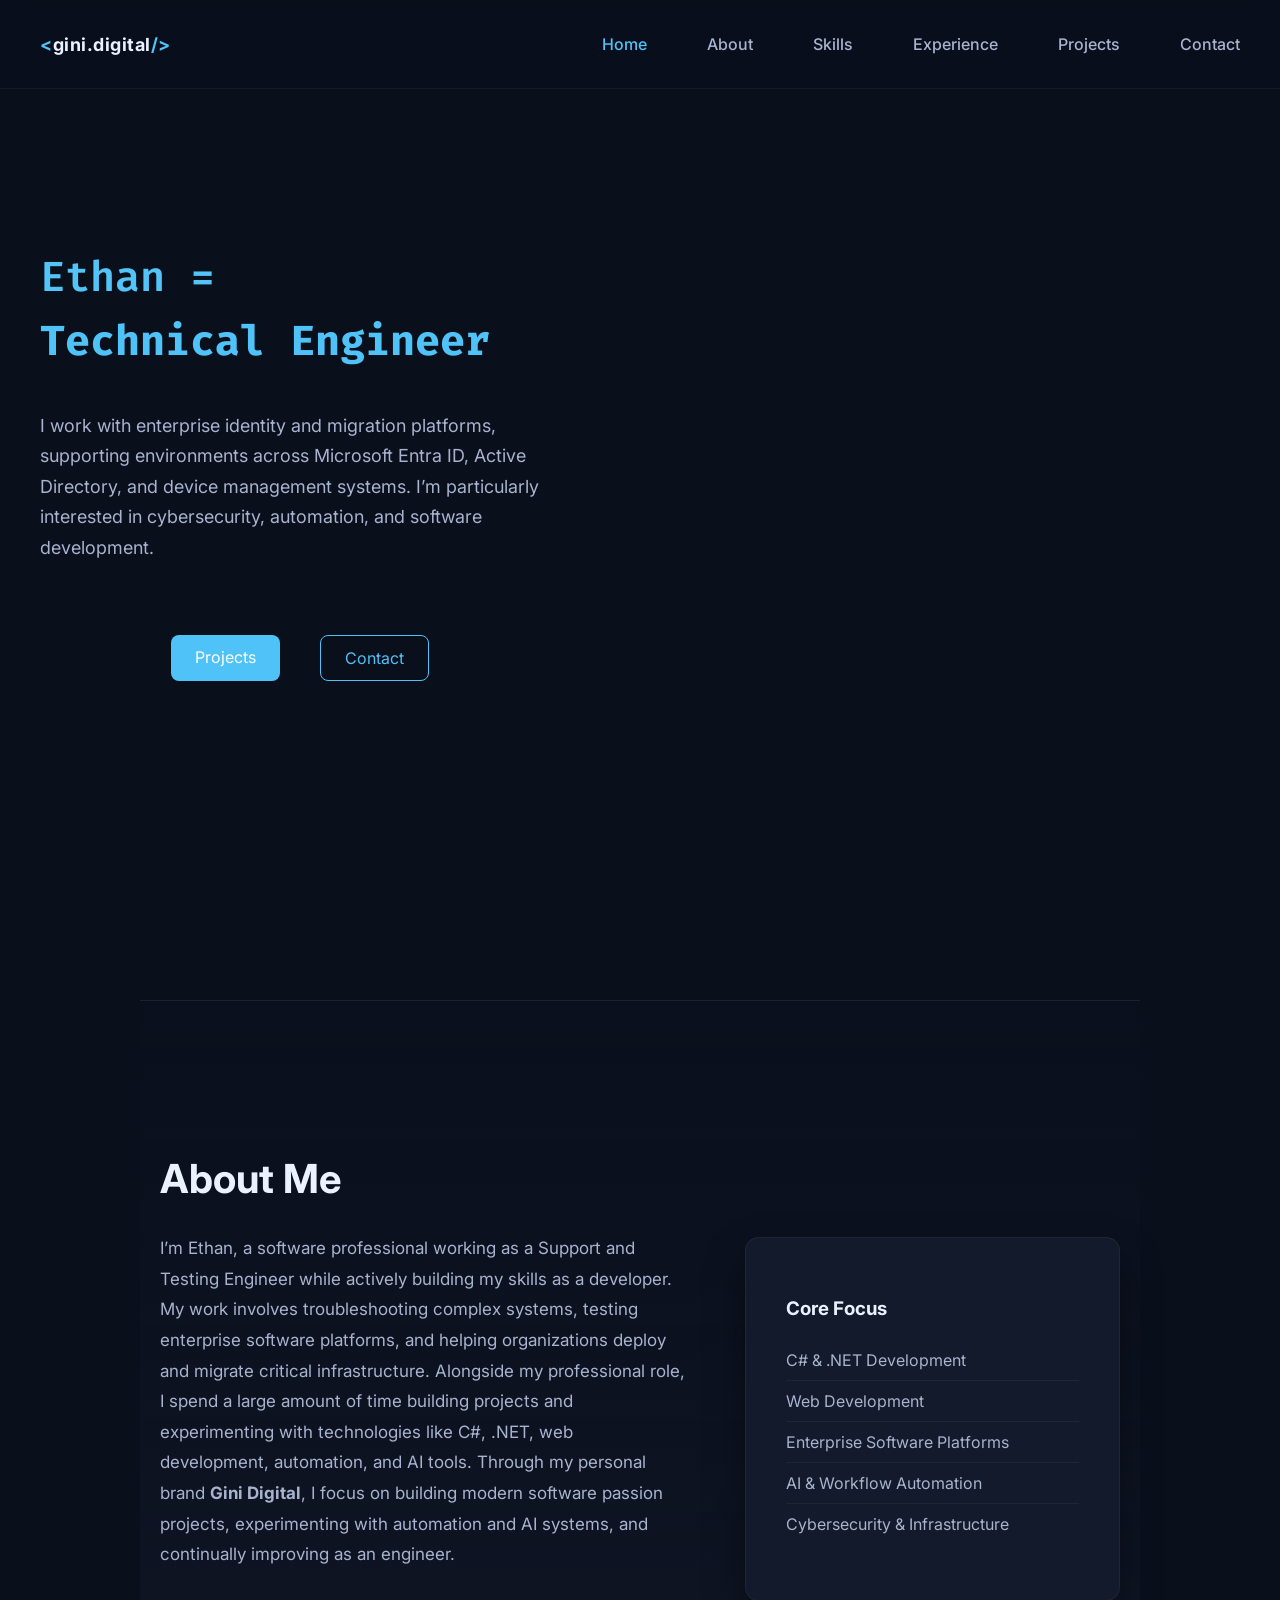
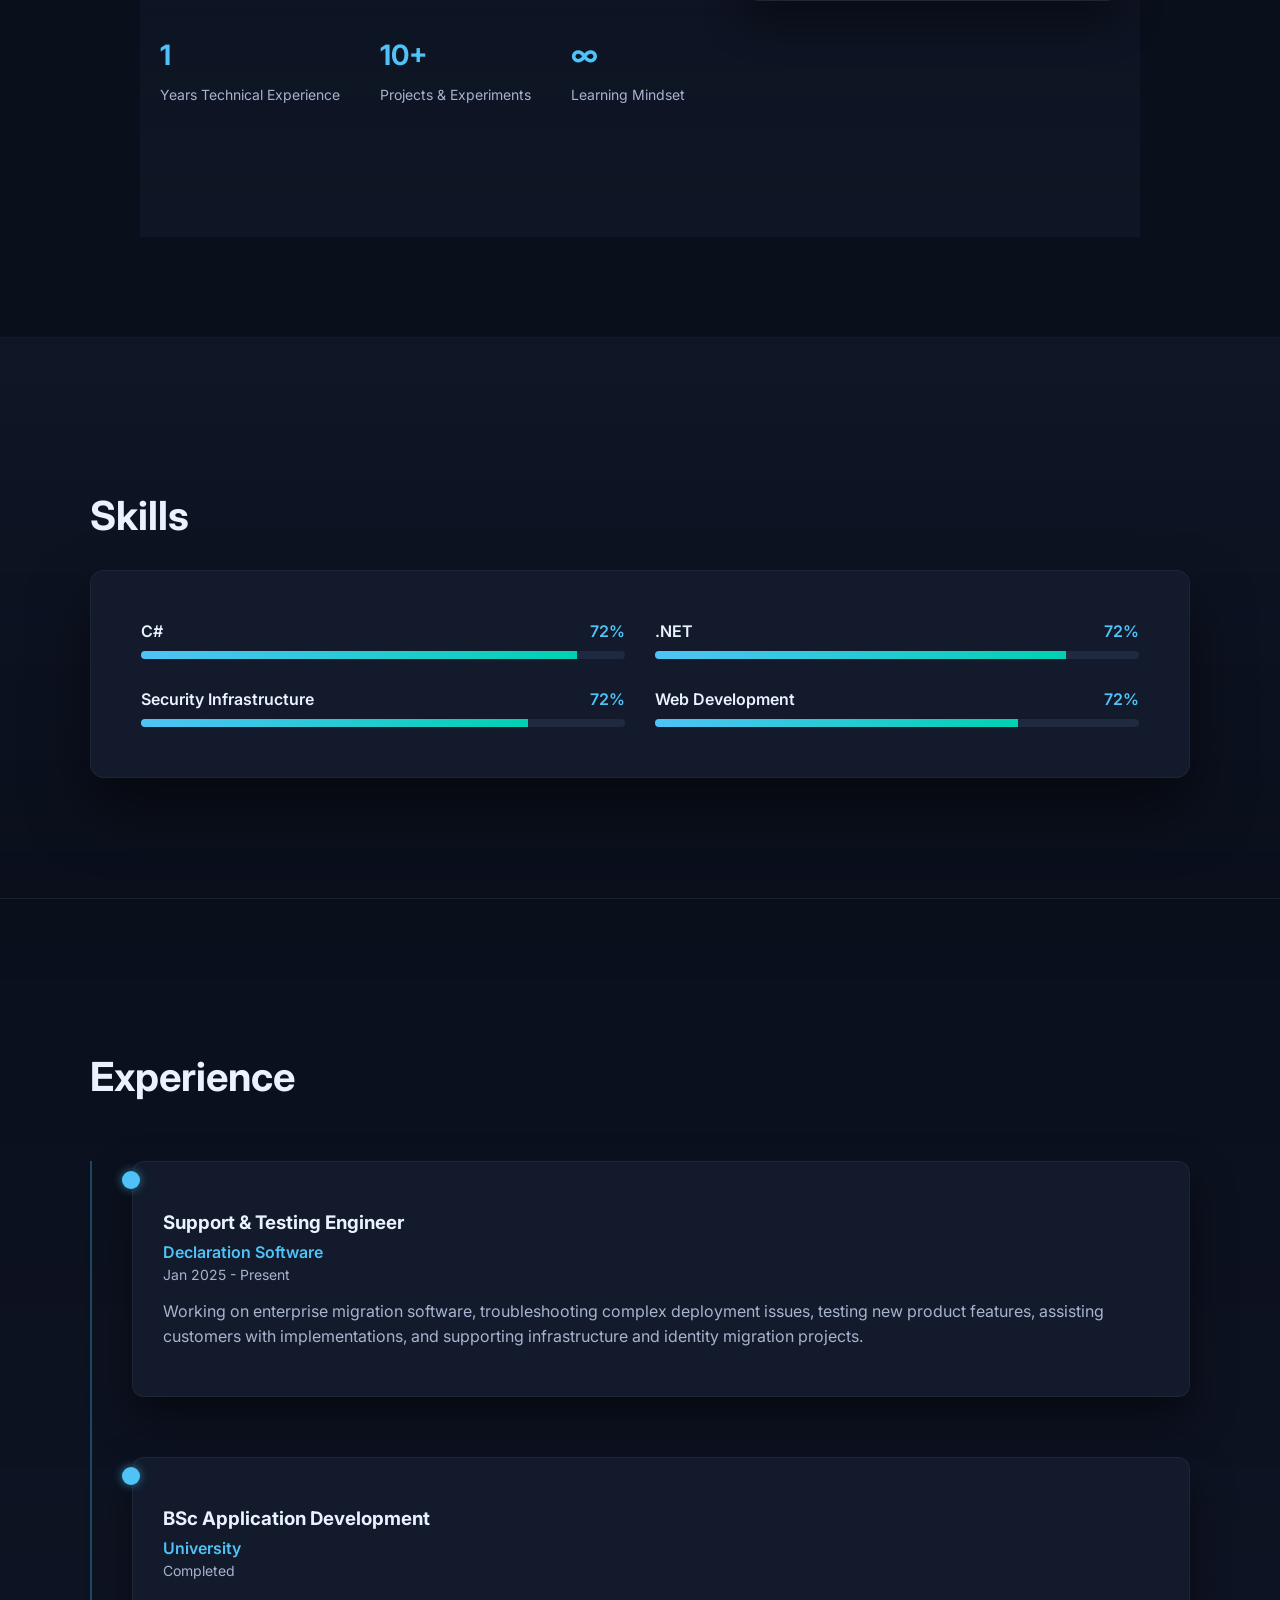
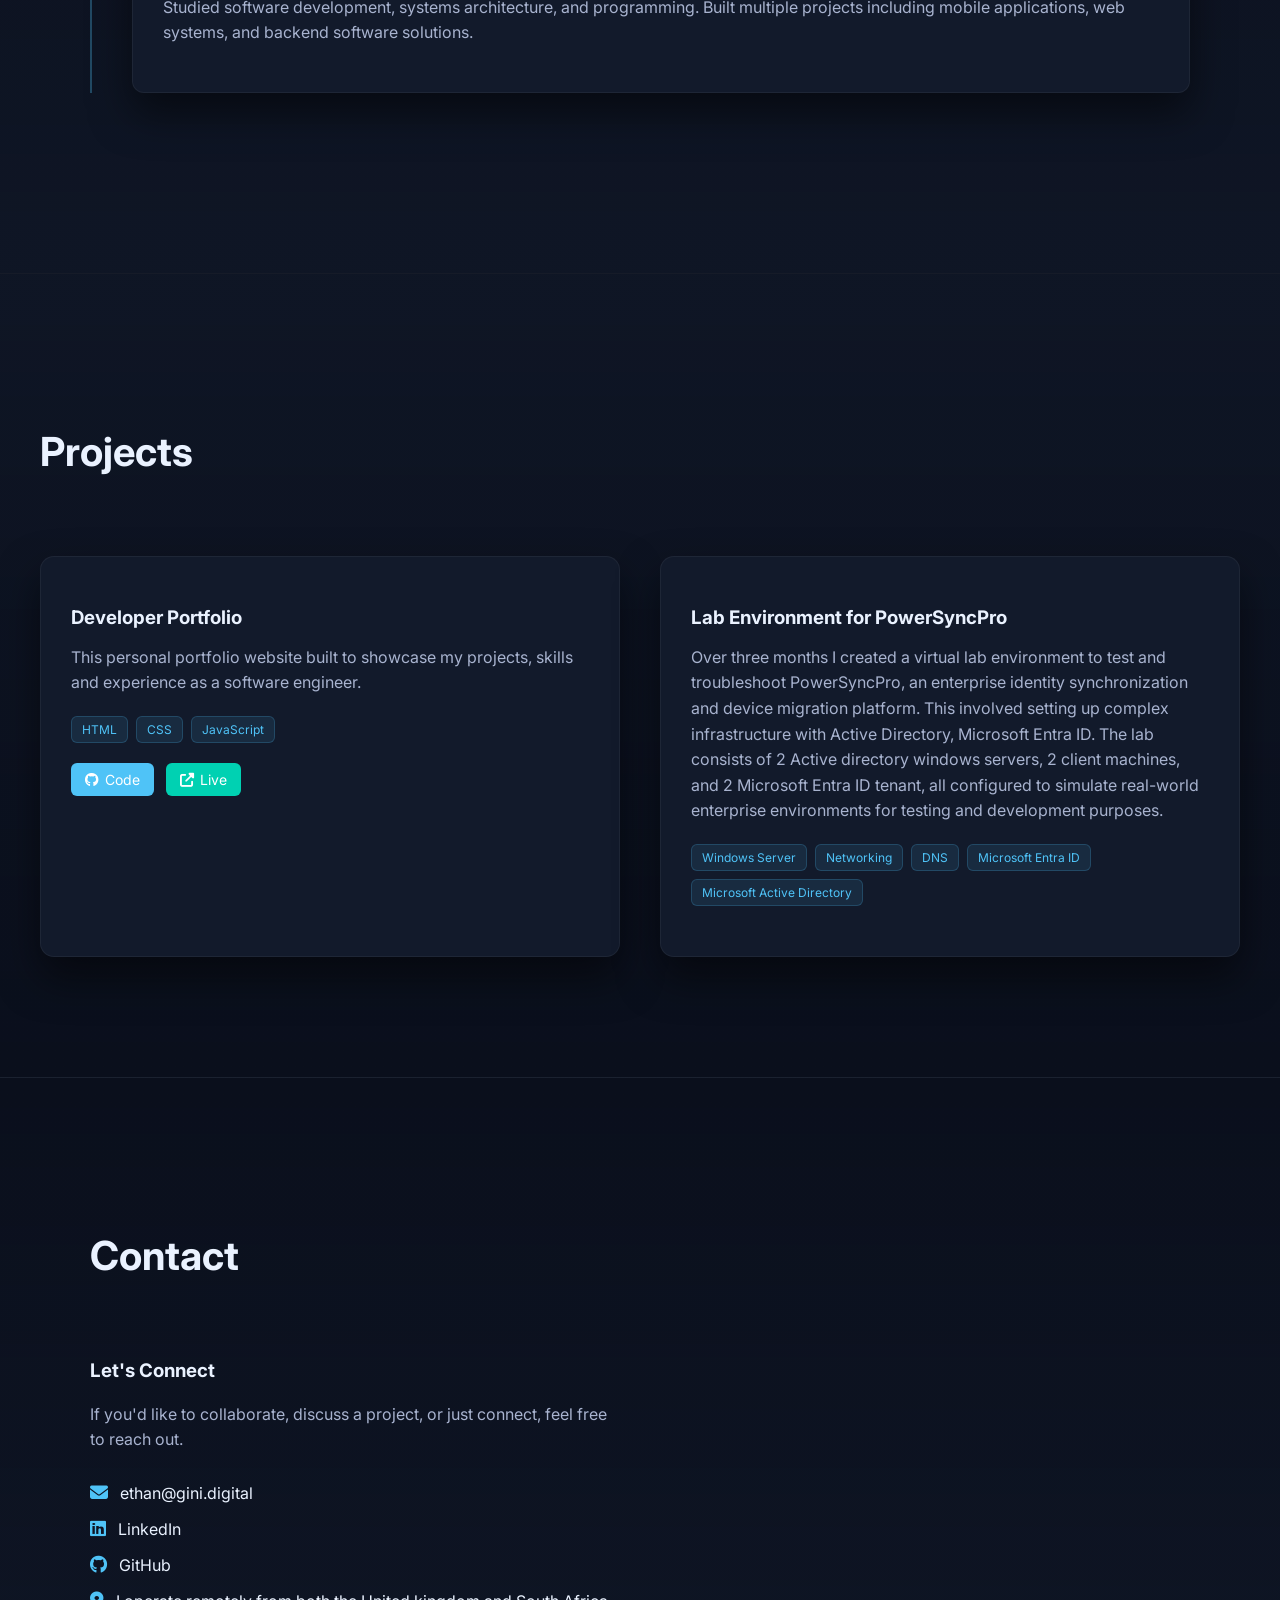
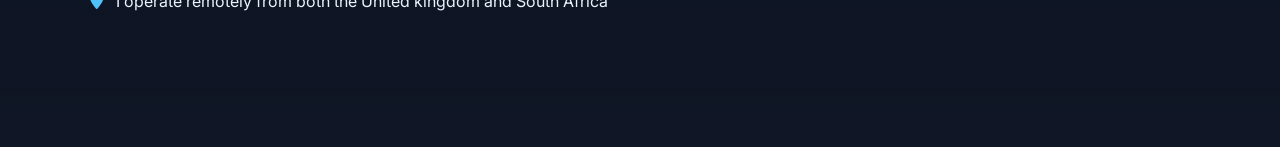
==== index.html @ 15efecde "Replace particles with hero background video, left-align hero text" ====
<!doctype html>

<html lang="en">
  <head>
    <meta charset="UTF-8" />
    <meta name="viewport" content="width=device-width, initial-scale=1.0" />
   <title>Ethan | Technical Engineer | Entra ID, Active Directory & Security</title>

<meta name="description" content="Technical Engineer specializing in Microsoft Entra ID, Active Directory, identity migrations, and device management. Focused on cybersecurity, AI, and modern web development." />

<meta name="author" content="Ethan" />

<meta name="robots" content="index, follow" />

<link rel="canonical" href="https://gini.digital/" />

<meta name="theme-color" content="#0A0F1C" />


<meta property="og:title" content="Ethan | Technical Engineer" />
<meta property="og:description" content="Working with identity systems, Entra ID, Active Directory, and enterprise migrations. Interested in cybersecurity and development." />
<meta property="og:image" content="https://gini.digital/images/preview.png" />
<meta property="og:url" content="https://gini.digital" />
<meta property="og:type" content="website" />

<link rel="icon" type="image/png" href="/images/favicon.png" />
<link rel="icon" type="image/png" sizes="32x32" href="/images/favicon.png">
<link rel="icon" type="image/png" sizes="16x16" href="/images/favicon.png">
<link rel="apple-touch-icon" href="/images/favicon.png">

    <link rel="stylesheet" href="CSS/style.css" />

    <link rel="preconnect" href="https://fonts.googleapis.com" />
    <link
      href="https://fonts.googleapis.com/css2?family=Fira+Code:wght@400;600&family=Inter:wght@400;600;700&display=swap"
      rel="stylesheet"
    />

    <link
      rel="stylesheet"
      href="https://cdnjs.cloudflare.com/ajax/libs/font-awesome/6.4.0/css/all.min.css"
    />
  </head>

  <body>
    <div class="loader-screen" id="loader">
      <div class="loader-content">
        <div class="loader-spinner"></div>
        <div id="loaderPercent">0%</div>
      </div>
    </div>

    <header class="main-header">
      <nav class="nav-container">
        <div class="logo">
          <span class="logo-code">&lt;</span>gini.digital<span class="logo-code"
            >/&gt;</span
          >
        </div>

        <ul class="nav-menu">
          <li><a href="#home" class="nav-link active">Home</a></li>
          <li><a href="#about" class="nav-link">About</a></li>
          <li><a href="#skills" class="nav-link">Skills</a></li>
          <li><a href="#experience" class="nav-link">Experience</a></li>
          <li><a href="#projects" class="nav-link">Projects</a></li>
          <li><a href="#contact" class="nav-link">Contact</a></li>
        </ul>

           <div class="menu-toggle" id="menuToggle">
<span></span>
<span></span>
<span></span>
</div>
      </nav>

  

</div>
    </header>

    <section id="home" class="hero-section">
      <video autoplay loop muted playsinline class="hero-video">
        <source src="images/hero-video.mp4" type="video/mp4" />
      </video>
      <div class="hero-overlay"></div>

      <div class="hero-container">
        <div class="hero-text-col">
          <h1 class="hero-name">
            <span class="name-value">Ethan = </span>
            <span class="hero-title">Technical Engineer</span>
          </h1>

          <p class="hero-description">
            I work with enterprise identity and migration platforms, supporting
            environments across Microsoft Entra ID, Active Directory, and device
            management systems. I’m particularly interested in cybersecurity,
            automation, and software development.
          </p>

          <div class="hero-buttons">
            <a href="#projects" class="btn-primary">Projects</a>
            <a href="#contact" class="btn-secondary">Contact</a>
          </div>
        </div>
      </div>
    </section>

    <section id="about" class="section">
      <section id="about" class="about-section">
        <div class="about-container">
          <div class="about-text">
            <h2 class="section-title">About Me</h2>

            <p class="about-description">
              I’m Ethan, a software professional working as a Support and
              Testing Engineer while actively building my skills as a developer.
              My work involves troubleshooting complex systems, testing
              enterprise software platforms, and helping organizations deploy
              and migrate critical infrastructure. Alongside my professional
              role, I spend a large amount of time building projects and
              experimenting with technologies like C#, .NET, web development,
              automation, and AI tools. Through my personal brand
              <strong>Gini Digital</strong>, I focus on building modern software
              passion projects, experimenting with automation and AI systems,
              and continually improving as an engineer.
            </p>

            <div class="about-stats">
              <div class="stat">
                <h3>1</h3>
                <p>Years Technical Experience</p>
              </div>

              <div class="stat">
                <h3>10+</h3>
                <p>Projects & Experiments</p>
              </div>

              <div class="stat">
                <h3>∞</h3>
                <p>Learning Mindset</p>
              </div>
            </div>
          </div>

          <div class="about-card">
            <div class="about-card-content">
              <h3>Core Focus</h3>

              <ul>
                <li>C# & .NET Development</li>
                <li>Web Development</li>
                <li>Enterprise Software Platforms</li>
                <li>AI & Workflow Automation</li>
                <li>Cybersecurity & Infrastructure</li>
              </ul>
            </div>
          </div>
        </div>
      </section>
    </section>

    <section id="skills" class="skills-section">
      <div class="skills-container">
        <h2 class="section-title">Skills</h2>

        <div class="skills-card">
          <div class="skills-grid">
            <div class="skill-item fade-in" data-percent="90">
              <div class="skill-header">
                <span>C#</span>
                <span class="skill-percent">0%</span>
              </div>
              <div class="skill-bar">
                <div class="skill-progress"></div>
              </div>
            </div>

            <div class="skill-item fade-in" data-percent="85">
              <div class="skill-header">
                <span>.NET</span>
                <span class="skill-percent">0%</span>
              </div>
              <div class="skill-bar">
                <div class="skill-progress"></div>
              </div>
            </div>

            <div class="skill-item fade-in" data-percent="80">
              <div class="skill-header">
                <span>Security Infrastructure</span>
                <span class="skill-percent">0%</span>
              </div>
              <div class="skill-bar">
                <div class="skill-progress"></div>
              </div>
            </div>

            <div class="skill-item fade-in" data-percent="75">
              <div class="skill-header">
                <span>Web Development</span>
                <span class="skill-percent">0%</span>
              </div>
              <div class="skill-bar">
                <div class="skill-progress"></div>
              </div>
            </div>
          </div>
        </div>
      </div>
    </section>

    <section id="experience" class="experience-section">
      <div class="experience-container">
        <h2 class="section-title">Experience</h2>

        <div class="timeline">
          <div class="timeline-item fade-in">
            <div class="timeline-dot"></div>

            <div class="timeline-card">
              <h3>Support & Testing Engineer</h3>

              <span class="timeline-company">Declaration Software</span>

              <span class="timeline-date">Jan 2025 - Present</span>

              <p>
                Working on enterprise migration software, troubleshooting
                complex deployment issues, testing new product features,
                assisting customers with implementations, and supporting
                infrastructure and identity migration projects.
              </p>
            </div>
          </div>

          <div class="timeline-item fade-in">
            <div class="timeline-dot"></div>

            <div class="timeline-card">
              <h3>BSc Application Development</h3>

              <span class="timeline-company">University</span>

              <span class="timeline-date">Completed</span>

              <p>
                Studied software development, systems architecture, and
                programming. Built multiple projects including mobile
                applications, web systems, and backend software solutions.
              </p>
            </div>
          </div>
        </div>
      </div>
    </section>

    <section id="projects" class="projects-section">
      <div class="projects-container">
        <h2 class="section-title">Projects</h2>

        <div class="projects-grid">
          <div class="project-card fade-in">
            <div class="project-content">
              <h3>Developer Portfolio</h3>

              <p>
                This personal portfolio website built to showcase my projects, skills
                and experience as a software engineer.
              </p>

              <div class="project-tech">
                <span>HTML</span> <span>CSS</span> <span>JavaScript</span>
              </div>

              <div class="project-links">
                <a href="#" class="project-btn">
                  <i class="fab fa-github"></i> Code
                </a>

                <a href="#" class="project-btn live">
                  <i class="fas fa-external-link-alt"></i> Live
                </a>
              </div>
            </div>
          </div>

          <div class="project-card fade-in">
            <div class="project-content">
              <h3>Lab Environment for PowerSyncPro</h3>

              <p>
                Over three months I created a virtual lab environment to test and troubleshoot PowerSyncPro, an enterprise identity synchronization and device migration platform. This involved setting up complex infrastructure with Active Directory, Microsoft Entra ID. The lab consists of 2 Active directory windows servers, 2 client machines, and 2 Microsoft Entra ID tenant, all configured to simulate real-world enterprise environments for testing and development purposes.
              </p>

              <div class="project-tech">
                <span>Windows Server</span> <span>Networking</span> <span>DNS</span> <span>Microsoft Entra ID</span> <span>Microsoft Active Directory</span>
              </div>

              
            </div>
          </div>

          

          
          </div>
        </div>
      </div>
    </section>

    <section id="contact" class="contact-section">
      <div class="contact-container">
        <h2 class="section-title">Contact</h2>

        <div class="contact-grid">
          <div class="contact-info fade-in">
            <h3>Let's Connect</h3>

            <p>
              If you'd like to collaborate, discuss a project, or just connect,
              feel free to reach out.
            </p>

            <div class="contact-item">
              <i class="fas fa-envelope"></i>

              <a href="mailto:ethan@gini.digital"> ethan@gini.digital </a>
            </div>

            <div class="contact-item">
              <i class="fab fa-linkedin"></i>

              <a href="https://www.linkedin.com/in/ethan-robinson-934154223/" target="_blank"> LinkedIn </a>
            </div>

            <div class="contact-item">
              <i class="fab fa-github"></i>

              <a href="https://github.com/Gini-Build" target="_blank"> GitHub </a>
            </div>

            <div class="contact-item">
              <i class="fas fa-location-dot"></i>

              <span>I operate remotely from both the United kingdom and South Africa</span>
            </div>
          </div>

         
        </div>
      </div>
    </section>

    <script src="JS/main.js"></script>
  </body>
</html>
---- CSS/style.css ----
:root {
  --primary: #4fc3f7;
  --secondary: #00d1b2;

  --bg: #0a0f1c;
  --card: #121a2b;

  --text: #eaf2ff;
  --muted: #a8b3cf;

  font-family: Inter, sans-serif;
}

body {
  background: var(--bg);
  color: var(--text);
  margin: 0;
}

.main-header {
  position: fixed;
  top: 0;
  width: 100%;
  z-index: 1000;

  background: rgba(10, 15, 28, 0.75);

  backdrop-filter: blur(12px);

  border-bottom: 1px solid rgba(255, 255, 255, 0.05);

  transition: all 0.3s ease;
}

.main-header.scrolled {
  background: rgba(10, 15, 28, 0.95);

  box-shadow: 0 5px 30px rgba(0, 0, 0, 0.3);
}

.nav-container {
  max-width: 1200px;
  margin: auto;

  display: flex;
  align-items: center;
  justify-content: space-between;

  padding: 18px 20px;
}

.logo {
  font-weight: 700;
  font-size: 18px;

  letter-spacing: 0.5px;
}

.logo-code {
  color: var(--primary);
}

.nav-menu {
  display: flex;
  gap: 40px;

  list-style: none;
}

.nav-link {
  position: relative;

  text-decoration: none;

  color: var(--muted);

  font-weight: 500;

  transition: all 0.25s ease;
}

.nav-link:hover {
  color: var(--text);
}

.nav-link::after {
  content: "";

  position: absolute;

  left: 0;
  bottom: -6px;

  width: 0%;
  height: 2px;

  background: var(--primary);

  transition: width 0.3s ease;
}

.nav-link:hover::after {
  width: 100%;
}

.nav-link.active {
  color: var(--primary);
}

.nav-button {
  padding: 10px 20px;

  border-radius: 8px;

  background: var(--primary);

  color: white;

  text-decoration: none;

  font-weight: 600;

  transition: all 0.3s ease;
}

.nav-button:hover {
  transform: translateY(-2px);

  box-shadow: 0 10px 20px rgba(79, 195, 247, 0.35);
}

.nav-container {
  display: flex;
  justify-content: space-between;
  max-width: 1200px;
  margin: auto;
}

.nav-link {
  margin-left: 20px;
  color: var(--muted);
  text-decoration: none;
}

.hero-section {
  min-height: 100vh;

  display: flex;
  align-items: center;

  position: relative;

  overflow: hidden;
}

.hero-video {
  position: absolute;
  top: 0;
  left: 0;
  width: 100%;
  height: 100%;
  object-fit: cover;
  z-index: 0;
}

.hero-overlay {
  position: absolute;
  top: 0;
  left: 0;
  width: 100%;
  height: 100%;
  background: linear-gradient(
    to right,
    rgba(10, 15, 28, 0.92) 0%,
    rgba(10, 15, 28, 0.75) 45%,
    rgba(10, 15, 28, 0.2) 100%
  );
  z-index: 1;
}

.hero-container {
  position: relative;
  z-index: 2;

  max-width: 1200px;
  width: 100%;
  margin: auto;
  padding: 140px 40px 100px;

  display: flex;
  justify-content: flex-start;
}

.hero-text-col {
  max-width: 520px;
  display: flex;
  flex-direction: column;
  gap: 24px;
}

.hero-name {
  display: flex;
  flex-wrap: wrap;
  align-items: center;
  gap: 8px;
  font-family: "Fira Code", monospace;
  font-size: 42px;
  margin: 0;
}

.name-value {
  color: #53c4f7;
  font-weight: 600;
}

.hero-title {
  color: var(--primary);
}

.hero-description {
  max-width: 650px;

  color: var(--muted);

  font-size: 18px;

  line-height: 1.7;
}

.hero-buttons {
  display: flex;

  gap: 20px;

  margin-top: 20px;

  flex-wrap: wrap;

  justify-content: center;
}

.btn-primary {
  background: var(--primary);
  padding: 12px 24px;
  color: white;
  text-decoration: none;
  margin: 10px;
  border-radius: 8px;
}

.btn-secondary {
  border: 1px solid var(--primary);
  padding: 12px 24px;
  color: var(--primary);
  text-decoration: none;
  margin: 10px;
  border-radius: 8px;
}

.section {
  padding: 100px 20px;
  max-width: 1000px;
  margin: auto;
}

.skills {
  display: grid;
  gap: 20px;
}

.skill-bar {
  background: #1e293b;
  height: 8px;
  border-radius: 5px;
}

.skill-progress {
  background: var(--primary);
  height: 100%;
  width: 0%;
}

.project-card {
  background: var(--card);
  padding: 20px;
  border-radius: 10px;
  margin-top: 20px;
}

.loader-screen {
  position: fixed;
  width: 100%;
  height: 100%;
  background: #020617;
  display: flex;
  align-items: center;
  justify-content: center;
}

.loader-spinner {
  width: 50px;
  height: 50px;
  border: 3px solid #333;
  border-top: 3px solid var(--primary);
  border-radius: 50%;
  animation: spin 1s linear infinite;
}

@keyframes spin {
  to {
    transform: rotate(360deg);
  }
}
.about-section {
  padding: 120px 20px;

  background: linear-gradient(
    180deg,
    rgba(10, 15, 28, 0) 0%,
    rgba(18, 26, 43, 0.6) 100%
  );

  border-top: 1px solid rgba(255, 255, 255, 0.05);
}

.about-container {
  max-width: 1200px;

  margin: auto;

  display: grid;

  grid-template-columns: 1.4fr 1fr;

  gap: 60px;

  align-items: center;
}

.section-title {
  font-size: 40px;

  margin-bottom: 30px;
}

.about-description {
  color: var(--muted);

  line-height: 1.8;

  font-size: 17px;
}

.about-stats {
  display: flex;

  gap: 40px;

  margin-top: 40px;
}

.stat h3 {
  font-size: 28px;

  color: var(--primary);

  margin-bottom: 5px;
}

.stat p {
  font-size: 14px;

  color: var(--muted);
}

.about-card {
  background: var(--card);

  padding: 40px;

  border-radius: 14px;

  border: 1px solid rgba(255, 255, 255, 0.05);

  box-shadow: 0 20px 40px rgba(0, 0, 0, 0.4);
}

.about-card h3 {
  margin-bottom: 20px;
}

.about-card ul {
  list-style: none;

  padding: 0;
}

.about-card li {
  padding: 10px 0;

  border-bottom: 1px solid rgba(255, 255, 255, 0.05);

  color: var(--muted);
}

.about-card li:last-child {
  border-bottom: none;
}

@media (max-width: 900px) {
  .about-container {
    grid-template-columns: 1fr;
  }

  .about-stats {
    justify-content: space-between;
  }
}

.skills-section {
  padding: 120px 20px;

  border-top: 1px solid rgba(255, 255, 255, 0.05);

  background: linear-gradient(
    180deg,
    rgba(18, 26, 43, 0.6) 0%,
    rgba(10, 15, 28, 1) 100%
  );
}

.skills-container {
  max-width: 1100px;

  margin: auto;
}

.skills-card {
  background: var(--card);

  padding: 50px;

  border-radius: 14px;

  border: 1px solid rgba(255, 255, 255, 0.05);

  box-shadow: 0 30px 60px rgba(0, 0, 0, 0.5);
}

.skills-grid {
  display: grid;

  grid-template-columns: 1fr 1fr;

  gap: 30px;
}

.skill-item {
  transition: all 0.3s ease;
}

.skill-item:hover {
  transform: translateY(-3px);
}

.skill-header {
  display: flex;

  justify-content: space-between;

  margin-bottom: 10px;

  font-weight: 600;
}

.skill-percent {
  color: var(--primary);
}

.skill-bar {
  height: 8px;

  background: #1f2a40;

  border-radius: 6px;

  overflow: hidden;
}

.skill-progress {
  height: 100%;

  width: 0%;

  background: linear-gradient(90deg, var(--primary), var(--secondary));

  transition: width 1.5s ease;
}

@media (max-width: 900px) {
  .skills-grid {
    grid-template-columns: 1fr;
  }
}

.experience-section {
  padding: 120px 20px;

  background: linear-gradient(
    180deg,
    rgba(10, 15, 28, 1) 0%,
    rgba(18, 26, 43, 0.6) 100%
  );

  border-top: 1px solid rgba(255, 255, 255, 0.05);
}

.experience-container {
  max-width: 1100px;

  margin: auto;
}

.timeline {
  position: relative;

  margin-top: 60px;

  padding-left: 40px;

  border-left: 2px solid rgba(79, 195, 247, 0.3);
}

.timeline-item {
  position: relative;

  margin-bottom: 60px;

  opacity: 0;

  transform: translateY(40px);

  transition: all 0.6s ease;
}

.timeline-item.visible {
  opacity: 1;

  transform: translateY(0);
}

.timeline-dot {
  position: absolute;

  left: -10px;

  top: 10px;

  width: 18px;

  height: 18px;

  background: var(--primary);

  border-radius: 50%;

  box-shadow: 0 0 10px rgba(79, 195, 247, 0.6);
}

.timeline-card {
  background: var(--card);

  padding: 30px;

  border-radius: 12px;

  border: 1px solid rgba(255, 255, 255, 0.05);

  box-shadow: 0 20px 40px rgba(0, 0, 0, 0.5);
}

.timeline-card h3 {
  margin-bottom: 8px;
}

.timeline-company {
  display: block;

  color: var(--primary);

  font-weight: 600;

  margin-bottom: 4px;
}

.timeline-date {
  font-size: 14px;

  color: var(--muted);

  margin-bottom: 12px;

  display: block;
}

.timeline-card p {
  color: var(--muted);

  line-height: 1.6;
}

.projects-section {
  padding: 120px 20px;

  border-top: 1px solid rgba(255, 255, 255, 0.05);

  background: linear-gradient(
    180deg,
    rgba(18, 26, 43, 0.6) 0%,
    rgba(10, 15, 28, 1) 100%
  );
}

.projects-container {
  max-width: 1200px;

  margin: auto;
}

.projects-grid {
  display: grid;

  grid-template-columns: repeat(auto-fit, minmax(280px, 1fr));

  gap: 40px;

  margin-top: 60px;
}

.project-card {
  background: var(--card);

  padding: 30px;

  border-radius: 14px;

  border: 1px solid rgba(255, 255, 255, 0.05);

  box-shadow: 0 20px 40px rgba(0, 0, 0, 0.5);

  transition: all 0.35s ease;

  position: relative;

  overflow: hidden;
}

.project-card:hover {
  transform: translateY(-6px);

  box-shadow: 0 30px 60px rgba(0, 0, 0, 0.7);

  border-color: rgba(79, 195, 247, 0.4);
}

.project-card::before {
  content: "";

  position: absolute;

  top: 0;
  left: 0;

  width: 100%;
  height: 3px;

  background: linear-gradient(90deg, var(--primary), var(--secondary));

  opacity: 0;

  transition: opacity 0.3s ease;
}

.project-card:hover::before {
  opacity: 1;
}

.project-card h3 {
  margin-bottom: 10px;
}

.project-card p {
  color: var(--muted);

  line-height: 1.6;

  margin-bottom: 20px;
}

.project-tech {
  display: flex;

  flex-wrap: wrap;

  gap: 8px;

  margin-bottom: 20px;
}

.project-tech span {
  font-size: 12px;

  padding: 5px 10px;

  background: rgba(79, 195, 247, 0.1);

  border: 1px solid rgba(79, 195, 247, 0.2);

  border-radius: 6px;

  color: var(--primary);
}

.project-links {
  display: flex;

  gap: 12px;
}

.project-btn {
  padding: 8px 14px;

  font-size: 14px;

  border-radius: 6px;

  text-decoration: none;

  color: white;

  background: var(--primary);

  display: flex;

  align-items: center;

  gap: 6px;

  transition: all 0.25s ease;
}

.project-btn:hover {
  transform: translateY(-2px);

  box-shadow: 0 8px 20px rgba(79, 195, 247, 0.4);
}

.project-btn.live {
  background: var(--secondary);
}

.fade-in {
  opacity: 0;

  transform: translateY(40px);

  transition: all 0.7s ease;
}

.fade-in.visible {
  opacity: 1;

  transform: translateY(0);
}

.contact-section {
  padding: 120px 20px;

  border-top: 1px solid rgba(255, 255, 255, 0.05);

  background: linear-gradient(
    180deg,
    rgba(10, 15, 28, 1) 0%,
    rgba(18, 26, 43, 0.6) 100%
  );
}

.contact-container {
  max-width: 1100px;

  margin: auto;
}

.contact-grid {
  display: grid;

  grid-template-columns: 1fr 1fr;

  gap: 60px;

  margin-top: 60px;
}

.contact-info h3 {
  margin-bottom: 20px;
}

.contact-info p {
  color: var(--muted);

  margin-bottom: 30px;

  line-height: 1.6;
}

.contact-item {
  display: flex;

  align-items: center;

  gap: 12px;

  margin-bottom: 16px;
}

.contact-item i {
  color: var(--primary);

  font-size: 18px;
}

.contact-item a {
  color: var(--text);

  text-decoration: none;

  transition: color 0.2s ease;
}

.contact-item a:hover {
  color: var(--primary);
}

.contact-form-card {
  background: var(--card);

  padding: 40px;

  border-radius: 14px;

  border: 1px solid rgba(255, 255, 255, 0.05);

  box-shadow: 0 20px 40px rgba(0, 0, 0, 0.5);
}

.form-group {
  margin-bottom: 20px;
}

.form-group input,
.form-group textarea {
  width: 100%;

  padding: 12px 14px;

  border-radius: 8px;

  border: 1px solid rgba(255, 255, 255, 0.1);

  background: #0f172a;

  color: white;

  font-family: inherit;
}

.form-group input:focus,
.form-group textarea:focus {
  outline: none;

  border-color: var(--primary);
}

.contact-button {
  background: var(--primary);

  color: white;

  padding: 12px 20px;

  border: none;

  border-radius: 8px;

  font-weight: 600;

  cursor: pointer;

  transition: all 0.25s ease;
}

.contact-button:hover {
  transform: translateY(-2px);

  box-shadow: 0 10px 20px rgba(79, 195, 247, 0.35);
}

@media (max-width: 900px) {
  .contact-grid {
    grid-template-columns: 1fr;
  }
}

/* ============================= */
/* MOBILE RESPONSIVE STYLES */
/* ============================= */

/* Tablets */
@media (max-width: 1024px) {
  .section-container,
  .skills-container,
  .projects-container,
  .about-container,
  .contact-container {
    padding: 0 30px;
  }

  .hero-name {
    font-size: 40px;
  }
}

/* Mobile */
@media (max-width: 768px) {
  /* Hero section */

  .hero-overlay {
    background: rgba(10, 15, 28, 0.75);
  }

  .hero-container {
    justify-content: center;
    padding: 120px 20px 80px;
  }

  .hero-text-col {
    max-width: 100%;
    text-align: center;
    align-items: center;
  }

  .hero-name {
    font-size: 28px;

    justify-content: center;

    flex-wrap: wrap;
  }

  .hero-description {
    font-size: 16px;

    padding: 0 10px;
  }

  .hero-buttons {
    flex-direction: column;

    align-items: center;

    gap: 12px;
  }

  /* About section */

  .about-grid {
    grid-template-columns: 1fr;

    text-align: center;

    gap: 30px;
  }

  .about-image {
    margin: auto;
  }

  /* Skills */

  .skills-grid {
    grid-template-columns: 1fr;

    gap: 25px;
  }

  /* Projects */

  .projects-grid {
    grid-template-columns: 1fr;

    gap: 30px;
  }

  /* Contact */

  .contact-grid {
    grid-template-columns: 1fr;

    gap: 30px;
  }

  /* Navbar 

  .nav-links {
    display: none;
  }

  /* Buttons */

  .btn-primary,
  .btn-secondary {
    width: 100%;

    text-align: center;
  }

  /* Images */

  img {
    max-width: 100%;

    height: auto;
  }

  /* General section spacing */

  .section {
    padding: 80px 20px;
  }
}

/* Small phones */

@media (max-width: 480px) {
  .hero-name {
    font-size: 24px;
  }

  .hero-description {
    font-size: 15px;
  }

  .section-title {
    font-size: 26px;
  }
}

/* Mobile Navbar */

.menu-toggle {
  display: none;
  flex-direction: column;
  cursor: pointer;
  gap: 5px;
}

.menu-toggle span {
  width: 25px;
  height: 3px;
  background: white;
  display: block;
  transition: 0.3s;
}

@media (max-width: 768px) {
  .menu-toggle {
    display: flex;
  }

  .nav-menu {
    position: absolute;
    top: 70px;
    left: 0;

    width: 100%;

    background: rgba(10, 15, 28, 0.95);

    backdrop-filter: blur(10px);

    flex-direction: column;
    align-items: center;

    gap: 25px;

    padding: 30px 0;

    display: none;
  }

  .nav-menu.active {
    display: flex;
  }
}
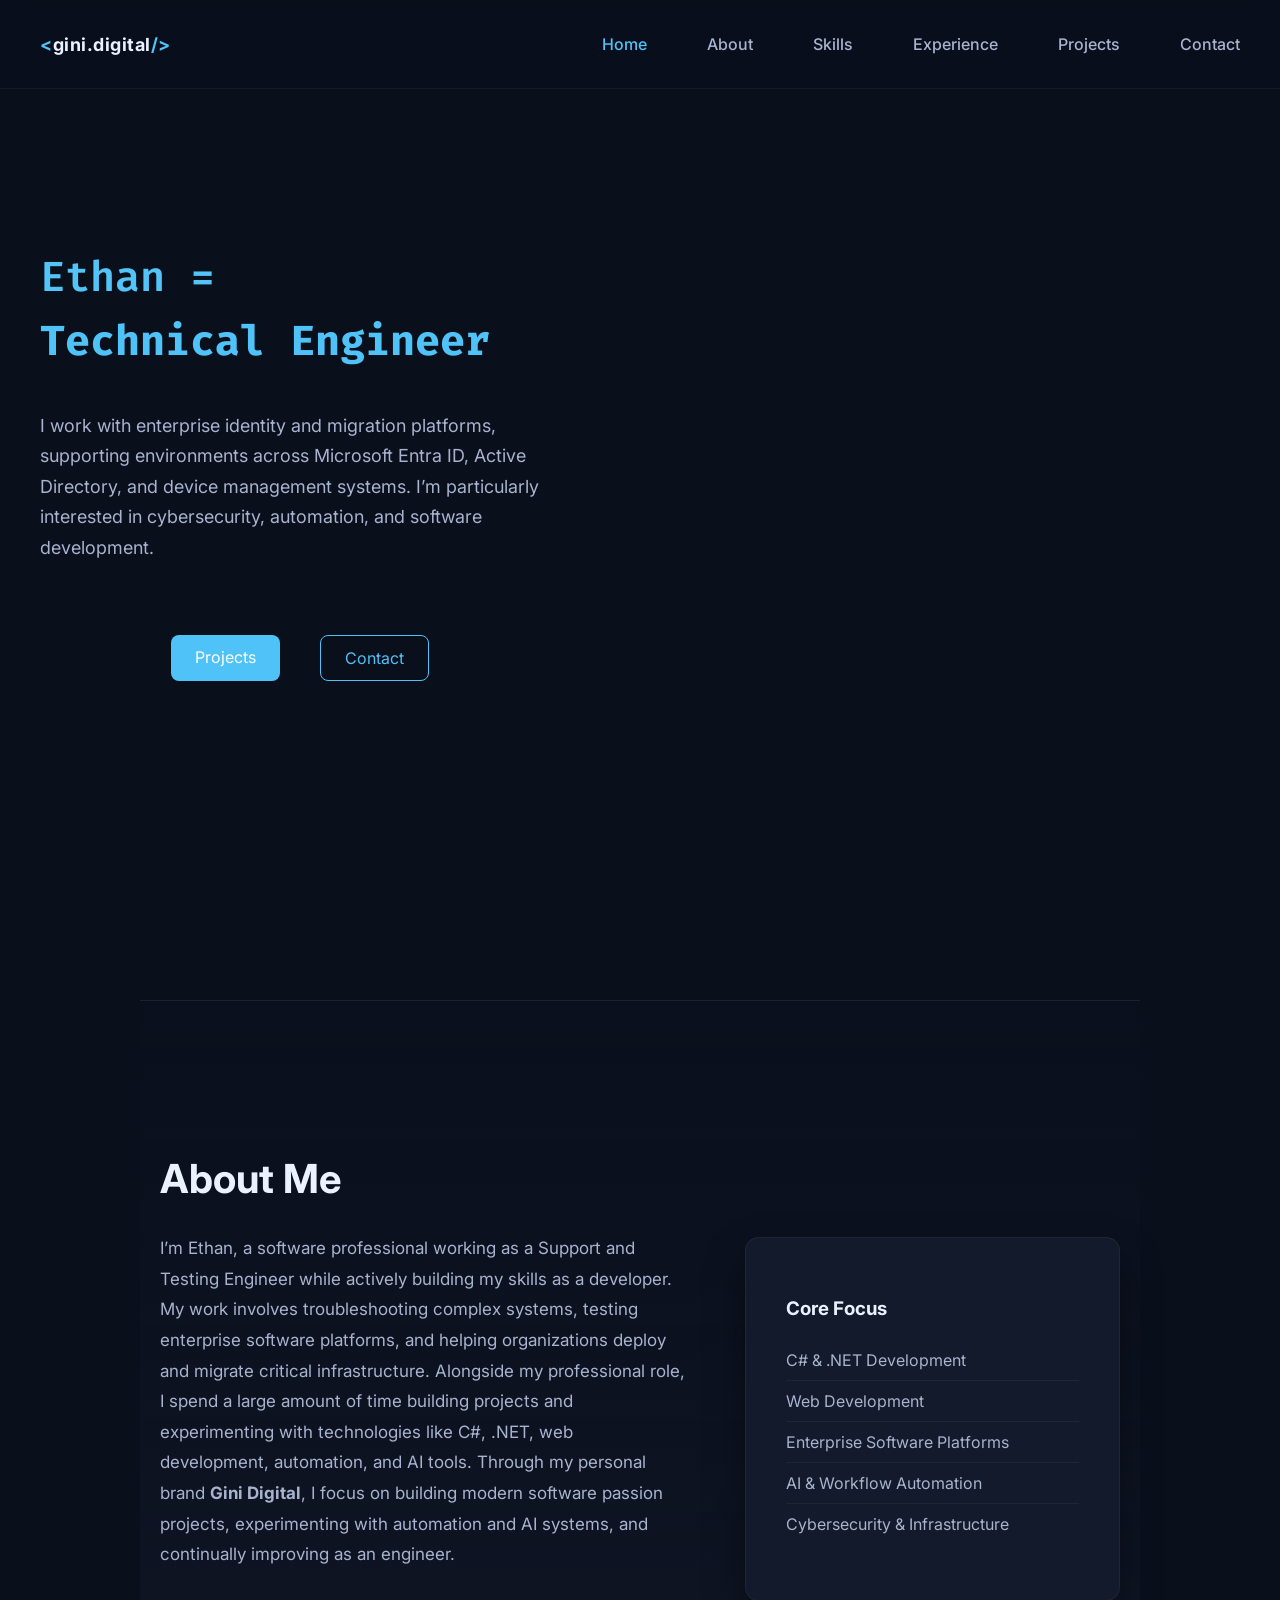
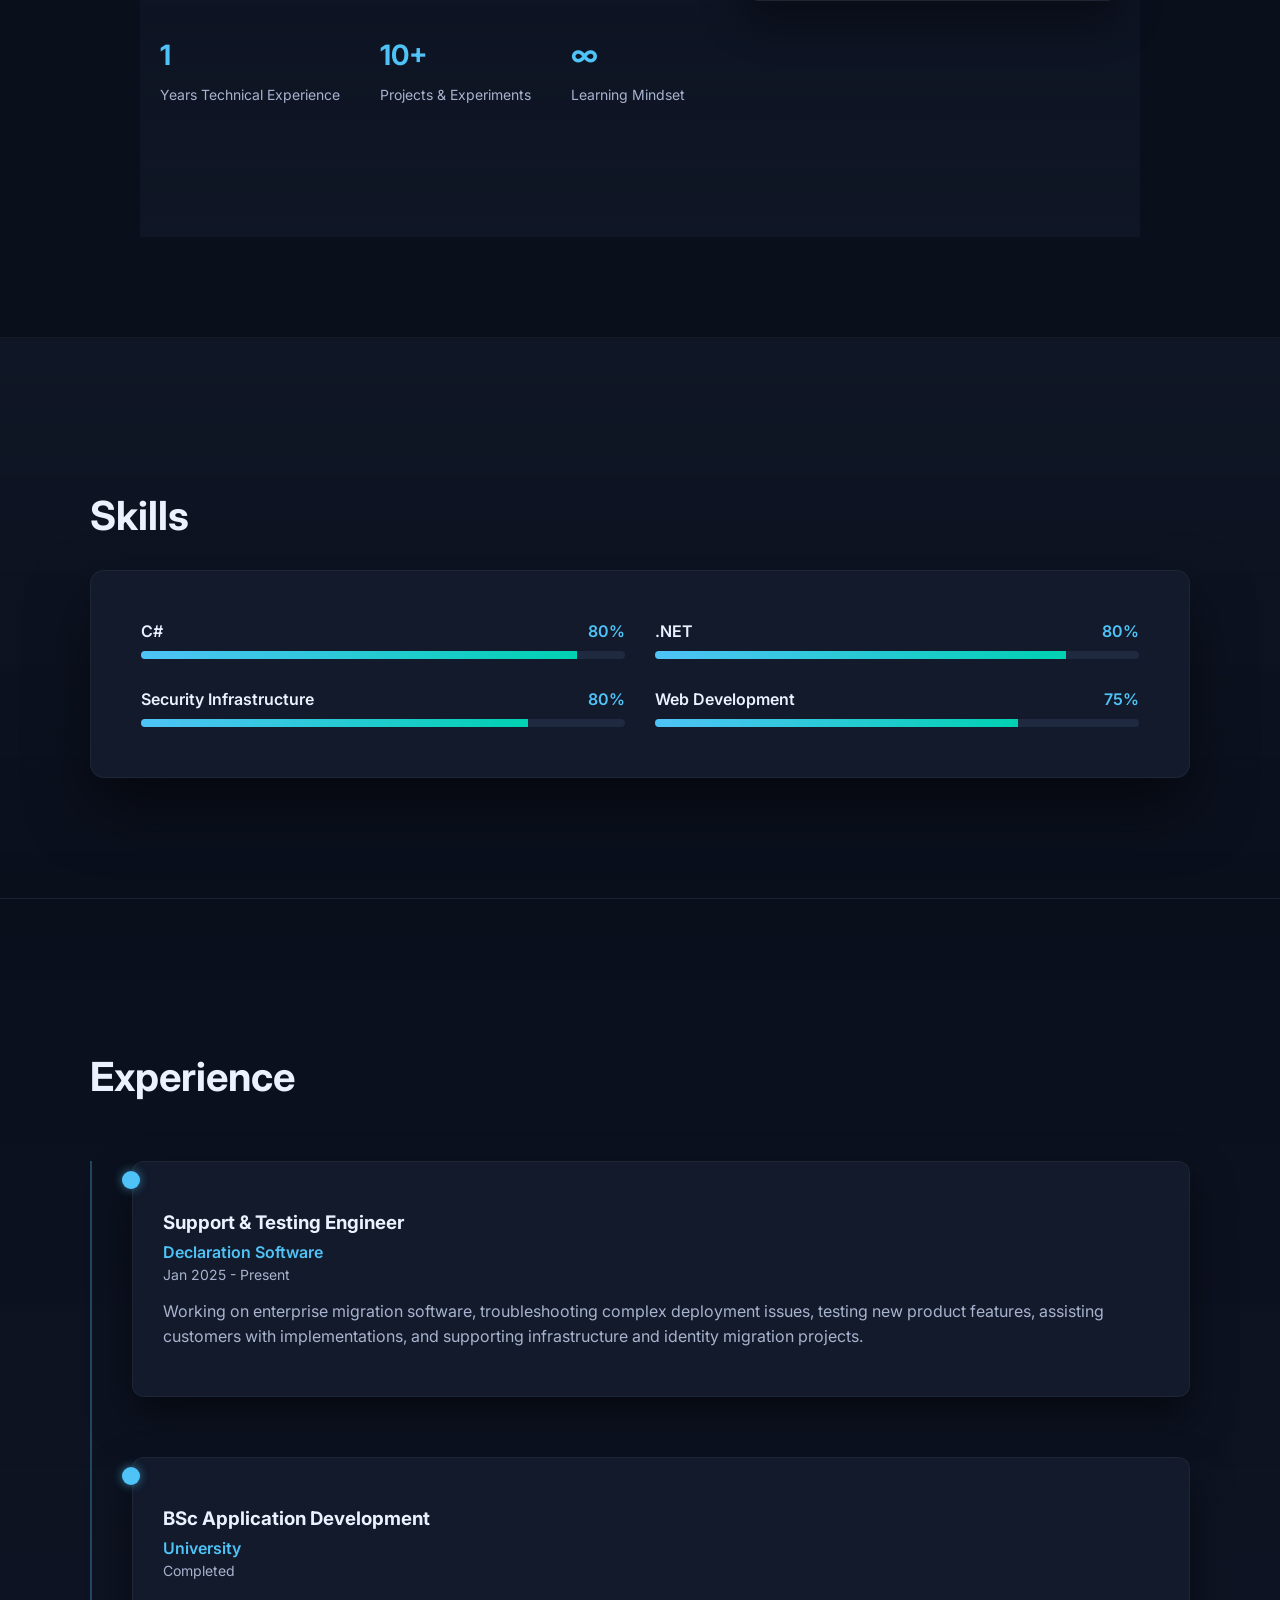
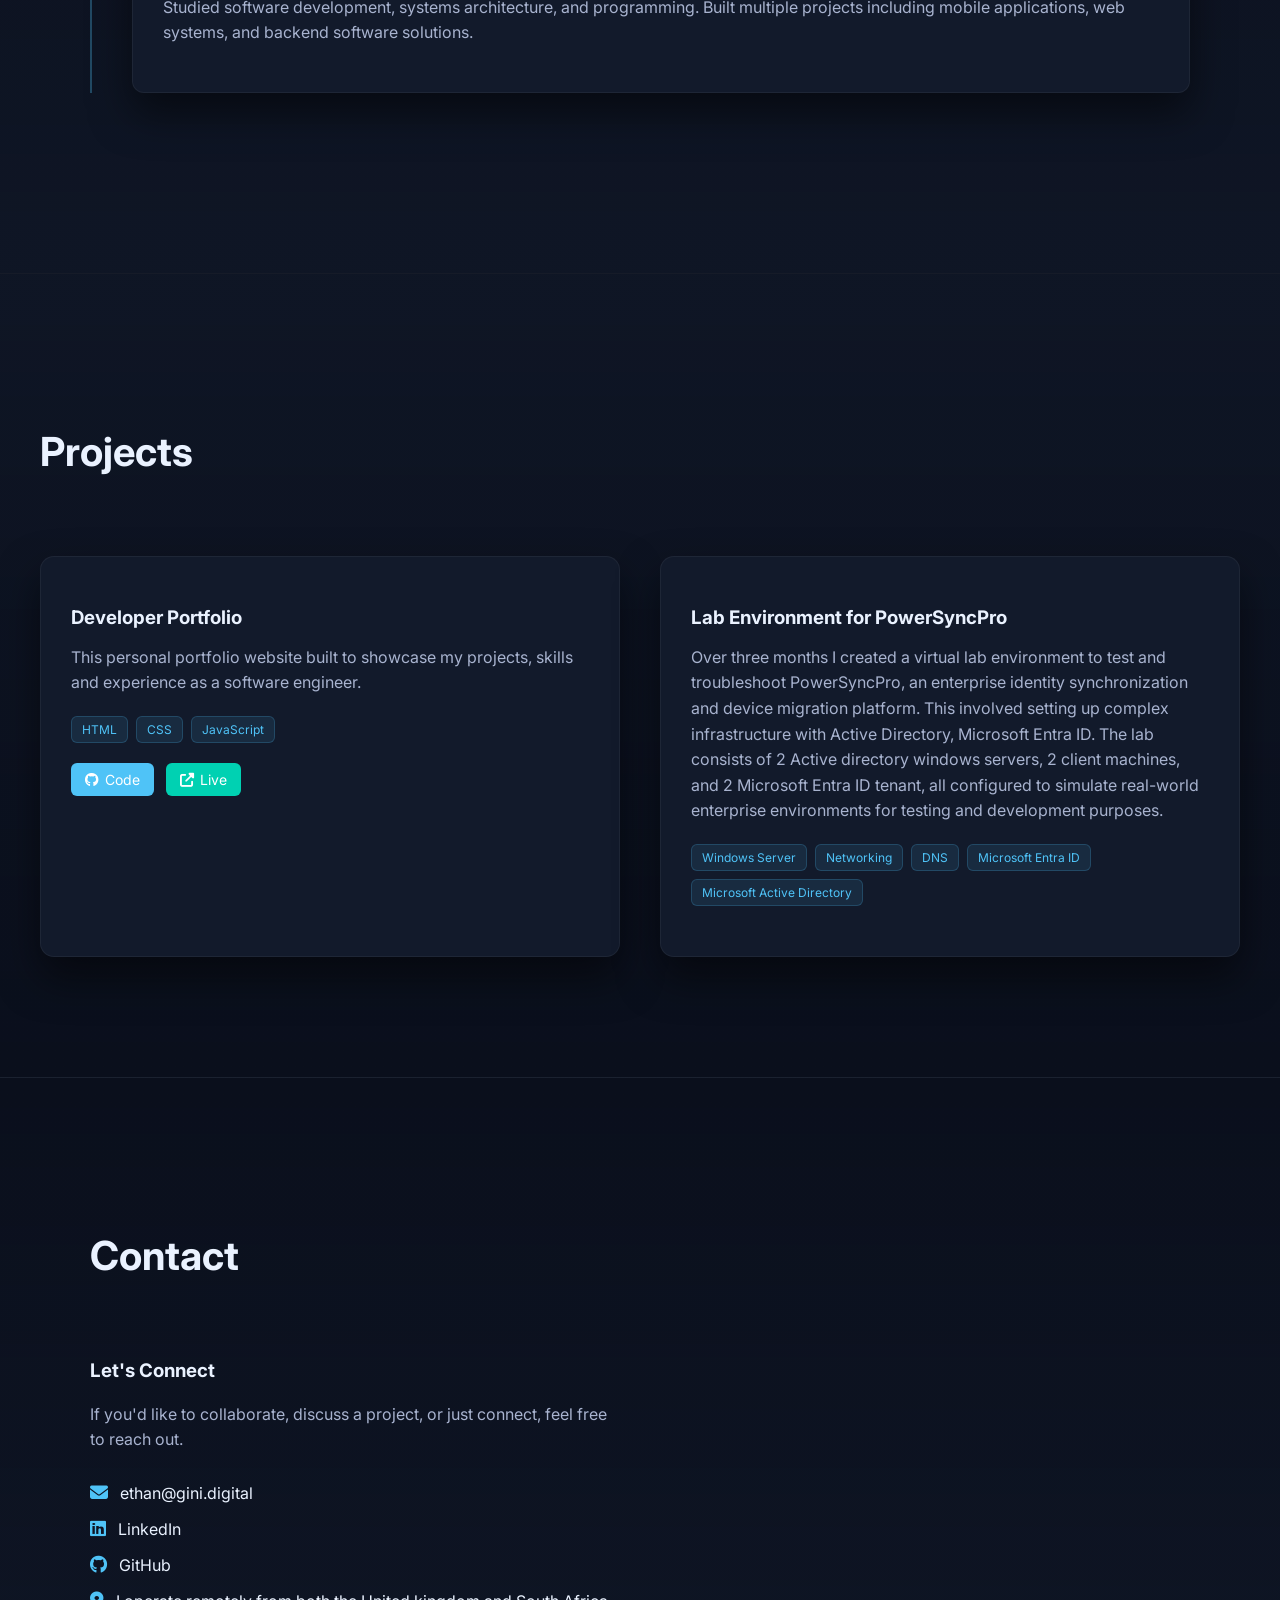
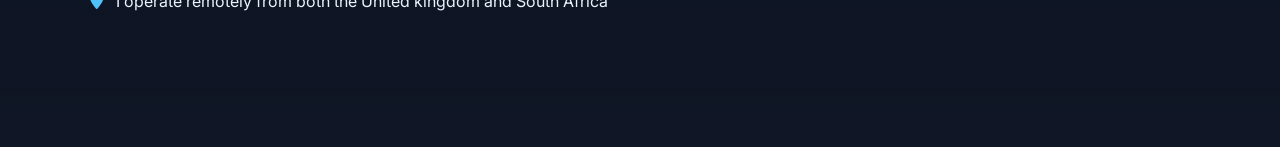
==== commit 55886387: "Replace particles with hero background video" ====
--- a/index.html
+++ b/index.html
@@ -81,7 +81,7 @@
 
     <section id="home" class="hero-section">
       <video autoplay loop muted playsinline class="hero-video">
-        <source src="images/hero-video.mp4" type="video/mp4" />
+        <source src="images/Hero-Video.mp4" type="video/mp4" />
       </video>
       <div class="hero-overlay"></div>
 
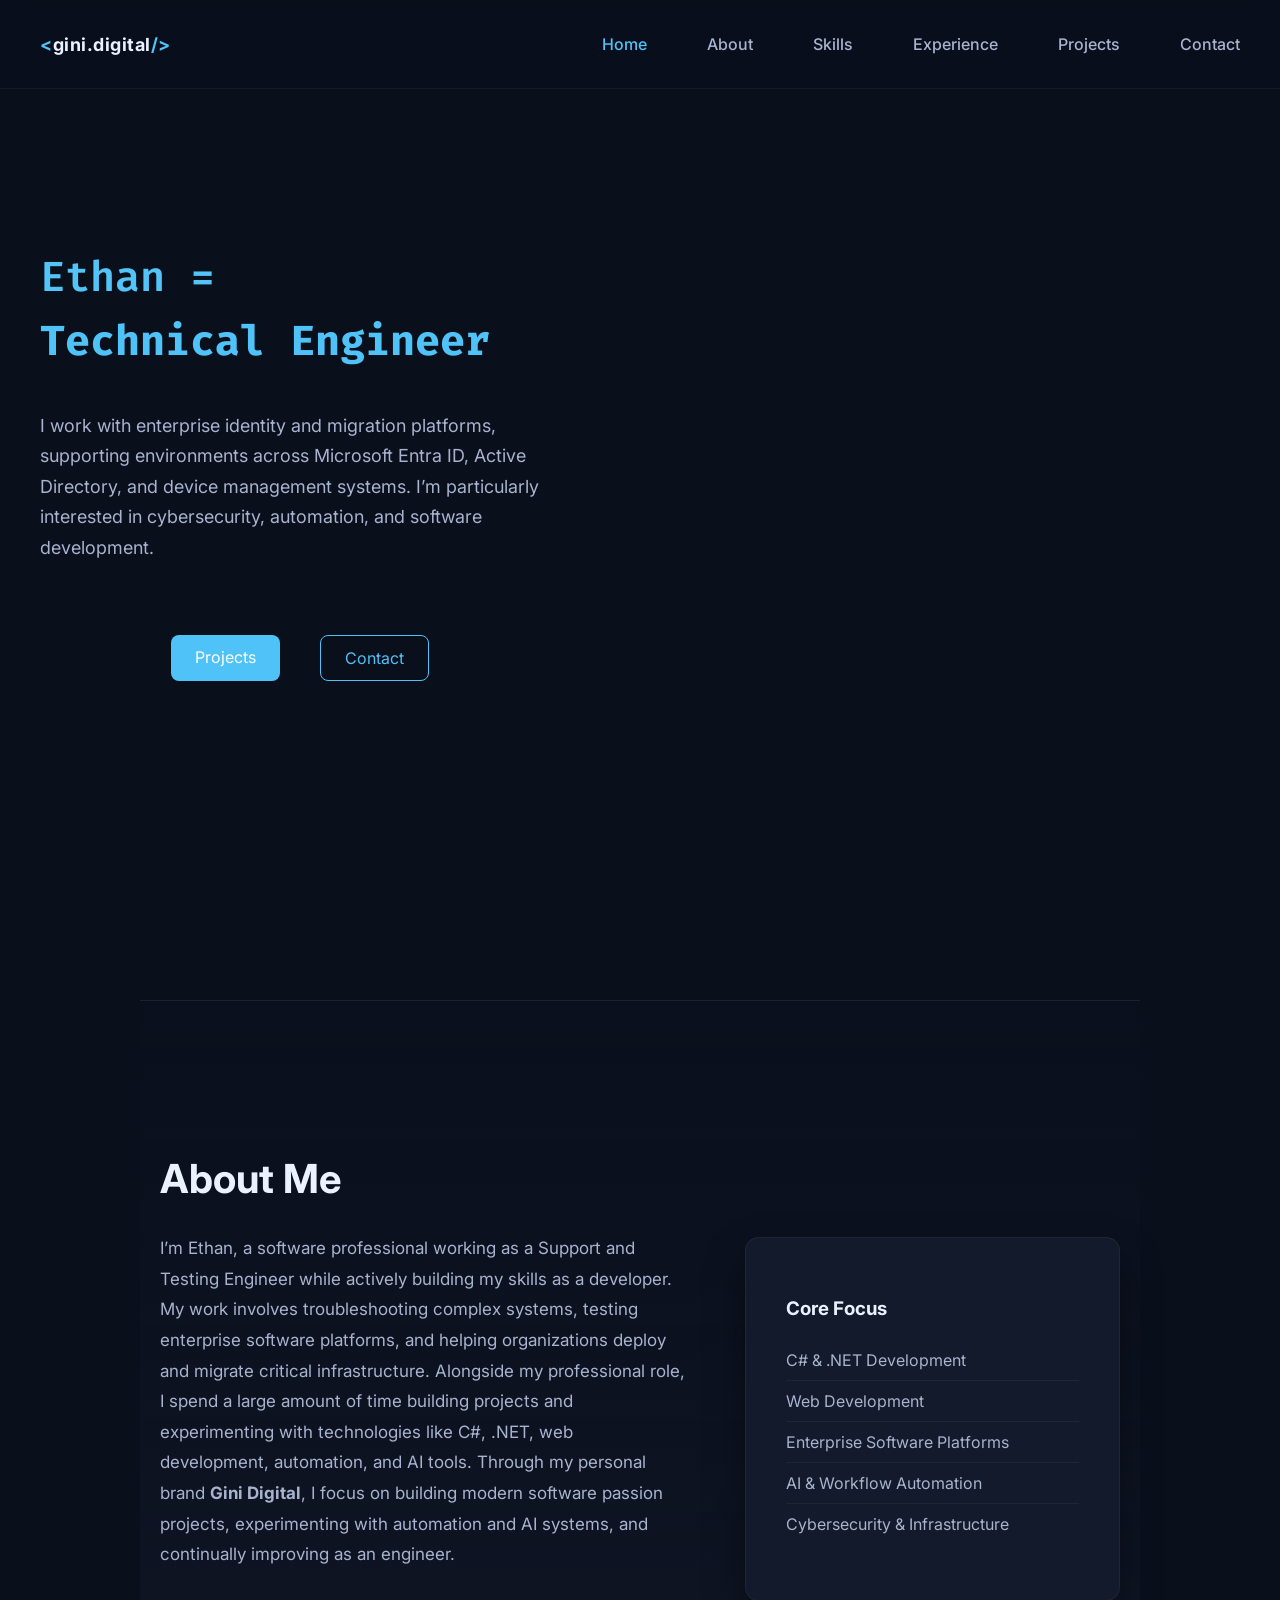
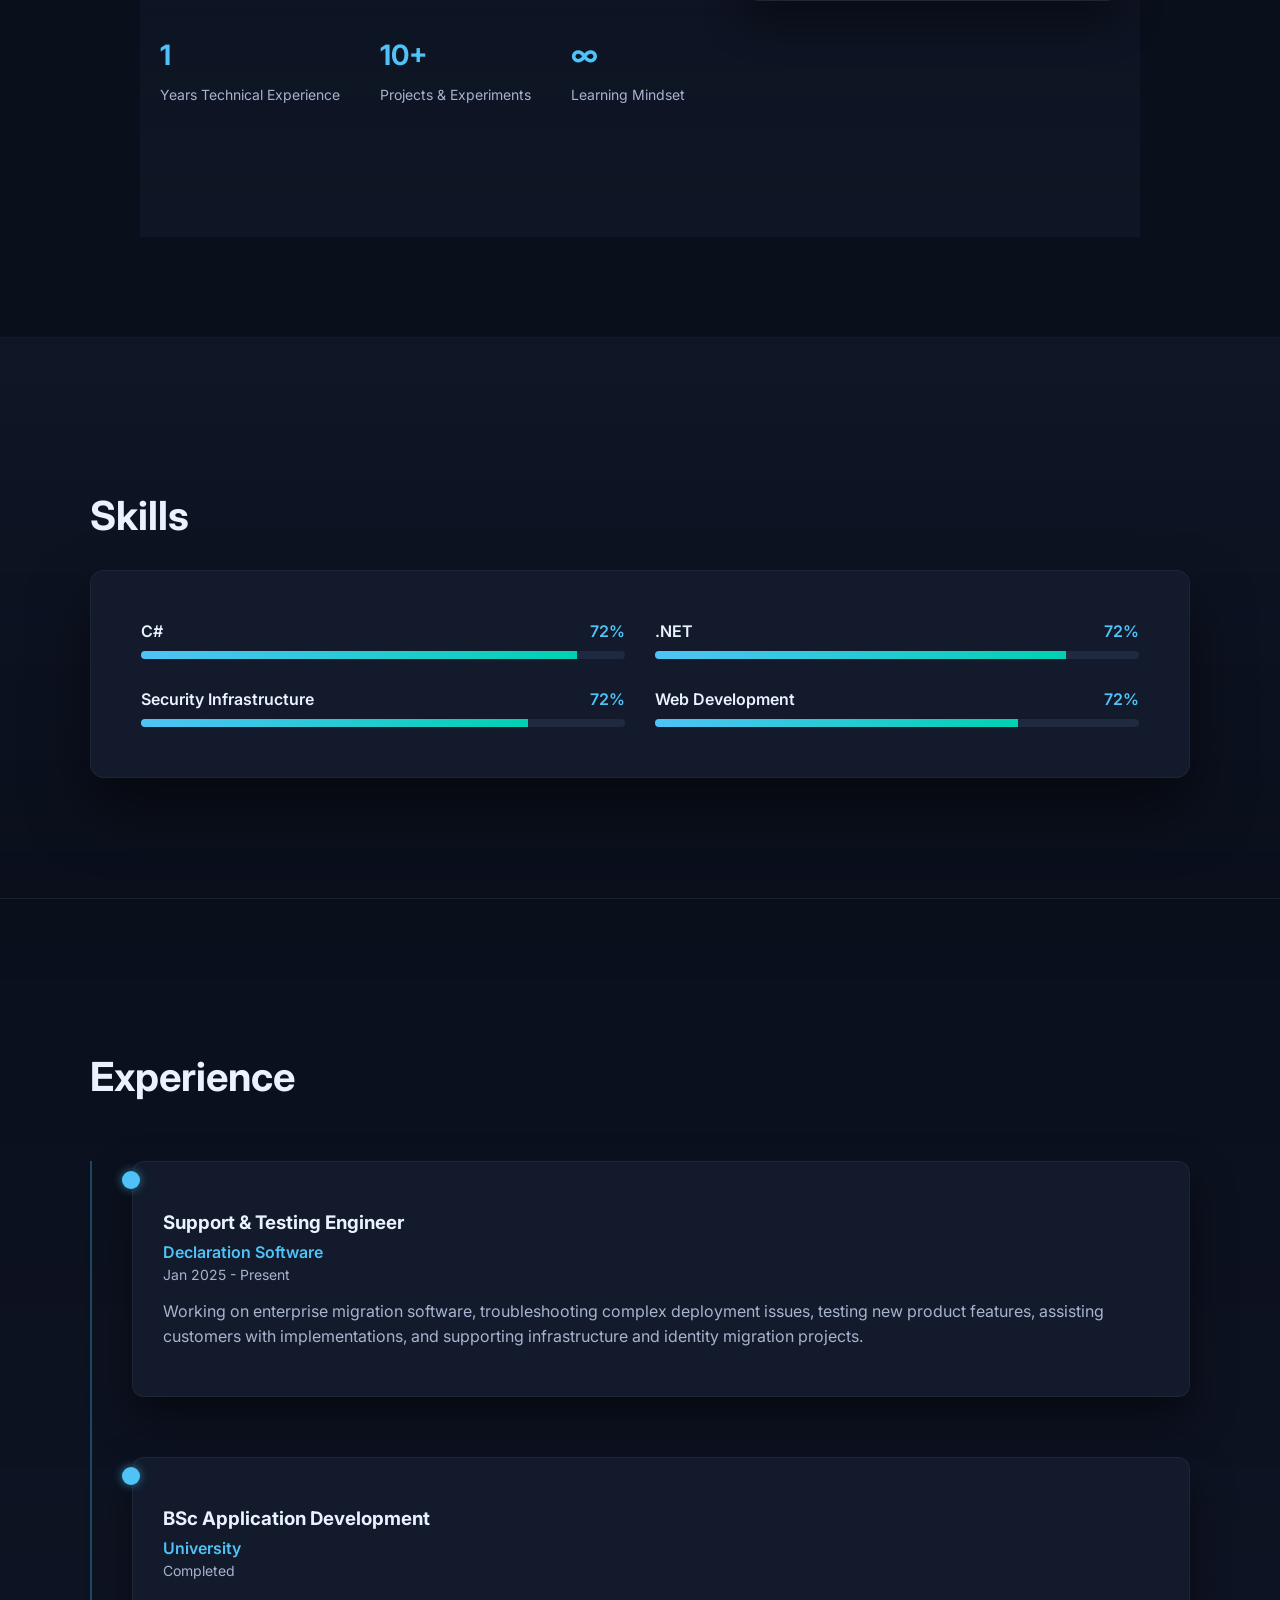
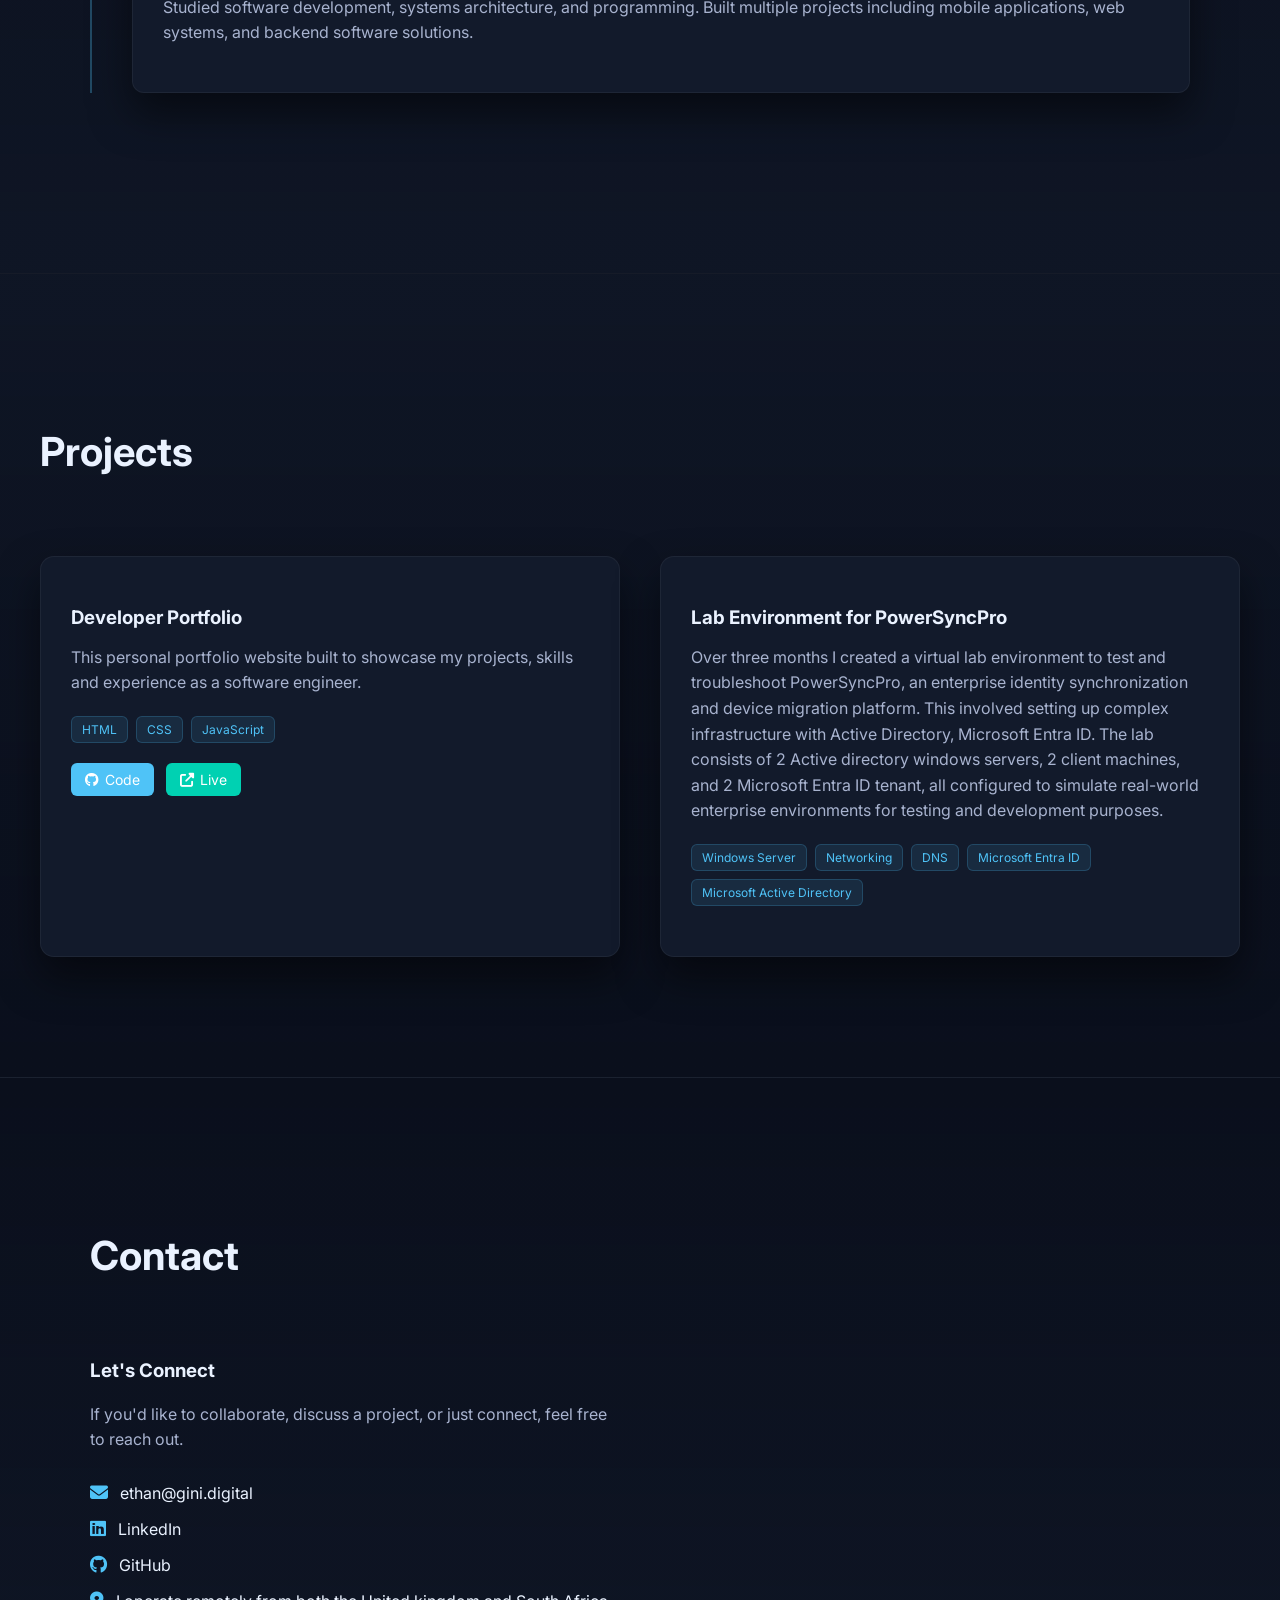
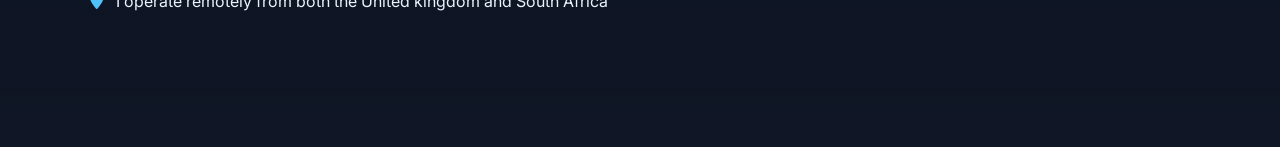
==== commit 2f06adc0: "Serve mobile-specific hero video on small screens" ====
--- a/index.html
+++ b/index.html
@@ -80,9 +80,7 @@
     </header>
 
     <section id="home" class="hero-section">
-      <video autoplay loop muted playsinline class="hero-video">
-        <source src="images/Hero-Video.mp4" type="video/mp4" />
-      </video>
+      <video autoplay loop muted playsinline class="hero-video"></video>
       <div class="hero-overlay"></div>
 
       <div class="hero-container">
--- a/CSS/style.css
+++ b/CSS/style.css
@@ -935,7 +935,7 @@
   /* Hero section */
 
   .hero-overlay {
-    background: rgba(10, 15, 28, 0.75);
+    background: rgba(10, 15, 28, 0.48);
   }
 
   .hero-container {
@@ -955,12 +955,16 @@
     justify-content: center;
 
     flex-wrap: wrap;
+
+    text-shadow: 0 2px 12px rgba(0, 0, 0, 0.8);
   }
 
   .hero-description {
     font-size: 16px;
 
     padding: 0 10px;
+
+    text-shadow: 0 1px 8px rgba(0, 0, 0, 0.7);
   }
 
   .hero-buttons {
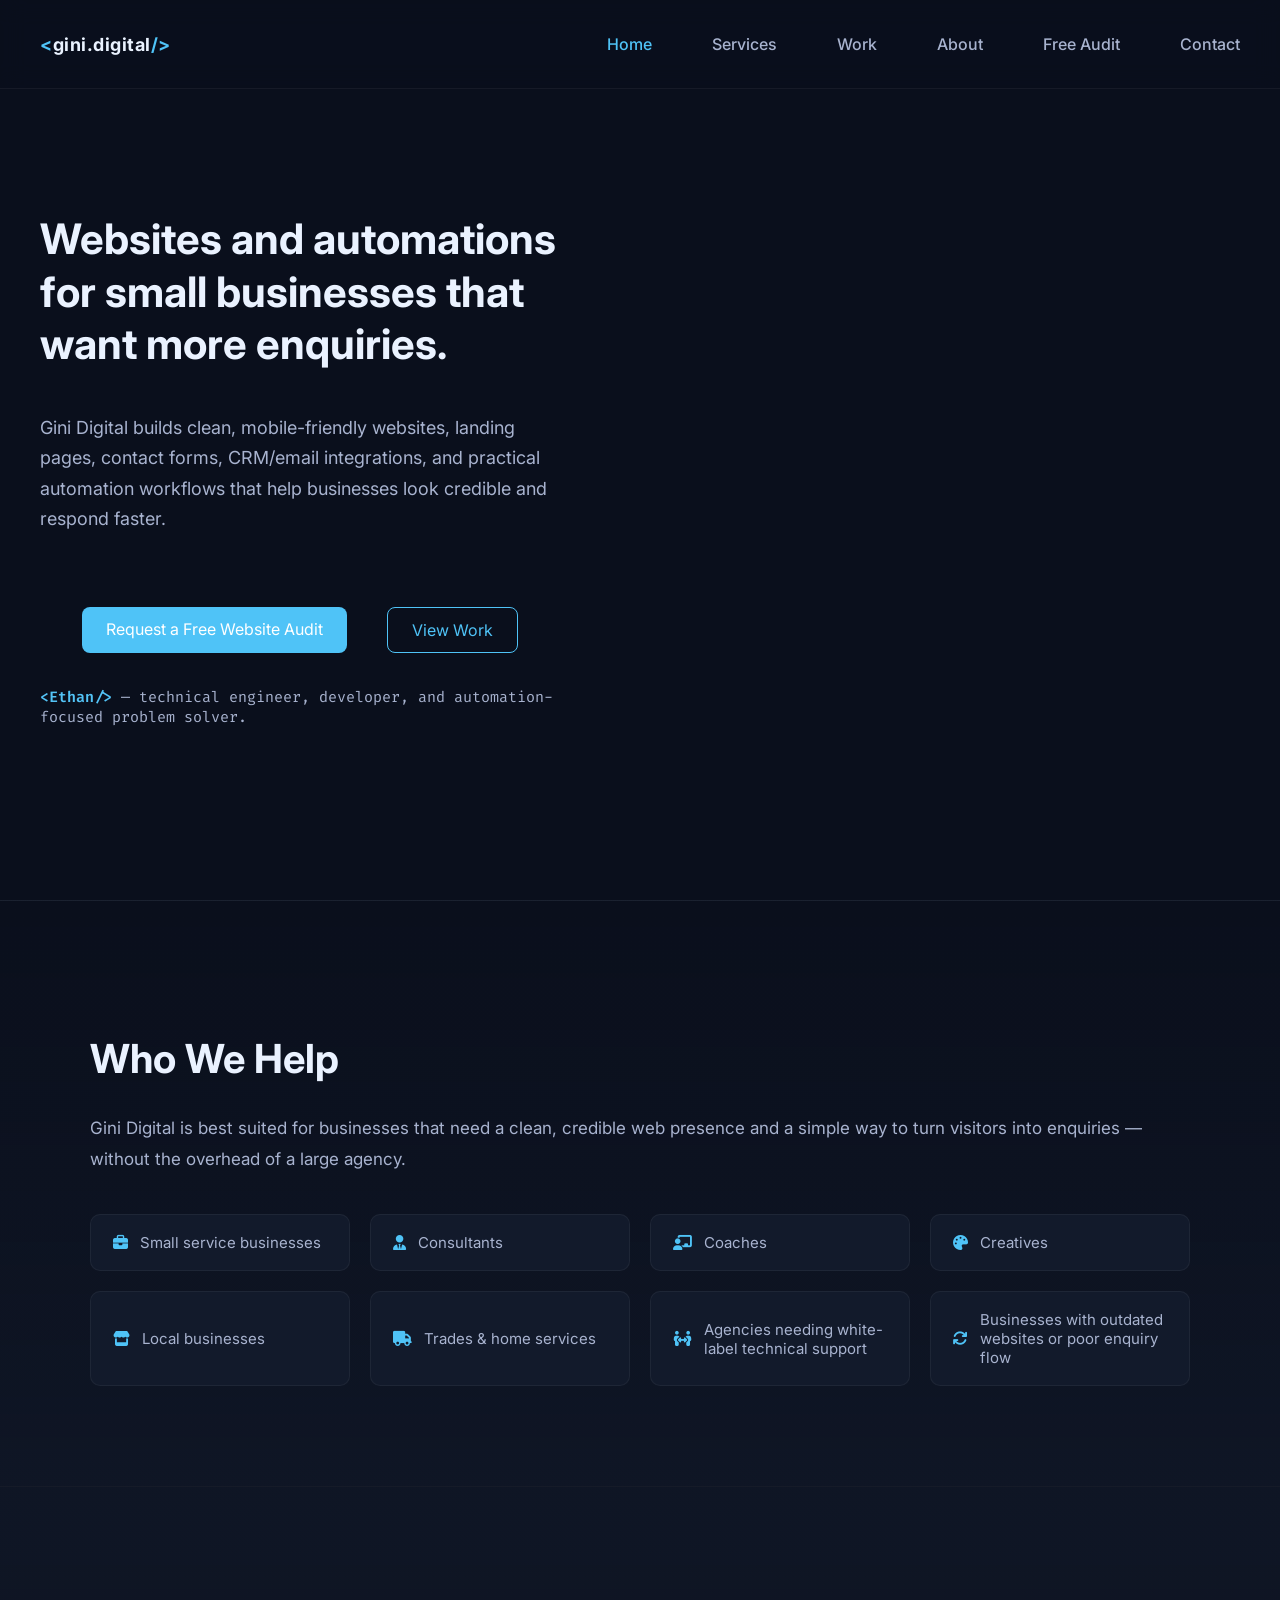
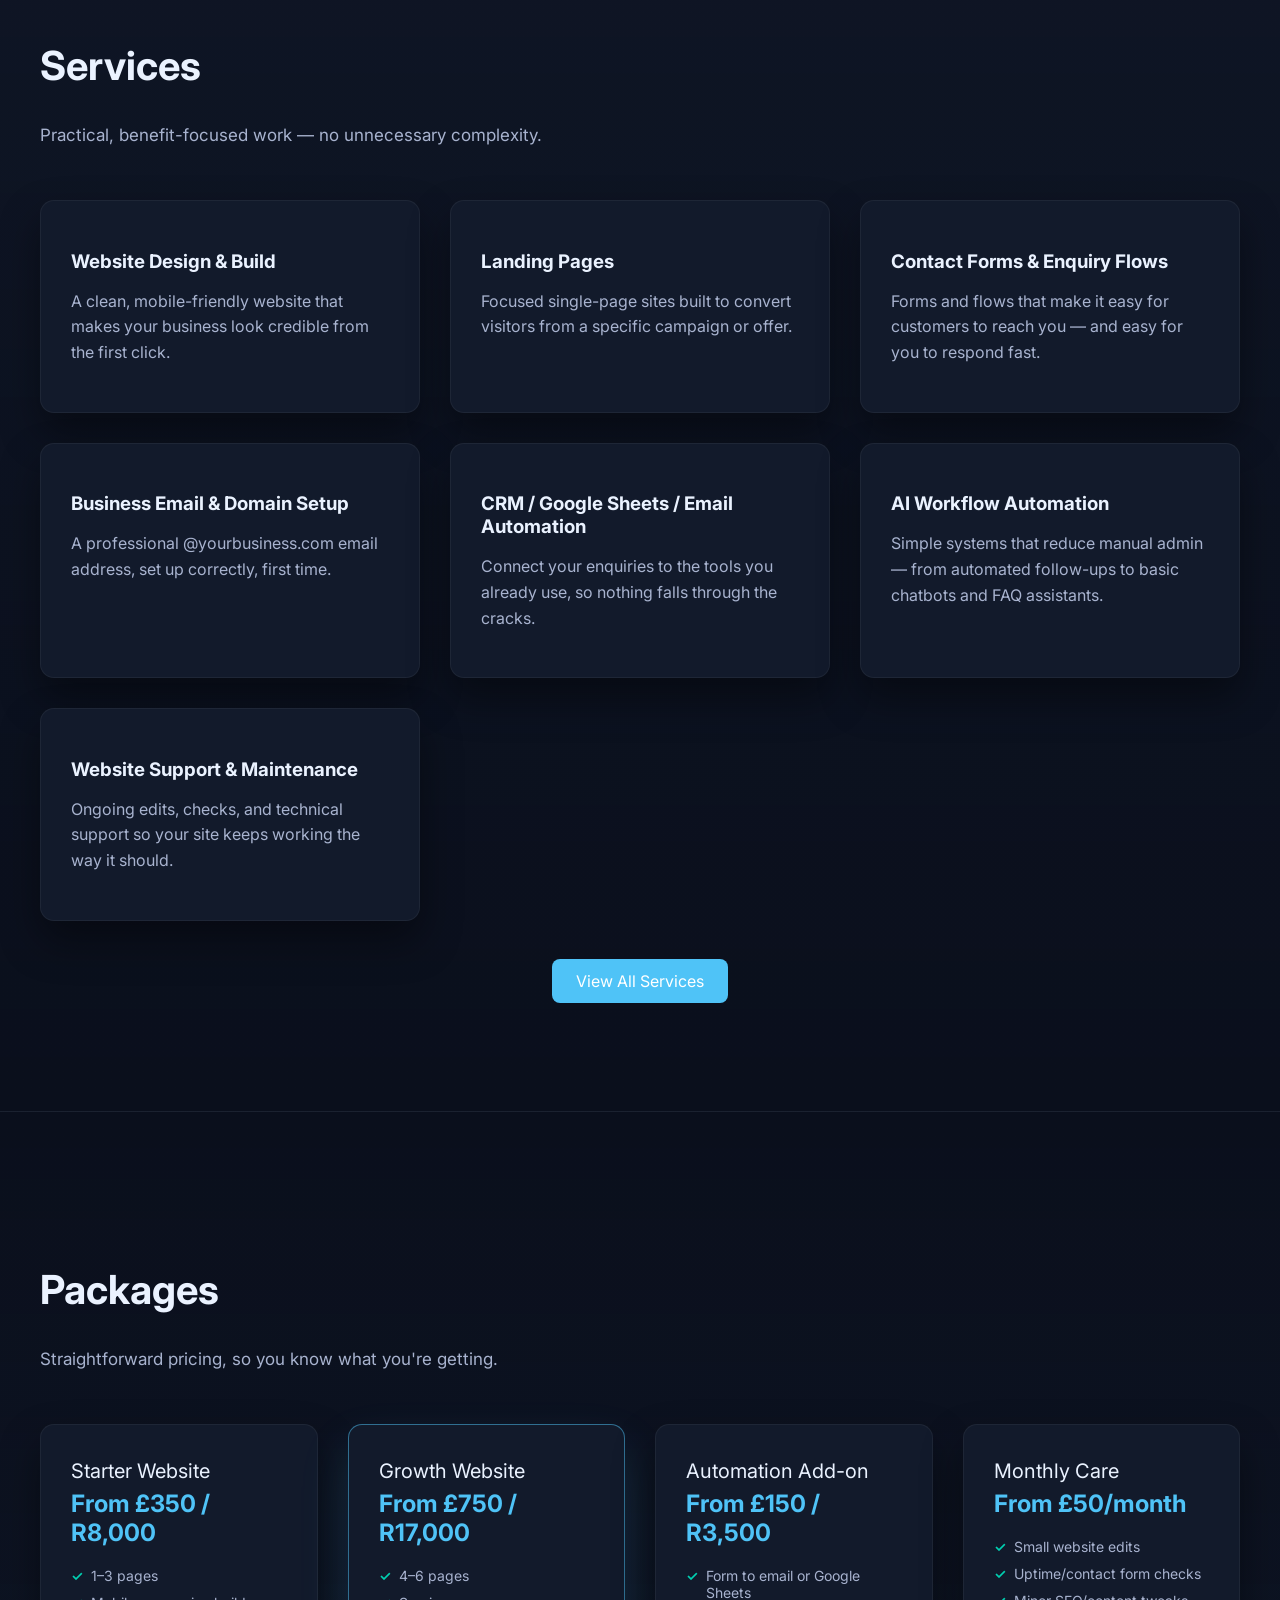
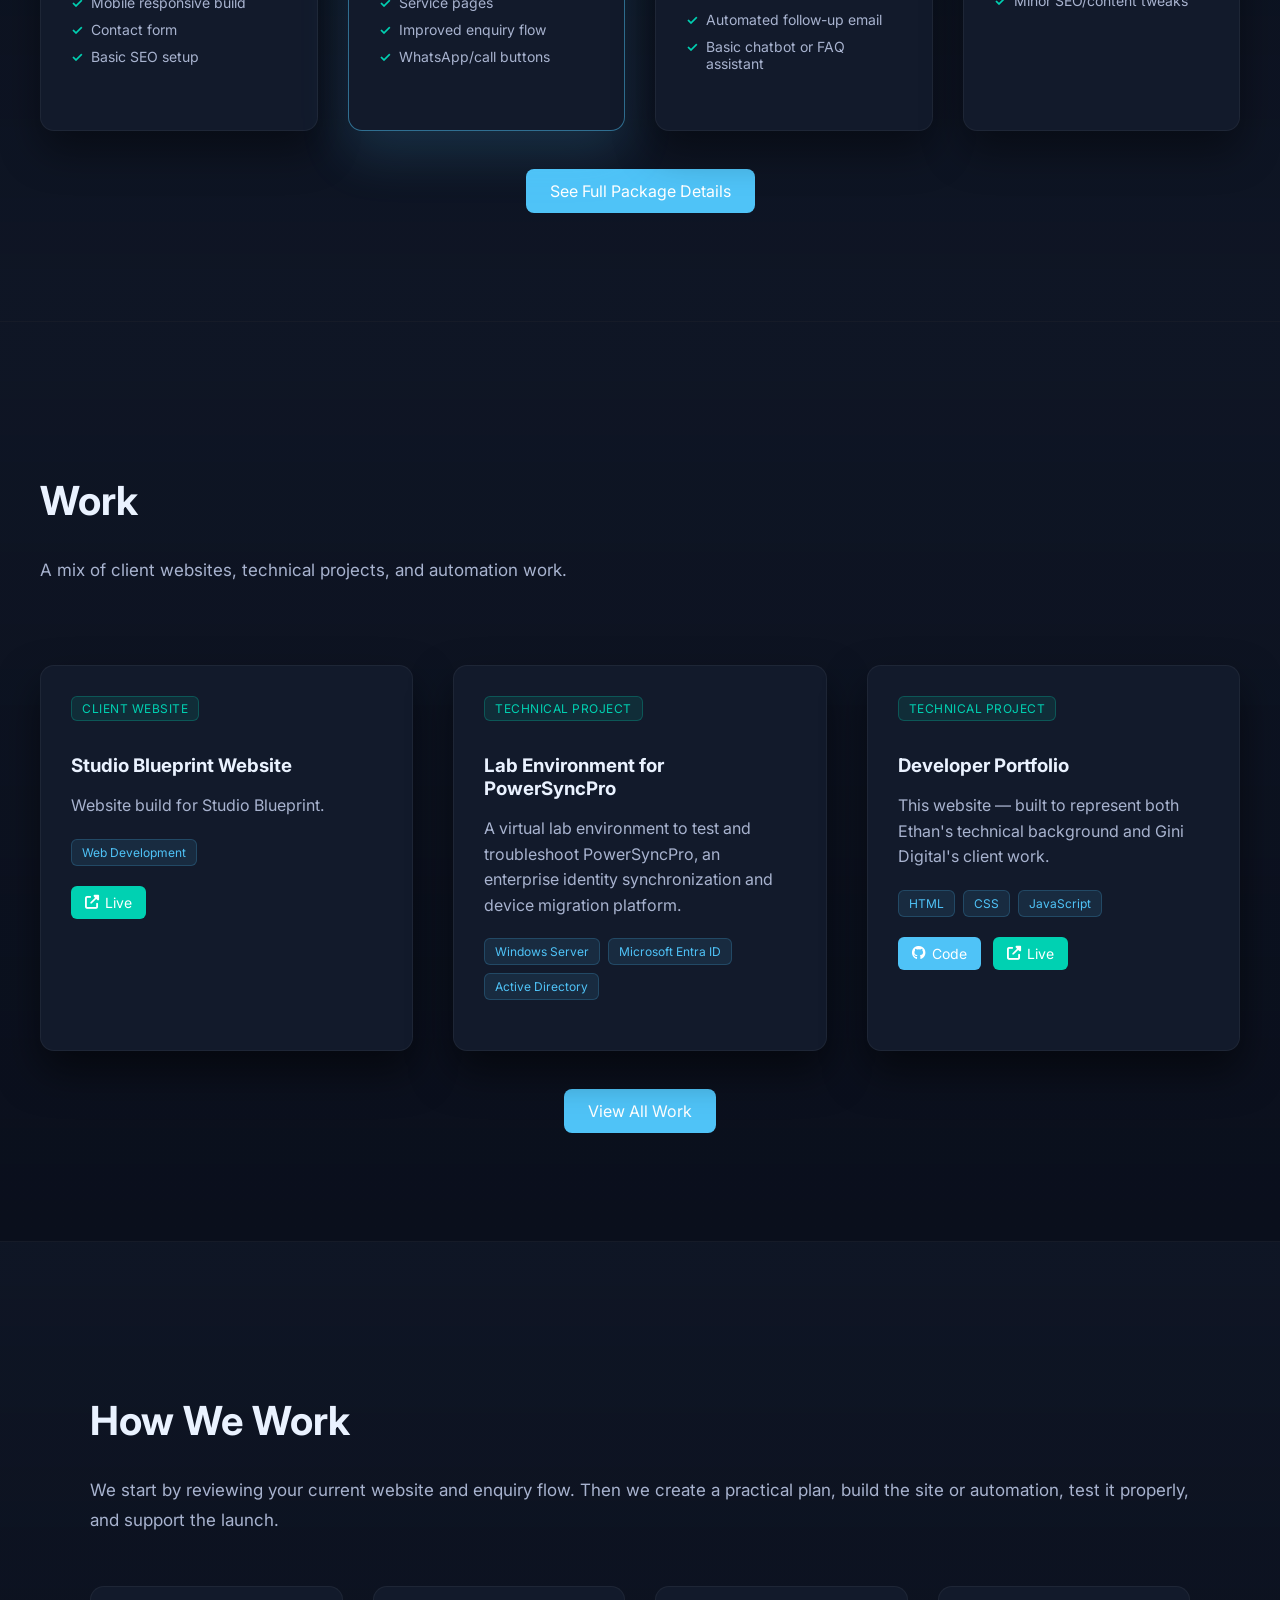
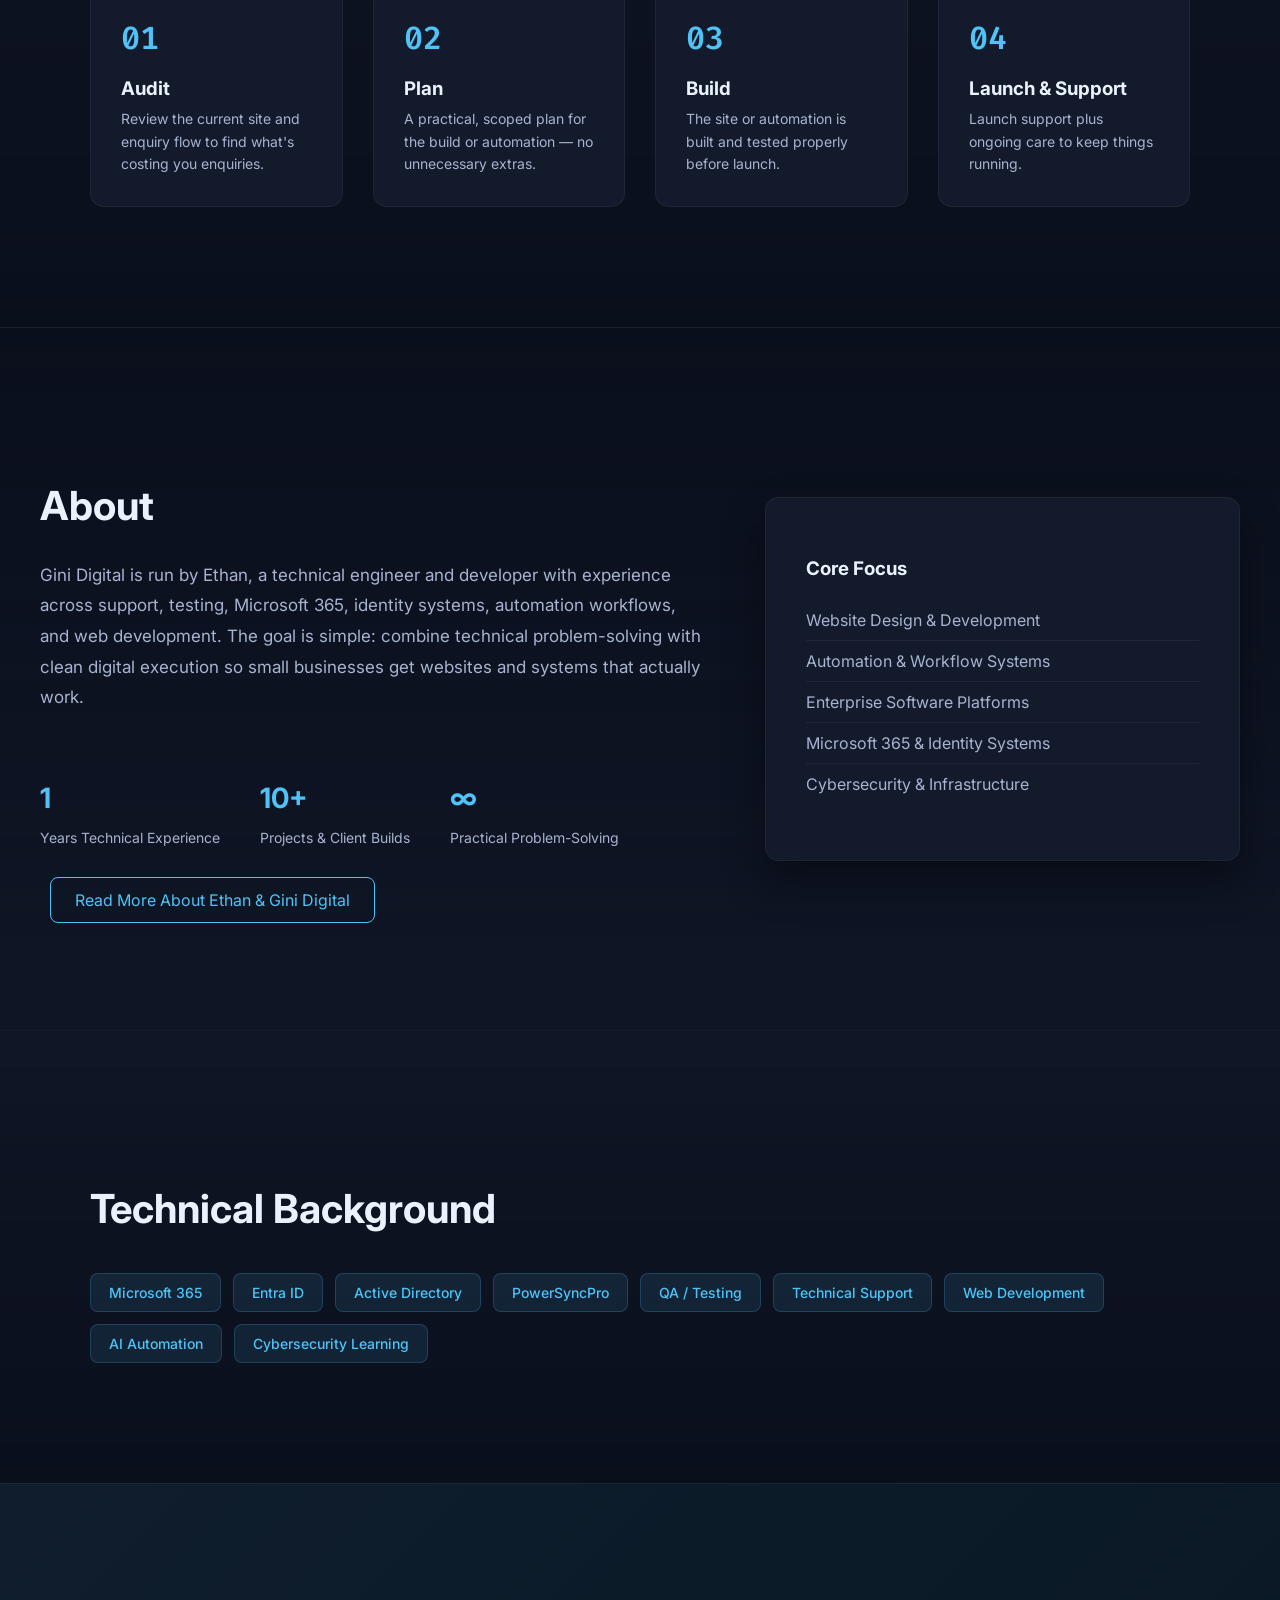
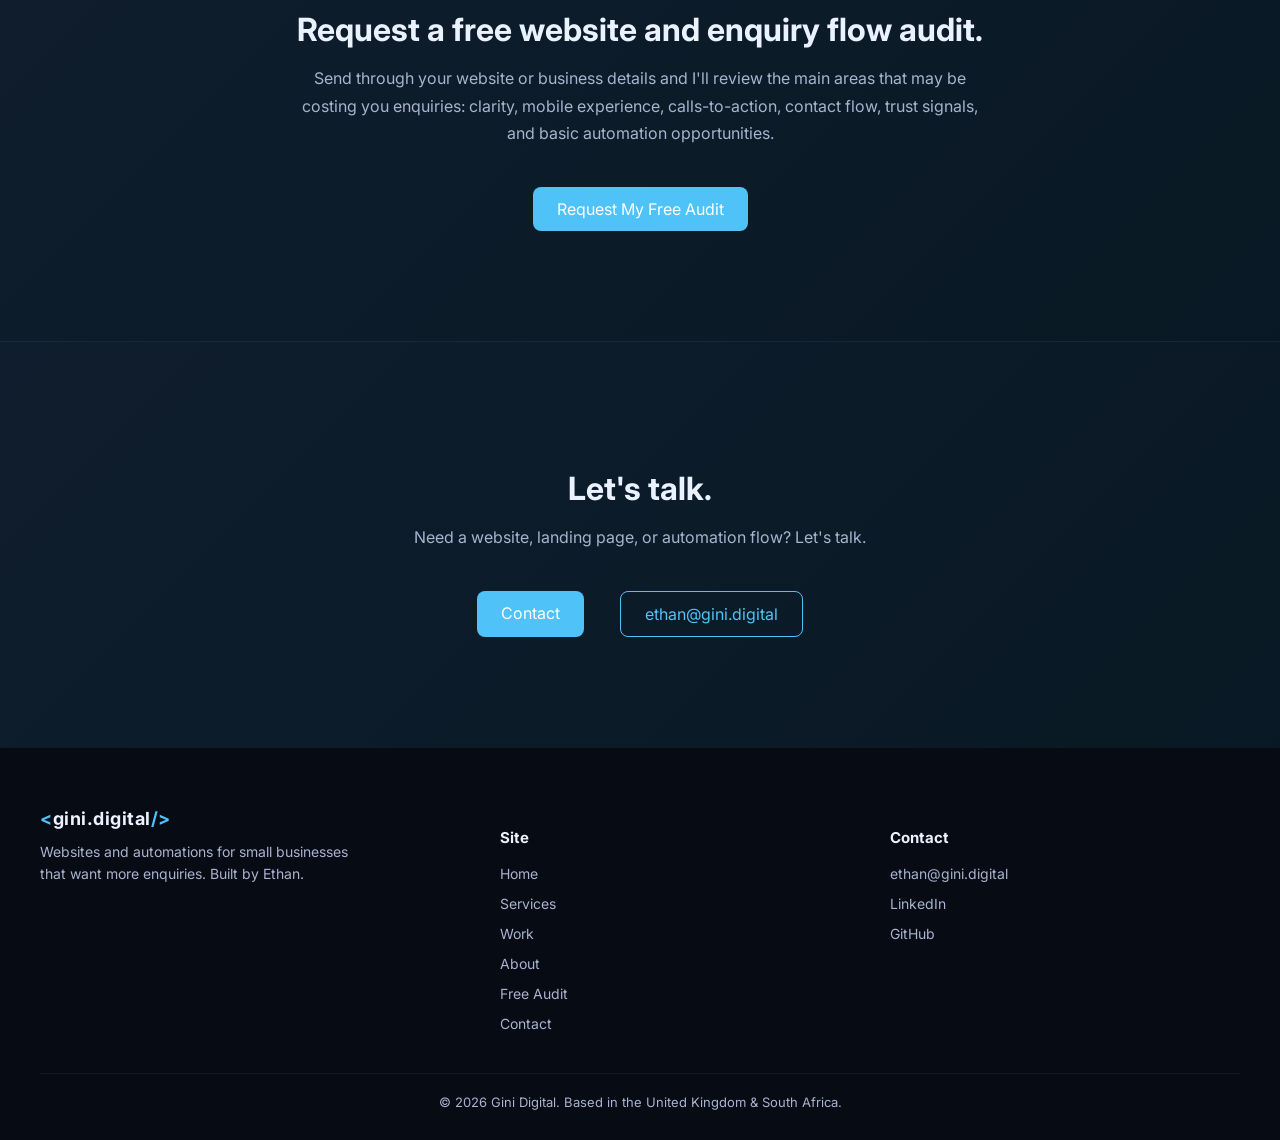
==== commit 388a4ebf: "Rebuild site as dual-purpose Gini Digital business + Ethan personal site Adds dedicated Services, Wo" ====
--- a/index.html
+++ b/index.html
@@ -4,31 +4,66 @@
   <head>
     <meta charset="UTF-8" />
     <meta name="viewport" content="width=device-width, initial-scale=1.0" />
-   <title>Ethan | Technical Engineer | Entra ID, Active Directory & Security</title>
-
-<meta name="description" content="Technical Engineer specializing in Microsoft Entra ID, Active Directory, identity migrations, and device management. Focused on cybersecurity, AI, and modern web development." />
-
-<meta name="author" content="Ethan" />
-
-<meta name="robots" content="index, follow" />
-
-<link rel="canonical" href="https://gini.digital/" />
-
-<meta name="theme-color" content="#0A0F1C" />
-
-
-<meta property="og:title" content="Ethan | Technical Engineer" />
-<meta property="og:description" content="Working with identity systems, Entra ID, Active Directory, and enterprise migrations. Interested in cybersecurity and development." />
-<meta property="og:image" content="https://gini.digital/images/preview.png" />
-<meta property="og:url" content="https://gini.digital" />
-<meta property="og:type" content="website" />
-
-<link rel="icon" type="image/png" href="/images/favicon.png" />
-<link rel="icon" type="image/png" sizes="32x32" href="/images/favicon.png">
-<link rel="icon" type="image/png" sizes="16x16" href="/images/favicon.png">
-<link rel="apple-touch-icon" href="/images/favicon.png">
-
-    <link rel="stylesheet" href="CSS/style.css" />
+    <title>Gini Digital | Websites &amp; Automation for Small Businesses</title>
+
+    <meta
+      name="description"
+      content="Gini Digital builds clean websites, landing pages, enquiry flows, and simple automations for small businesses that want to look credible and generate more enquiries."
+    />
+
+    <meta name="author" content="Ethan" />
+
+    <meta name="robots" content="index, follow" />
+
+    <link rel="canonical" href="https://gini.digital/" />
+
+    <meta name="theme-color" content="#0A0F1C" />
+
+    <meta
+      property="og:title"
+      content="Gini Digital | Websites & Automation for Small Businesses"
+    />
+    <meta
+      property="og:description"
+      content="Gini Digital builds clean websites, landing pages, enquiry flows, and simple automations for small businesses that want to look credible and generate more enquiries."
+    />
+    <meta
+      property="og:image"
+      content="https://gini.digital/images/preview.png"
+    />
+    <meta property="og:url" content="https://gini.digital/" />
+    <meta property="og:type" content="website" />
+
+    <meta name="twitter:card" content="summary_large_image" />
+    <meta
+      name="twitter:title"
+      content="Gini Digital | Websites & Automation for Small Businesses"
+    />
+    <meta
+      name="twitter:description"
+      content="Gini Digital builds clean websites, landing pages, enquiry flows, and simple automations for small businesses that want to look credible and generate more enquiries."
+    />
+    <meta
+      name="twitter:image"
+      content="https://gini.digital/images/preview.png"
+    />
+
+    <link rel="icon" type="image/png" href="/images/favicon.png" />
+    <link
+      rel="icon"
+      type="image/png"
+      sizes="32x32"
+      href="/images/favicon.png"
+    />
+    <link
+      rel="icon"
+      type="image/png"
+      sizes="16x16"
+      href="/images/favicon.png"
+    />
+    <link rel="apple-touch-icon" href="/images/favicon.png" />
+
+    <link rel="stylesheet" href="/CSS/style.css" />
 
     <link rel="preconnect" href="https://fonts.googleapis.com" />
     <link
@@ -52,31 +87,27 @@
 
     <header class="main-header">
       <nav class="nav-container">
-        <div class="logo">
+        <a href="/" class="logo">
           <span class="logo-code">&lt;</span>gini.digital<span class="logo-code"
             >/&gt;</span
           >
-        </div>
+        </a>
 
         <ul class="nav-menu">
-          <li><a href="#home" class="nav-link active">Home</a></li>
-          <li><a href="#about" class="nav-link">About</a></li>
-          <li><a href="#skills" class="nav-link">Skills</a></li>
-          <li><a href="#experience" class="nav-link">Experience</a></li>
-          <li><a href="#projects" class="nav-link">Projects</a></li>
-          <li><a href="#contact" class="nav-link">Contact</a></li>
+          <li><a href="/" class="nav-link active">Home</a></li>
+          <li><a href="/services/" class="nav-link">Services</a></li>
+          <li><a href="/work/" class="nav-link">Work</a></li>
+          <li><a href="/about/" class="nav-link">About</a></li>
+          <li><a href="/free-audit/" class="nav-link">Free Audit</a></li>
+          <li><a href="/contact/" class="nav-link">Contact</a></li>
         </ul>
 
-           <div class="menu-toggle" id="menuToggle">
-<span></span>
-<span></span>
-<span></span>
-</div>
+        <div class="menu-toggle" id="menuToggle">
+          <span></span>
+          <span></span>
+          <span></span>
+        </div>
       </nav>
-
-  
-
-</div>
     </header>
 
     <section id="home" class="hero-section">
@@ -85,273 +116,485 @@
 
       <div class="hero-container">
         <div class="hero-text-col">
-          <h1 class="hero-name">
-            <span class="name-value">Ethan = </span>
-            <span class="hero-title">Technical Engineer</span>
+          <h1 class="hero-headline">
+            Websites and automations for small businesses that want more
+            enquiries.
           </h1>
 
           <p class="hero-description">
-            I work with enterprise identity and migration platforms, supporting
-            environments across Microsoft Entra ID, Active Directory, and device
-            management systems. I’m particularly interested in cybersecurity,
-            automation, and software development.
+            Gini Digital builds clean, mobile-friendly websites, landing pages,
+            contact forms, CRM/email integrations, and practical automation
+            workflows that help businesses look credible and respond faster.
           </p>
 
           <div class="hero-buttons">
-            <a href="#projects" class="btn-primary">Projects</a>
-            <a href="#contact" class="btn-secondary">Contact</a>
-          </div>
-        </div>
-      </div>
-    </section>
-
-    <section id="about" class="section">
-      <section id="about" class="about-section">
-        <div class="about-container">
-          <div class="about-text">
-            <h2 class="section-title">About Me</h2>
-
-            <p class="about-description">
-              I’m Ethan, a software professional working as a Support and
-              Testing Engineer while actively building my skills as a developer.
-              My work involves troubleshooting complex systems, testing
-              enterprise software platforms, and helping organizations deploy
-              and migrate critical infrastructure. Alongside my professional
-              role, I spend a large amount of time building projects and
-              experimenting with technologies like C#, .NET, web development,
-              automation, and AI tools. Through my personal brand
-              <strong>Gini Digital</strong>, I focus on building modern software
-              passion projects, experimenting with automation and AI systems,
-              and continually improving as an engineer.
-            </p>
-
-            <div class="about-stats">
-              <div class="stat">
-                <h3>1</h3>
-                <p>Years Technical Experience</p>
-              </div>
-
-              <div class="stat">
-                <h3>10+</h3>
-                <p>Projects & Experiments</p>
-              </div>
-
-              <div class="stat">
-                <h3>∞</h3>
-                <p>Learning Mindset</p>
-              </div>
-            </div>
-          </div>
-
-          <div class="about-card">
-            <div class="about-card-content">
-              <h3>Core Focus</h3>
-
-              <ul>
-                <li>C# & .NET Development</li>
-                <li>Web Development</li>
-                <li>Enterprise Software Platforms</li>
-                <li>AI & Workflow Automation</li>
-                <li>Cybersecurity & Infrastructure</li>
-              </ul>
-            </div>
-          </div>
-        </div>
-      </section>
+            <a href="/free-audit/" class="btn-primary"
+              >Request a Free Website Audit</a
+            >
+            <a href="/work/" class="btn-secondary">View Work</a>
+          </div>
+
+          <p class="hero-credibility">
+            <span class="name-value">&lt;Ethan/&gt;</span> — technical engineer,
+            developer, and automation-focused problem solver.
+          </p>
+        </div>
+      </div>
+    </section>
+
+    <section id="who-we-help" class="who-section">
+      <div class="who-container">
+        <h2 class="section-title">Who We Help</h2>
+
+        <p class="about-description">
+          Gini Digital is best suited for businesses that need a clean, credible
+          web presence and a simple way to turn visitors into enquiries —
+          without the overhead of a large agency.
+        </p>
+
+        <div class="who-grid">
+          <div class="who-item fade-in">
+            <i class="fas fa-briefcase"></i> Small service businesses
+          </div>
+          <div class="who-item fade-in">
+            <i class="fas fa-user-tie"></i> Consultants
+          </div>
+          <div class="who-item fade-in">
+            <i class="fas fa-chalkboard-user"></i> Coaches
+          </div>
+          <div class="who-item fade-in">
+            <i class="fas fa-palette"></i> Creatives
+          </div>
+          <div class="who-item fade-in">
+            <i class="fas fa-store"></i> Local businesses
+          </div>
+          <div class="who-item fade-in">
+            <i class="fas fa-truck"></i> Trades &amp; home services
+          </div>
+          <div class="who-item fade-in">
+            <i class="fas fa-people-arrows"></i> Agencies needing white-label
+            technical support
+          </div>
+          <div class="who-item fade-in">
+            <i class="fas fa-arrows-rotate"></i> Businesses with outdated
+            websites or poor enquiry flow
+          </div>
+        </div>
+      </div>
+    </section>
+
+    <section id="services" class="services-preview-section">
+      <div class="services-preview-container">
+        <h2 class="section-title">Services</h2>
+
+        <p class="about-description">
+          Practical, benefit-focused work — no unnecessary complexity.
+        </p>
+
+        <div class="services-grid">
+          <div class="service-card fade-in">
+            <h3>Website Design &amp; Build</h3>
+            <p>
+              A clean, mobile-friendly website that makes your business look
+              credible from the first click.
+            </p>
+          </div>
+
+          <div class="service-card fade-in">
+            <h3>Landing Pages</h3>
+            <p>
+              Focused single-page sites built to convert visitors from a
+              specific campaign or offer.
+            </p>
+          </div>
+
+          <div class="service-card fade-in">
+            <h3>Contact Forms &amp; Enquiry Flows</h3>
+            <p>
+              Forms and flows that make it easy for customers to reach you — and
+              easy for you to respond fast.
+            </p>
+          </div>
+
+          <div class="service-card fade-in">
+            <h3>Business Email &amp; Domain Setup</h3>
+            <p>
+              A professional @yourbusiness.com email address, set up correctly,
+              first time.
+            </p>
+          </div>
+
+          <div class="service-card fade-in">
+            <h3>CRM / Google Sheets / Email Automation</h3>
+            <p>
+              Connect your enquiries to the tools you already use, so nothing
+              falls through the cracks.
+            </p>
+          </div>
+
+          <div class="service-card fade-in">
+            <h3>AI Workflow Automation</h3>
+            <p>
+              Simple systems that reduce manual admin — from automated
+              follow-ups to basic chatbots and FAQ assistants.
+            </p>
+          </div>
+
+          <div class="service-card fade-in">
+            <h3>Website Support &amp; Maintenance</h3>
+            <p>
+              Ongoing edits, checks, and technical support so your site keeps
+              working the way it should.
+            </p>
+          </div>
+        </div>
+
+        <div class="section-cta">
+          <a href="/services/" class="btn-primary">View All Services</a>
+        </div>
+      </div>
+    </section>
+
+    <section id="packages" class="packages-section">
+      <div class="packages-container">
+        <h2 class="section-title">Packages</h2>
+
+        <p class="about-description">
+          Straightforward pricing, so you know what you're getting.
+        </p>
+
+        <div class="packages-grid">
+          <div class="package-card fade-in">
+            <div class="package-name">Starter Website</div>
+            <div class="package-price">From £350 / R8,000</div>
+            <ul>
+              <li>1–3 pages</li>
+              <li>Mobile responsive build</li>
+              <li>Contact form</li>
+              <li>Basic SEO setup</li>
+            </ul>
+          </div>
+
+          <div class="package-card featured fade-in">
+            <div class="package-name">Growth Website</div>
+            <div class="package-price">From £750 / R17,000</div>
+            <ul>
+              <li>4–6 pages</li>
+              <li>Service pages</li>
+              <li>Improved enquiry flow</li>
+              <li>WhatsApp/call buttons</li>
+            </ul>
+          </div>
+
+          <div class="package-card fade-in">
+            <div class="package-name">Automation Add-on</div>
+            <div class="package-price">From £150 / R3,500</div>
+            <ul>
+              <li>Form to email or Google Sheets</li>
+              <li>Automated follow-up email</li>
+              <li>Basic chatbot or FAQ assistant</li>
+            </ul>
+          </div>
+
+          <div class="package-card fade-in">
+            <div class="package-name">Monthly Care</div>
+            <div class="package-price">From £50/month</div>
+            <ul>
+              <li>Small website edits</li>
+              <li>Uptime/contact form checks</li>
+              <li>Minor SEO/content tweaks</li>
+            </ul>
+          </div>
+        </div>
+
+        <div class="section-cta">
+          <a href="/services/#pricing" class="btn-primary"
+            >See Full Package Details</a
+          >
+        </div>
+      </div>
+    </section>
+
+    <section id="projects" class="projects-section">
+      <div class="projects-container">
+        <h2 class="section-title">Work</h2>
+
+        <p class="about-description">
+          A mix of client websites, technical projects, and automation work.
+        </p>
+
+        <div class="projects-grid">
+          <div class="project-card fade-in">
+            <span class="project-category">Client Website</span>
+            <h3>Studio Blueprint Website</h3>
+            <p>Website build for Studio Blueprint.</p>
+            <div class="project-tech">
+              <span>Web Development</span>
+            </div>
+            <div class="project-links">
+              <a
+                href="https://studioblueprint.co.za/"
+                class="project-btn live"
+                target="_blank"
+                rel="noopener"
+                ><i class="fas fa-external-link-alt"></i> Live</a
+              >
+            </div>
+          </div>
+
+          <div class="project-card fade-in">
+            <span class="project-category">Technical Project</span>
+            <h3>Lab Environment for PowerSyncPro</h3>
+            <p>
+              A virtual lab environment to test and troubleshoot PowerSyncPro,
+              an enterprise identity synchronization and device migration
+              platform.
+            </p>
+            <div class="project-tech">
+              <span>Windows Server</span> <span>Microsoft Entra ID</span>
+              <span>Active Directory</span>
+            </div>
+          </div>
+
+          <div class="project-card fade-in">
+            <span class="project-category">Technical Project</span>
+            <h3>Developer Portfolio</h3>
+            <p>
+              This website — built to represent both Ethan's technical
+              background and Gini Digital's client work.
+            </p>
+            <div class="project-tech">
+              <span>HTML</span> <span>CSS</span> <span>JavaScript</span>
+            </div>
+            <div class="project-links">
+              <a
+                href="https://github.com/Gini-Build/Ethan-portfolio"
+                class="project-btn"
+                target="_blank"
+                rel="noopener"
+                ><i class="fab fa-github"></i> Code</a
+              >
+              <a
+                href="https://gini.digital/"
+                class="project-btn live"
+                target="_blank"
+                rel="noopener"
+                ><i class="fas fa-external-link-alt"></i> Live</a
+              >
+            </div>
+          </div>
+        </div>
+
+        <div class="section-cta">
+          <a href="/work/" class="btn-primary">View All Work</a>
+        </div>
+      </div>
+    </section>
+
+    <section id="process" class="process-section">
+      <div class="process-container">
+        <h2 class="section-title">How We Work</h2>
+
+        <p class="about-description">
+          We start by reviewing your current website and enquiry flow. Then we
+          create a practical plan, build the site or automation, test it
+          properly, and support the launch.
+        </p>
+
+        <div class="process-steps">
+          <div class="process-step fade-in">
+            <div class="step-number">01</div>
+            <h3>Audit</h3>
+            <p>
+              Review the current site and enquiry flow to find what's costing
+              you enquiries.
+            </p>
+          </div>
+          <div class="process-step fade-in">
+            <div class="step-number">02</div>
+            <h3>Plan</h3>
+            <p>
+              A practical, scoped plan for the build or automation — no
+              unnecessary extras.
+            </p>
+          </div>
+          <div class="process-step fade-in">
+            <div class="step-number">03</div>
+            <h3>Build</h3>
+            <p>
+              The site or automation is built and tested properly before launch.
+            </p>
+          </div>
+          <div class="process-step fade-in">
+            <div class="step-number">04</div>
+            <h3>Launch &amp; Support</h3>
+            <p>Launch support plus ongoing care to keep things running.</p>
+          </div>
+        </div>
+      </div>
+    </section>
+
+    <section id="about" class="about-section">
+      <div class="about-container">
+        <div class="about-text">
+          <h2 class="section-title">About</h2>
+
+          <p class="about-description">
+            Gini Digital is run by Ethan, a technical engineer and developer
+            with experience across support, testing, Microsoft 365, identity
+            systems, automation workflows, and web development. The goal is
+            simple: combine technical problem-solving with clean digital
+            execution so small businesses get websites and systems that actually
+            work.
+          </p>
+
+          <div class="about-stats">
+            <div class="stat">
+              <h3>1</h3>
+              <p>Years Technical Experience</p>
+            </div>
+
+            <div class="stat">
+              <h3>10+</h3>
+              <p>Projects &amp; Client Builds</p>
+            </div>
+
+            <div class="stat">
+              <h3>∞</h3>
+              <p>Practical Problem-Solving</p>
+            </div>
+          </div>
+
+          <div class="section-cta left">
+            <a href="/about/" class="btn-secondary"
+              >Read More About Ethan &amp; Gini Digital</a
+            >
+          </div>
+        </div>
+
+        <div class="about-card">
+          <div class="about-card-content">
+            <h3>Core Focus</h3>
+
+            <ul>
+              <li>Website Design &amp; Development</li>
+              <li>Automation &amp; Workflow Systems</li>
+              <li>Enterprise Software Platforms</li>
+              <li>Microsoft 365 &amp; Identity Systems</li>
+              <li>Cybersecurity &amp; Infrastructure</li>
+            </ul>
+          </div>
+        </div>
+      </div>
     </section>
 
     <section id="skills" class="skills-section">
       <div class="skills-container">
-        <h2 class="section-title">Skills</h2>
-
-        <div class="skills-card">
-          <div class="skills-grid">
-            <div class="skill-item fade-in" data-percent="90">
-              <div class="skill-header">
-                <span>C#</span>
-                <span class="skill-percent">0%</span>
-              </div>
-              <div class="skill-bar">
-                <div class="skill-progress"></div>
-              </div>
-            </div>
-
-            <div class="skill-item fade-in" data-percent="85">
-              <div class="skill-header">
-                <span>.NET</span>
-                <span class="skill-percent">0%</span>
-              </div>
-              <div class="skill-bar">
-                <div class="skill-progress"></div>
-              </div>
-            </div>
-
-            <div class="skill-item fade-in" data-percent="80">
-              <div class="skill-header">
-                <span>Security Infrastructure</span>
-                <span class="skill-percent">0%</span>
-              </div>
-              <div class="skill-bar">
-                <div class="skill-progress"></div>
-              </div>
-            </div>
-
-            <div class="skill-item fade-in" data-percent="75">
-              <div class="skill-header">
-                <span>Web Development</span>
-                <span class="skill-percent">0%</span>
-              </div>
-              <div class="skill-bar">
-                <div class="skill-progress"></div>
-              </div>
-            </div>
-          </div>
-        </div>
-      </div>
-    </section>
-
-    <section id="experience" class="experience-section">
-      <div class="experience-container">
-        <h2 class="section-title">Experience</h2>
-
-        <div class="timeline">
-          <div class="timeline-item fade-in">
-            <div class="timeline-dot"></div>
-
-            <div class="timeline-card">
-              <h3>Support & Testing Engineer</h3>
-
-              <span class="timeline-company">Declaration Software</span>
-
-              <span class="timeline-date">Jan 2025 - Present</span>
-
-              <p>
-                Working on enterprise migration software, troubleshooting
-                complex deployment issues, testing new product features,
-                assisting customers with implementations, and supporting
-                infrastructure and identity migration projects.
-              </p>
-            </div>
-          </div>
-
-          <div class="timeline-item fade-in">
-            <div class="timeline-dot"></div>
-
-            <div class="timeline-card">
-              <h3>BSc Application Development</h3>
-
-              <span class="timeline-company">University</span>
-
-              <span class="timeline-date">Completed</span>
-
-              <p>
-                Studied software development, systems architecture, and
-                programming. Built multiple projects including mobile
-                applications, web systems, and backend software solutions.
-              </p>
-            </div>
-          </div>
-        </div>
-      </div>
-    </section>
-
-    <section id="projects" class="projects-section">
-      <div class="projects-container">
-        <h2 class="section-title">Projects</h2>
-
-        <div class="projects-grid">
-          <div class="project-card fade-in">
-            <div class="project-content">
-              <h3>Developer Portfolio</h3>
-
-              <p>
-                This personal portfolio website built to showcase my projects, skills
-                and experience as a software engineer.
-              </p>
-
-              <div class="project-tech">
-                <span>HTML</span> <span>CSS</span> <span>JavaScript</span>
-              </div>
-
-              <div class="project-links">
-                <a href="#" class="project-btn">
-                  <i class="fab fa-github"></i> Code
-                </a>
-
-                <a href="#" class="project-btn live">
-                  <i class="fas fa-external-link-alt"></i> Live
-                </a>
-              </div>
-            </div>
-          </div>
-
-          <div class="project-card fade-in">
-            <div class="project-content">
-              <h3>Lab Environment for PowerSyncPro</h3>
-
-              <p>
-                Over three months I created a virtual lab environment to test and troubleshoot PowerSyncPro, an enterprise identity synchronization and device migration platform. This involved setting up complex infrastructure with Active Directory, Microsoft Entra ID. The lab consists of 2 Active directory windows servers, 2 client machines, and 2 Microsoft Entra ID tenant, all configured to simulate real-world enterprise environments for testing and development purposes.
-              </p>
-
-              <div class="project-tech">
-                <span>Windows Server</span> <span>Networking</span> <span>DNS</span> <span>Microsoft Entra ID</span> <span>Microsoft Active Directory</span>
-              </div>
-
-              
-            </div>
-          </div>
-
-          
-
-          
-          </div>
-        </div>
-      </div>
-    </section>
-
-    <section id="contact" class="contact-section">
-      <div class="contact-container">
-        <h2 class="section-title">Contact</h2>
-
-        <div class="contact-grid">
-          <div class="contact-info fade-in">
-            <h3>Let's Connect</h3>
-
-            <p>
-              If you'd like to collaborate, discuss a project, or just connect,
-              feel free to reach out.
-            </p>
-
-            <div class="contact-item">
-              <i class="fas fa-envelope"></i>
-
-              <a href="mailto:ethan@gini.digital"> ethan@gini.digital </a>
-            </div>
-
-            <div class="contact-item">
-              <i class="fab fa-linkedin"></i>
-
-              <a href="https://www.linkedin.com/in/ethan-robinson-934154223/" target="_blank"> LinkedIn </a>
-            </div>
-
-            <div class="contact-item">
-              <i class="fab fa-github"></i>
-
-              <a href="https://github.com/Gini-Build" target="_blank"> GitHub </a>
-            </div>
-
-            <div class="contact-item">
-              <i class="fas fa-location-dot"></i>
-
-              <span>I operate remotely from both the United kingdom and South Africa</span>
-            </div>
-          </div>
-
-         
-        </div>
-      </div>
-    </section>
-
-    <script src="JS/main.js"></script>
+        <h2 class="section-title">Technical Background</h2>
+
+        <div class="tech-badges">
+          <span class="tech-badge fade-in">Microsoft 365</span>
+          <span class="tech-badge fade-in">Entra ID</span>
+          <span class="tech-badge fade-in">Active Directory</span>
+          <span class="tech-badge fade-in">PowerSyncPro</span>
+          <span class="tech-badge fade-in">QA / Testing</span>
+          <span class="tech-badge fade-in">Technical Support</span>
+          <span class="tech-badge fade-in">Web Development</span>
+          <span class="tech-badge fade-in">AI Automation</span>
+          <span class="tech-badge fade-in">Cybersecurity Learning</span>
+        </div>
+      </div>
+    </section>
+
+    <section id="free-audit" class="cta-section">
+      <div class="cta-container">
+        <h2>Request a free website and enquiry flow audit.</h2>
+
+        <p>
+          Send through your website or business details and I'll review the main
+          areas that may be costing you enquiries: clarity, mobile experience,
+          calls-to-action, contact flow, trust signals, and basic automation
+          opportunities.
+        </p>
+
+        <div class="btn-row">
+          <a href="/free-audit/" class="btn-primary">Request My Free Audit</a>
+        </div>
+      </div>
+    </section>
+
+    <section id="contact" class="cta-section">
+      <div class="cta-container">
+        <h2>Let's talk.</h2>
+
+        <p>Need a website, landing page, or automation flow? Let's talk.</p>
+
+        <div class="btn-row">
+          <a href="/contact/" class="btn-primary">Contact</a>
+          <a href="mailto:ethan@gini.digital" class="btn-secondary"
+            >ethan@gini.digital</a
+          >
+        </div>
+      </div>
+    </section>
+
+    <footer class="site-footer">
+      <div class="footer-container">
+        <div class="footer-brand">
+          <div class="logo">
+            <span class="logo-code">&lt;</span>gini.digital<span
+              class="logo-code"
+              >/&gt;</span
+            >
+          </div>
+          <p>
+            Websites and automations for small businesses that want more
+            enquiries. Built by Ethan.
+          </p>
+        </div>
+
+        <div class="footer-col">
+          <h4>Site</h4>
+          <ul>
+            <li><a href="/">Home</a></li>
+            <li><a href="/services/">Services</a></li>
+            <li><a href="/work/">Work</a></li>
+            <li><a href="/about/">About</a></li>
+            <li><a href="/free-audit/">Free Audit</a></li>
+            <li><a href="/contact/">Contact</a></li>
+          </ul>
+        </div>
+
+        <div class="footer-col">
+          <h4>Contact</h4>
+          <ul>
+            <li><a href="mailto:ethan@gini.digital">ethan@gini.digital</a></li>
+            <li>
+              <a
+                href="https://www.linkedin.com/in/ethan-robinson-934154223/"
+                target="_blank"
+                rel="noopener"
+                >LinkedIn</a
+              >
+            </li>
+            <li>
+              <a
+                href="https://github.com/Gini-Build"
+                target="_blank"
+                rel="noopener"
+                >GitHub</a
+              >
+            </li>
+          </ul>
+        </div>
+      </div>
+
+      <div class="footer-bottom">
+        &copy; 2026 Gini Digital. Based in the United Kingdom &amp; South
+        Africa.
+      </div>
+    </footer>
+
+    <script src="/JS/main.js"></script>
   </body>
 </html>
--- a/CSS/style.css
+++ b/CSS/style.css
@@ -54,6 +54,9 @@
   font-size: 18px;
 
   letter-spacing: 0.5px;
+
+  color: var(--text);
+  text-decoration: none;
 }
 
 .logo-code {
@@ -217,6 +220,31 @@
   color: var(--primary);
 }
 
+.hero-headline {
+  font-size: 42px;
+  font-weight: 700;
+  line-height: 1.25;
+  margin: 0;
+}
+
+.hero-credibility {
+  font-family: "Fira Code", monospace;
+  font-size: 15px;
+  color: var(--muted);
+  margin: 0;
+}
+
+.hero-credibility .name-value {
+  color: #53c4f7;
+  font-weight: 600;
+}
+
+@media (max-width: 768px) {
+  .hero-headline {
+    font-size: 28px;
+  }
+}
+
 .hero-description {
   max-width: 650px;
 
@@ -839,6 +867,11 @@
 
 .contact-item a:hover {
   color: var(--primary);
+}
+
+.contact-info.standalone {
+  max-width: 560px;
+  margin: 40px auto 0;
 }
 
 .contact-form-card {
@@ -959,6 +992,16 @@
     text-shadow: 0 2px 12px rgba(0, 0, 0, 0.8);
   }
 
+  .hero-headline {
+    font-size: 28px;
+
+    text-shadow: 0 2px 12px rgba(0, 0, 0, 0.8);
+  }
+
+  .hero-credibility {
+    text-shadow: 0 1px 8px rgba(0, 0, 0, 0.7);
+  }
+
   .hero-description {
     font-size: 16px;
 
@@ -1047,6 +1090,10 @@
 
 @media (max-width: 480px) {
   .hero-name {
+    font-size: 24px;
+  }
+
+  .hero-headline {
     font-size: 24px;
   }
 
@@ -1106,3 +1153,500 @@
     display: flex;
   }
 }
+
+/* ============================= */
+/* SUBPAGE HERO (Services / Work / About / Free Audit / Contact) */
+/* ============================= */
+
+.page-hero {
+  max-width: 1000px;
+  margin: auto;
+  padding: 160px 20px 60px;
+}
+
+.page-hero h1 {
+  font-size: 42px;
+  margin-bottom: 18px;
+}
+
+.page-hero p {
+  color: var(--muted);
+  font-size: 18px;
+  line-height: 1.7;
+  max-width: 700px;
+}
+
+@media (max-width: 768px) {
+  .page-hero {
+    padding: 140px 20px 40px;
+  }
+
+  .page-hero h1 {
+    font-size: 30px;
+  }
+}
+
+/* ============================= */
+/* WHO WE HELP */
+/* ============================= */
+
+.who-section {
+  padding: 100px 20px;
+  border-top: 1px solid rgba(255, 255, 255, 0.05);
+  background: linear-gradient(
+    180deg,
+    rgba(10, 15, 28, 1) 0%,
+    rgba(18, 26, 43, 0.6) 100%
+  );
+}
+
+.who-container {
+  max-width: 1100px;
+  margin: auto;
+}
+
+.who-grid {
+  display: grid;
+  grid-template-columns: repeat(auto-fit, minmax(240px, 1fr));
+  gap: 20px;
+  margin-top: 40px;
+}
+
+.who-item {
+  background: var(--card);
+  border: 1px solid rgba(255, 255, 255, 0.05);
+  border-radius: 10px;
+  padding: 18px 22px;
+  color: var(--muted);
+  font-size: 15px;
+  display: flex;
+  align-items: center;
+  gap: 12px;
+}
+
+.who-item i {
+  color: var(--primary);
+}
+
+/* ============================= */
+/* SERVICE CARDS */
+/* ============================= */
+
+.services-preview-section {
+  padding: 120px 20px;
+  border-top: 1px solid rgba(255, 255, 255, 0.05);
+  background: linear-gradient(
+    180deg,
+    rgba(18, 26, 43, 0.6) 0%,
+    rgba(10, 15, 28, 1) 100%
+  );
+}
+
+.services-preview-container {
+  max-width: 1200px;
+  margin: auto;
+}
+
+.packages-section {
+  padding: 120px 20px;
+  border-top: 1px solid rgba(255, 255, 255, 0.05);
+  background: linear-gradient(
+    180deg,
+    rgba(10, 15, 28, 1) 0%,
+    rgba(18, 26, 43, 0.6) 100%
+  );
+}
+
+.packages-container {
+  max-width: 1200px;
+  margin: auto;
+}
+
+.section-cta {
+  margin-top: 50px;
+  text-align: center;
+}
+
+.section-cta.left {
+  text-align: left;
+  margin-top: 30px;
+}
+
+.services-grid {
+  display: grid;
+  grid-template-columns: repeat(auto-fit, minmax(280px, 1fr));
+  gap: 30px;
+  margin-top: 50px;
+}
+
+.service-card {
+  background: var(--card);
+  border: 1px solid rgba(255, 255, 255, 0.05);
+  border-radius: 14px;
+  padding: 30px;
+  box-shadow: 0 20px 40px rgba(0, 0, 0, 0.4);
+}
+
+.service-card h3 {
+  margin-bottom: 10px;
+}
+
+.service-card > p {
+  color: var(--muted);
+  line-height: 1.6;
+  margin-bottom: 16px;
+}
+
+.service-card ul {
+  list-style: none;
+  padding: 0;
+  margin: 0;
+  display: flex;
+  flex-direction: column;
+  gap: 8px;
+}
+
+.service-card li {
+  color: var(--muted);
+  font-size: 14px;
+  padding-left: 20px;
+  position: relative;
+}
+
+.service-card li::before {
+  content: "✓";
+  position: absolute;
+  left: 0;
+  color: var(--secondary);
+  font-weight: 600;
+}
+
+/* ============================= */
+/* PACKAGE / PRICING CARDS */
+/* ============================= */
+
+.packages-grid {
+  display: grid;
+  grid-template-columns: repeat(auto-fit, minmax(260px, 1fr));
+  gap: 30px;
+  margin-top: 50px;
+}
+
+.package-card {
+  background: var(--card);
+  border: 1px solid rgba(255, 255, 255, 0.05);
+  border-radius: 14px;
+  padding: 34px 30px;
+  box-shadow: 0 20px 40px rgba(0, 0, 0, 0.4);
+  display: flex;
+  flex-direction: column;
+}
+
+.package-card.featured {
+  border-color: rgba(79, 195, 247, 0.5);
+  box-shadow: 0 25px 50px rgba(79, 195, 247, 0.15);
+}
+
+.package-name {
+  font-size: 20px;
+  margin-bottom: 6px;
+}
+
+.package-price {
+  font-size: 24px;
+  color: var(--primary);
+  font-weight: 700;
+  margin-bottom: 20px;
+}
+
+.package-price span {
+  display: block;
+  font-size: 13px;
+  color: var(--muted);
+  font-weight: 400;
+  margin-top: 4px;
+}
+
+.package-card ul {
+  list-style: none;
+  padding: 0;
+  margin: 0 0 24px;
+  display: flex;
+  flex-direction: column;
+  gap: 10px;
+  flex: 1;
+}
+
+.package-card li {
+  color: var(--muted);
+  font-size: 14px;
+  padding-left: 20px;
+  position: relative;
+}
+
+.package-card li::before {
+  content: "✓";
+  position: absolute;
+  left: 0;
+  color: var(--secondary);
+  font-weight: 600;
+}
+
+/* ============================= */
+/* PROCESS STEPS */
+/* ============================= */
+
+.process-section {
+  padding: 120px 20px;
+  border-top: 1px solid rgba(255, 255, 255, 0.05);
+  background: linear-gradient(
+    180deg,
+    rgba(18, 26, 43, 0.6) 0%,
+    rgba(10, 15, 28, 1) 100%
+  );
+}
+
+.process-container {
+  max-width: 1100px;
+  margin: auto;
+}
+
+.process-steps {
+  display: grid;
+  grid-template-columns: repeat(auto-fit, minmax(220px, 1fr));
+  gap: 30px;
+  margin-top: 50px;
+}
+
+.process-step {
+  background: var(--card);
+  border: 1px solid rgba(255, 255, 255, 0.05);
+  border-radius: 14px;
+  padding: 30px;
+}
+
+.process-step .step-number {
+  font-family: "Fira Code", monospace;
+  font-size: 32px;
+  color: var(--primary);
+  font-weight: 600;
+  margin-bottom: 12px;
+}
+
+.process-step h3 {
+  margin-bottom: 8px;
+}
+
+.process-step p {
+  color: var(--muted);
+  font-size: 14px;
+  line-height: 1.6;
+  margin: 0;
+}
+
+/* ============================= */
+/* TECHNICAL BACKGROUND TAG BADGES */
+/* ============================= */
+
+.tech-badges {
+  display: flex;
+  flex-wrap: wrap;
+  gap: 12px;
+  margin-top: 40px;
+}
+
+.tech-badge {
+  font-size: 14px;
+  padding: 10px 18px;
+  background: rgba(79, 195, 247, 0.1);
+  border: 1px solid rgba(79, 195, 247, 0.2);
+  border-radius: 8px;
+  color: var(--primary);
+  font-weight: 500;
+}
+
+/* ============================= */
+/* CTA SECTIONS (Free Audit / Contact) */
+/* ============================= */
+
+.cta-section {
+  padding: 100px 20px;
+  text-align: center;
+  border-top: 1px solid rgba(255, 255, 255, 0.05);
+  background: linear-gradient(
+    135deg,
+    rgba(79, 195, 247, 0.08),
+    rgba(0, 209, 178, 0.05)
+  );
+}
+
+.cta-container {
+  max-width: 700px;
+  margin: auto;
+}
+
+.cta-container h2 {
+  font-size: 32px;
+  margin-bottom: 16px;
+}
+
+.cta-container p {
+  color: var(--muted);
+  margin-bottom: 30px;
+  line-height: 1.7;
+}
+
+.btn-row {
+  display: flex;
+  gap: 16px;
+  flex-wrap: wrap;
+  justify-content: center;
+}
+
+/* ============================= */
+/* CHECKLIST (Free Audit page) */
+/* ============================= */
+
+.checklist {
+  list-style: none;
+  padding: 0;
+  margin: 30px 0;
+  display: grid;
+  grid-template-columns: repeat(auto-fit, minmax(220px, 1fr));
+  gap: 16px;
+}
+
+.checklist li {
+  background: var(--card);
+  border: 1px solid rgba(255, 255, 255, 0.05);
+  border-radius: 10px;
+  padding: 16px 20px;
+  color: var(--muted);
+  font-size: 15px;
+  display: flex;
+  align-items: center;
+  gap: 10px;
+}
+
+.checklist li i {
+  color: var(--primary);
+}
+
+/* ============================= */
+/* WORK PAGE PROJECT CATEGORIES */
+/* ============================= */
+
+.work-category h2 {
+  font-size: 26px;
+  margin: 60px 0 10px;
+}
+
+.work-category:first-of-type h2 {
+  margin-top: 20px;
+}
+
+.project-category {
+  display: inline-block;
+  font-size: 12px;
+  text-transform: uppercase;
+  letter-spacing: 0.5px;
+  color: var(--secondary);
+  background: rgba(0, 209, 178, 0.1);
+  border: 1px solid rgba(0, 209, 178, 0.25);
+  padding: 4px 10px;
+  border-radius: 6px;
+  margin-bottom: 14px;
+}
+
+.project-card h4 {
+  font-size: 13px;
+  text-transform: uppercase;
+  letter-spacing: 0.5px;
+  color: var(--primary);
+  margin: 16px 0 6px;
+}
+
+.project-card h4:first-of-type {
+  margin-top: 0;
+}
+
+/* ============================= */
+/* ABOUT PHOTO */
+/* ============================= */
+
+.about-photo {
+  width: 100%;
+  max-width: 220px;
+  border-radius: 14px;
+  border: 1px solid rgba(255, 255, 255, 0.08);
+  box-shadow: 0 20px 40px rgba(0, 0, 0, 0.4);
+  margin-bottom: 30px;
+}
+
+/* ============================= */
+/* SITE FOOTER */
+/* ============================= */
+
+.site-footer {
+  border-top: 1px solid rgba(255, 255, 255, 0.05);
+  background: #070b14;
+  padding: 60px 20px 30px;
+}
+
+.footer-container {
+  max-width: 1200px;
+  margin: auto;
+  display: grid;
+  grid-template-columns: 1.2fr 1fr 1fr;
+  gap: 40px;
+}
+
+.footer-brand p {
+  color: var(--muted);
+  font-size: 14px;
+  line-height: 1.6;
+  margin-top: 12px;
+  max-width: 320px;
+}
+
+.footer-col h4 {
+  font-size: 15px;
+  margin-bottom: 16px;
+  color: var(--text);
+}
+
+.footer-col ul {
+  list-style: none;
+  padding: 0;
+  margin: 0;
+  display: flex;
+  flex-direction: column;
+  gap: 10px;
+}
+
+.footer-col a {
+  color: var(--muted);
+  text-decoration: none;
+  font-size: 14px;
+}
+
+.footer-col a:hover {
+  color: var(--primary);
+}
+
+.footer-bottom {
+  max-width: 1200px;
+  margin: 40px auto 0;
+  padding-top: 20px;
+  border-top: 1px solid rgba(255, 255, 255, 0.05);
+  color: var(--muted);
+  font-size: 13px;
+  text-align: center;
+}
+
+@media (max-width: 900px) {
+  .footer-container {
+    grid-template-columns: 1fr;
+    gap: 30px;
+  }
+}
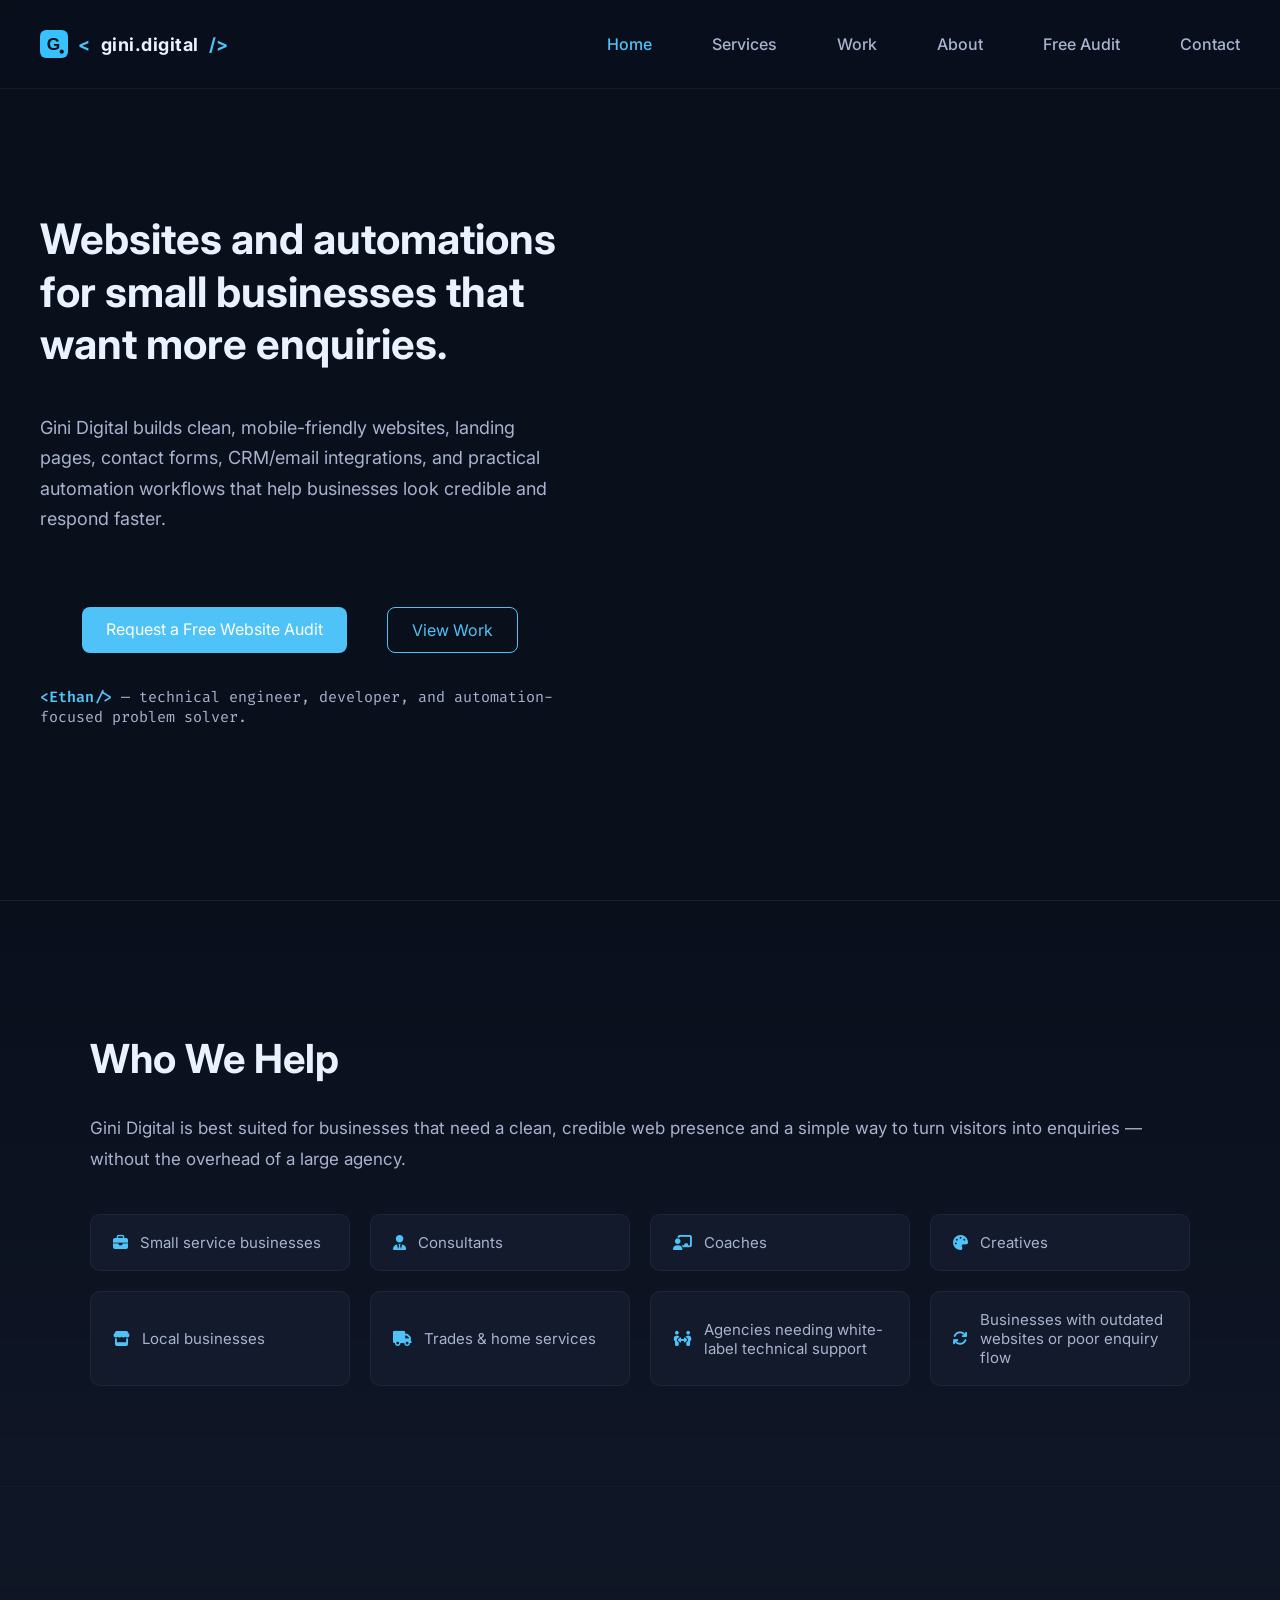
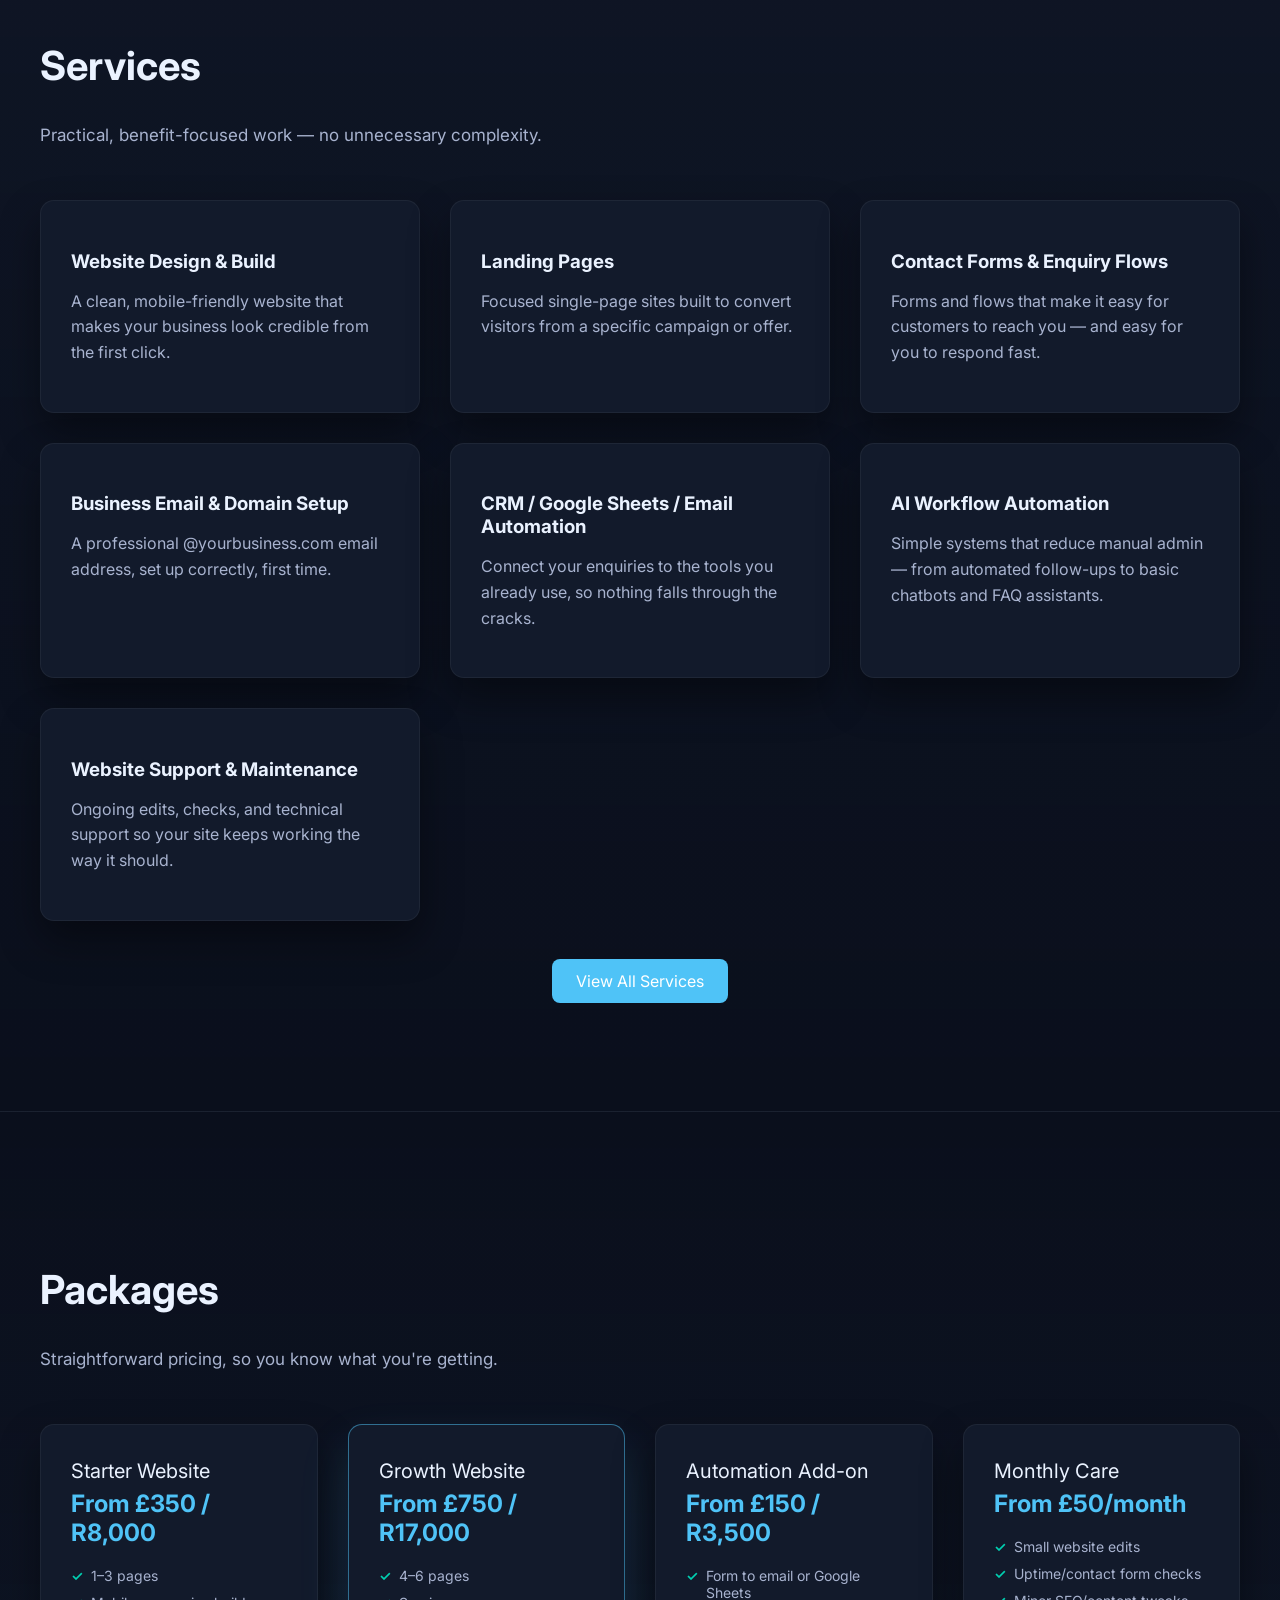
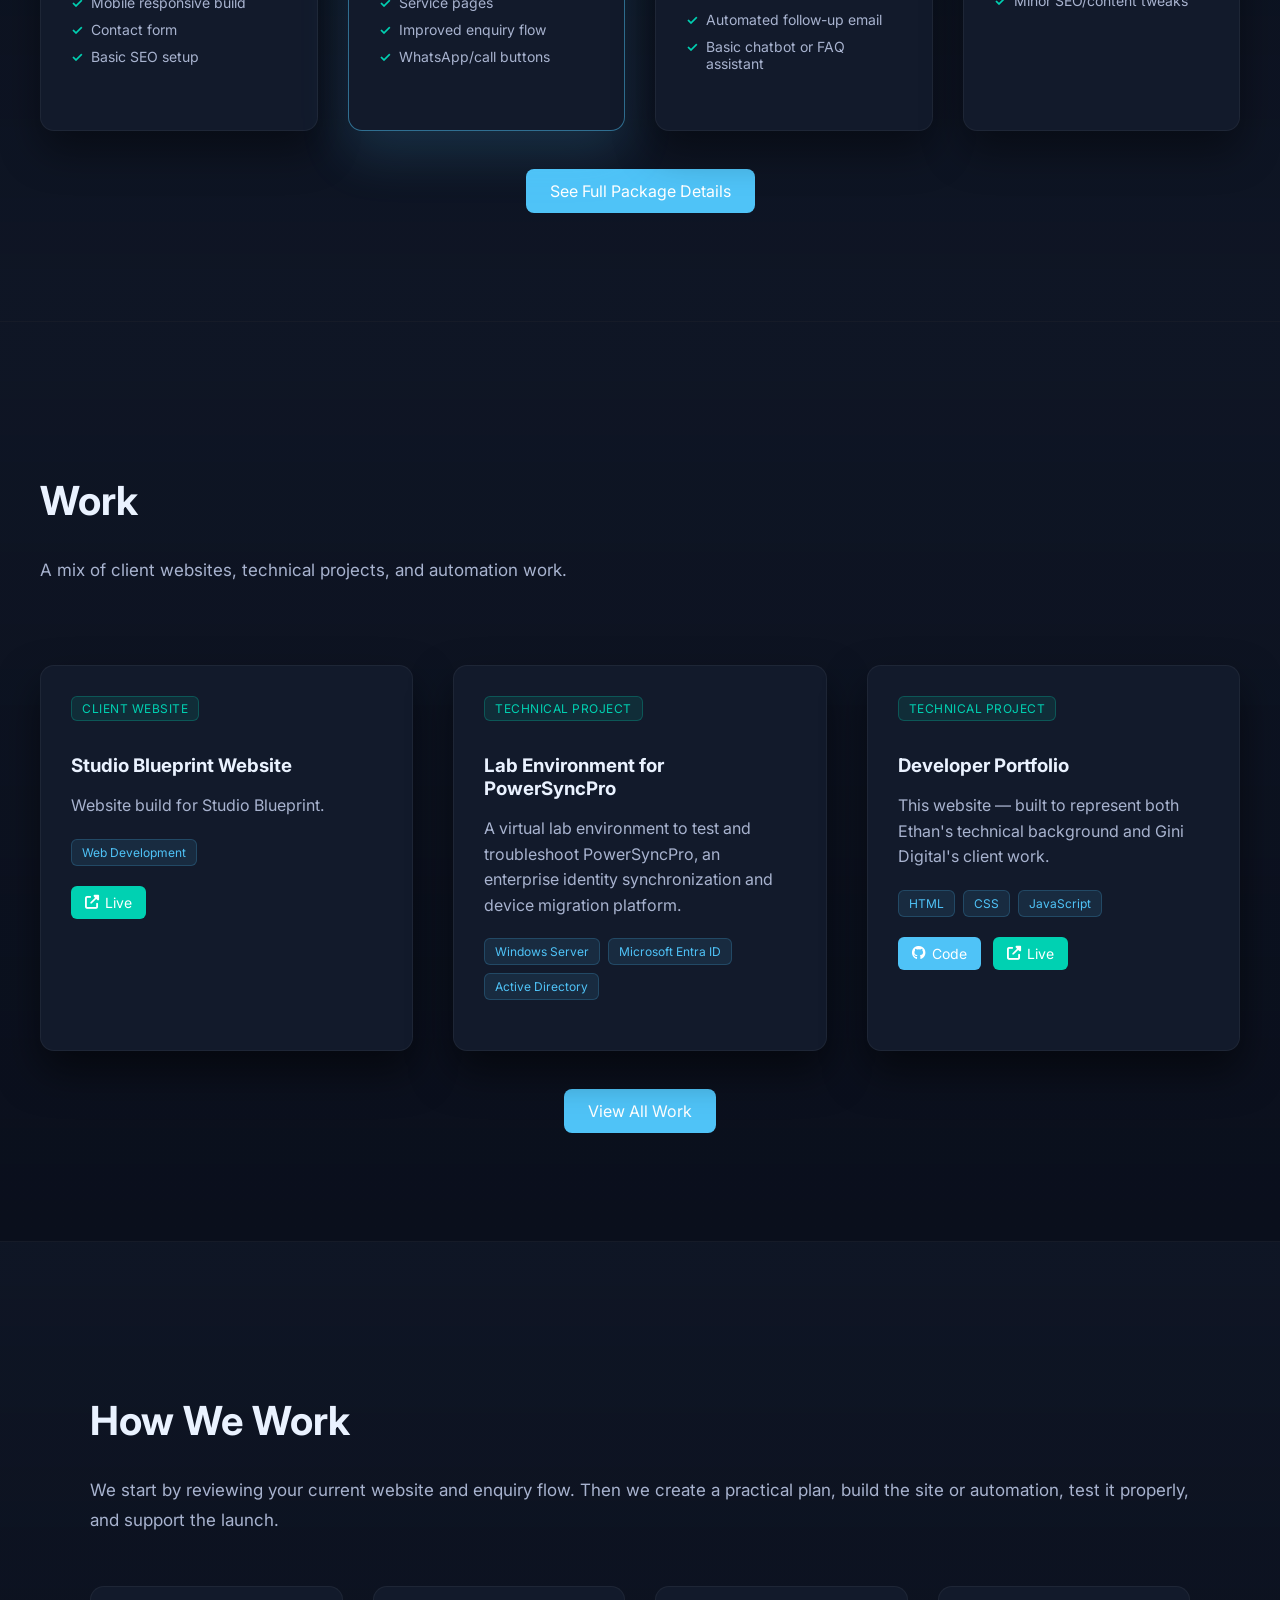
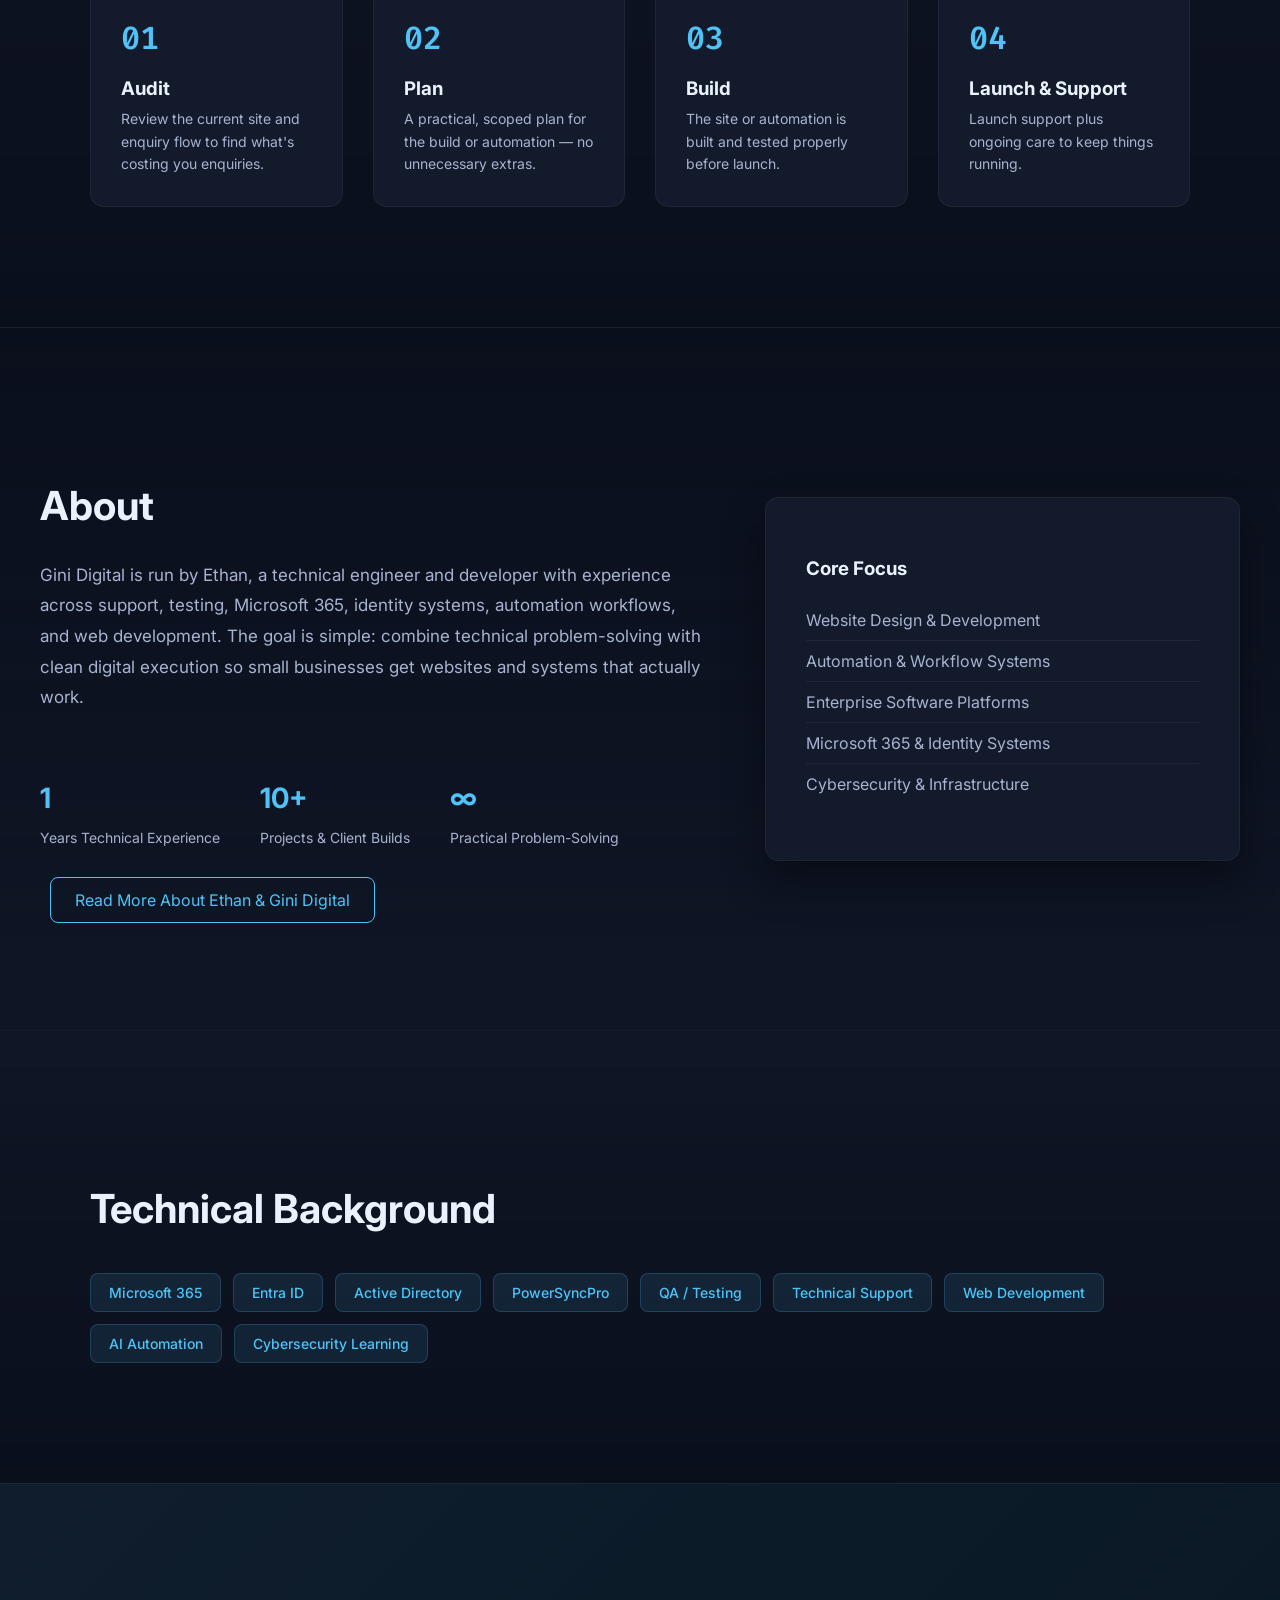
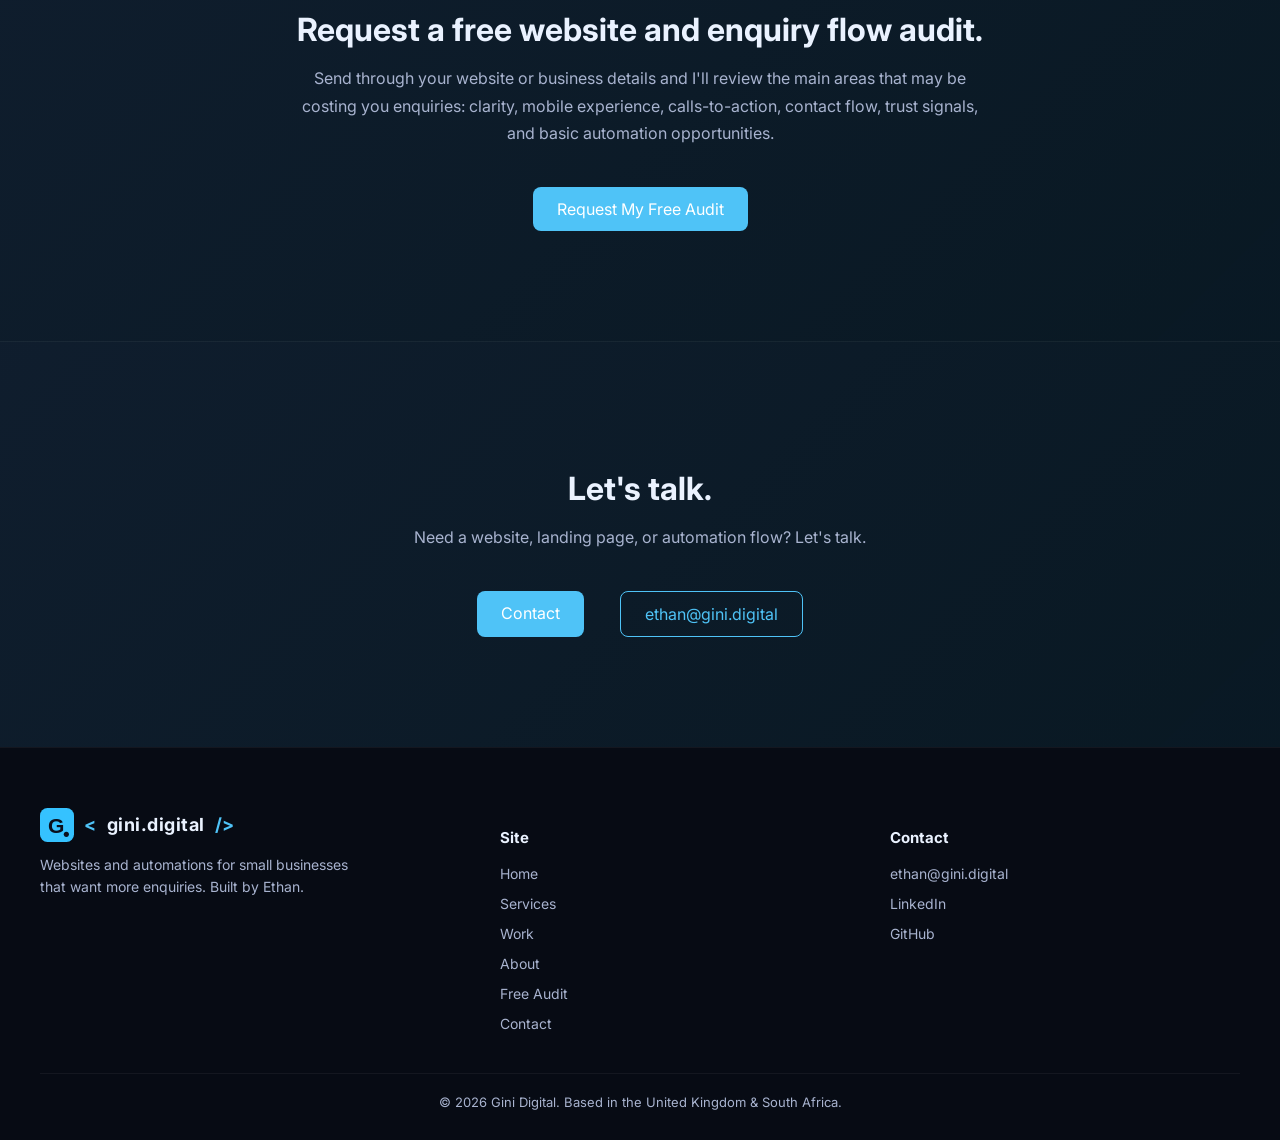
==== commit 91bddee6: "Wire up new brand icon set across the site Adds icon.svg / favicon-16 / favicon-32 / icon-512 as the" ====
--- a/index.html
+++ b/index.html
@@ -29,7 +29,7 @@
     />
     <meta
       property="og:image"
-      content="https://gini.digital/images/preview.png"
+      content="https://gini.digital/images/logo-lockup-dark-2x.png"
     />
     <meta property="og:url" content="https://gini.digital/" />
     <meta property="og:type" content="website" />
@@ -45,23 +45,13 @@
     />
     <meta
       name="twitter:image"
-      content="https://gini.digital/images/preview.png"
-    />
-
-    <link rel="icon" type="image/png" href="/images/favicon.png" />
-    <link
-      rel="icon"
-      type="image/png"
-      sizes="32x32"
-      href="/images/favicon.png"
-    />
-    <link
-      rel="icon"
-      type="image/png"
-      sizes="16x16"
-      href="/images/favicon.png"
-    />
-    <link rel="apple-touch-icon" href="/images/favicon.png" />
+      content="https://gini.digital/images/logo-lockup-dark-2x.png"
+    />
+
+    <link rel="icon" type="image/svg+xml" href="/images/icon.svg" />
+    <link rel="icon" type="image/png" sizes="32x32" href="/images/favicon-32.png" />
+    <link rel="icon" type="image/png" sizes="16x16" href="/images/favicon-16.png" />
+    <link rel="apple-touch-icon" href="/images/icon-512.png" />
 
     <link rel="stylesheet" href="/CSS/style.css" />
 
@@ -80,6 +70,7 @@
   <body>
     <div class="loader-screen" id="loader">
       <div class="loader-content">
+        <img src="/images/icon.svg" alt="" class="loader-icon" />
         <div class="loader-spinner"></div>
         <div id="loaderPercent">0%</div>
       </div>
@@ -88,6 +79,7 @@
     <header class="main-header">
       <nav class="nav-container">
         <a href="/" class="logo">
+          <img src="/images/icon.svg" alt="" class="logo-icon" />
           <span class="logo-code">&lt;</span>gini.digital<span class="logo-code"
             >/&gt;</span
           >
@@ -542,6 +534,7 @@
       <div class="footer-container">
         <div class="footer-brand">
           <div class="logo">
+            <img src="/images/icon.svg" alt="" class="logo-icon" />
             <span class="logo-code">&lt;</span>gini.digital<span
               class="logo-code"
               >/&gt;</span
--- a/CSS/style.css
+++ b/CSS/style.css
@@ -50,6 +50,10 @@
 }
 
 .logo {
+  display: flex;
+  align-items: center;
+  gap: 10px;
+
   font-weight: 700;
   font-size: 18px;
 
@@ -57,6 +61,17 @@
 
   color: var(--text);
   text-decoration: none;
+}
+
+.logo-icon {
+  width: 28px;
+  height: 28px;
+  flex-shrink: 0;
+}
+
+.footer-brand .logo-icon {
+  width: 34px;
+  height: 34px;
 }
 
 .logo-code {
@@ -325,6 +340,18 @@
   justify-content: center;
 }
 
+.loader-content {
+  display: flex;
+  flex-direction: column;
+  align-items: center;
+  gap: 18px;
+}
+
+.loader-icon {
+  width: 48px;
+  height: 48px;
+}
+
 .loader-spinner {
   width: 50px;
   height: 50px;
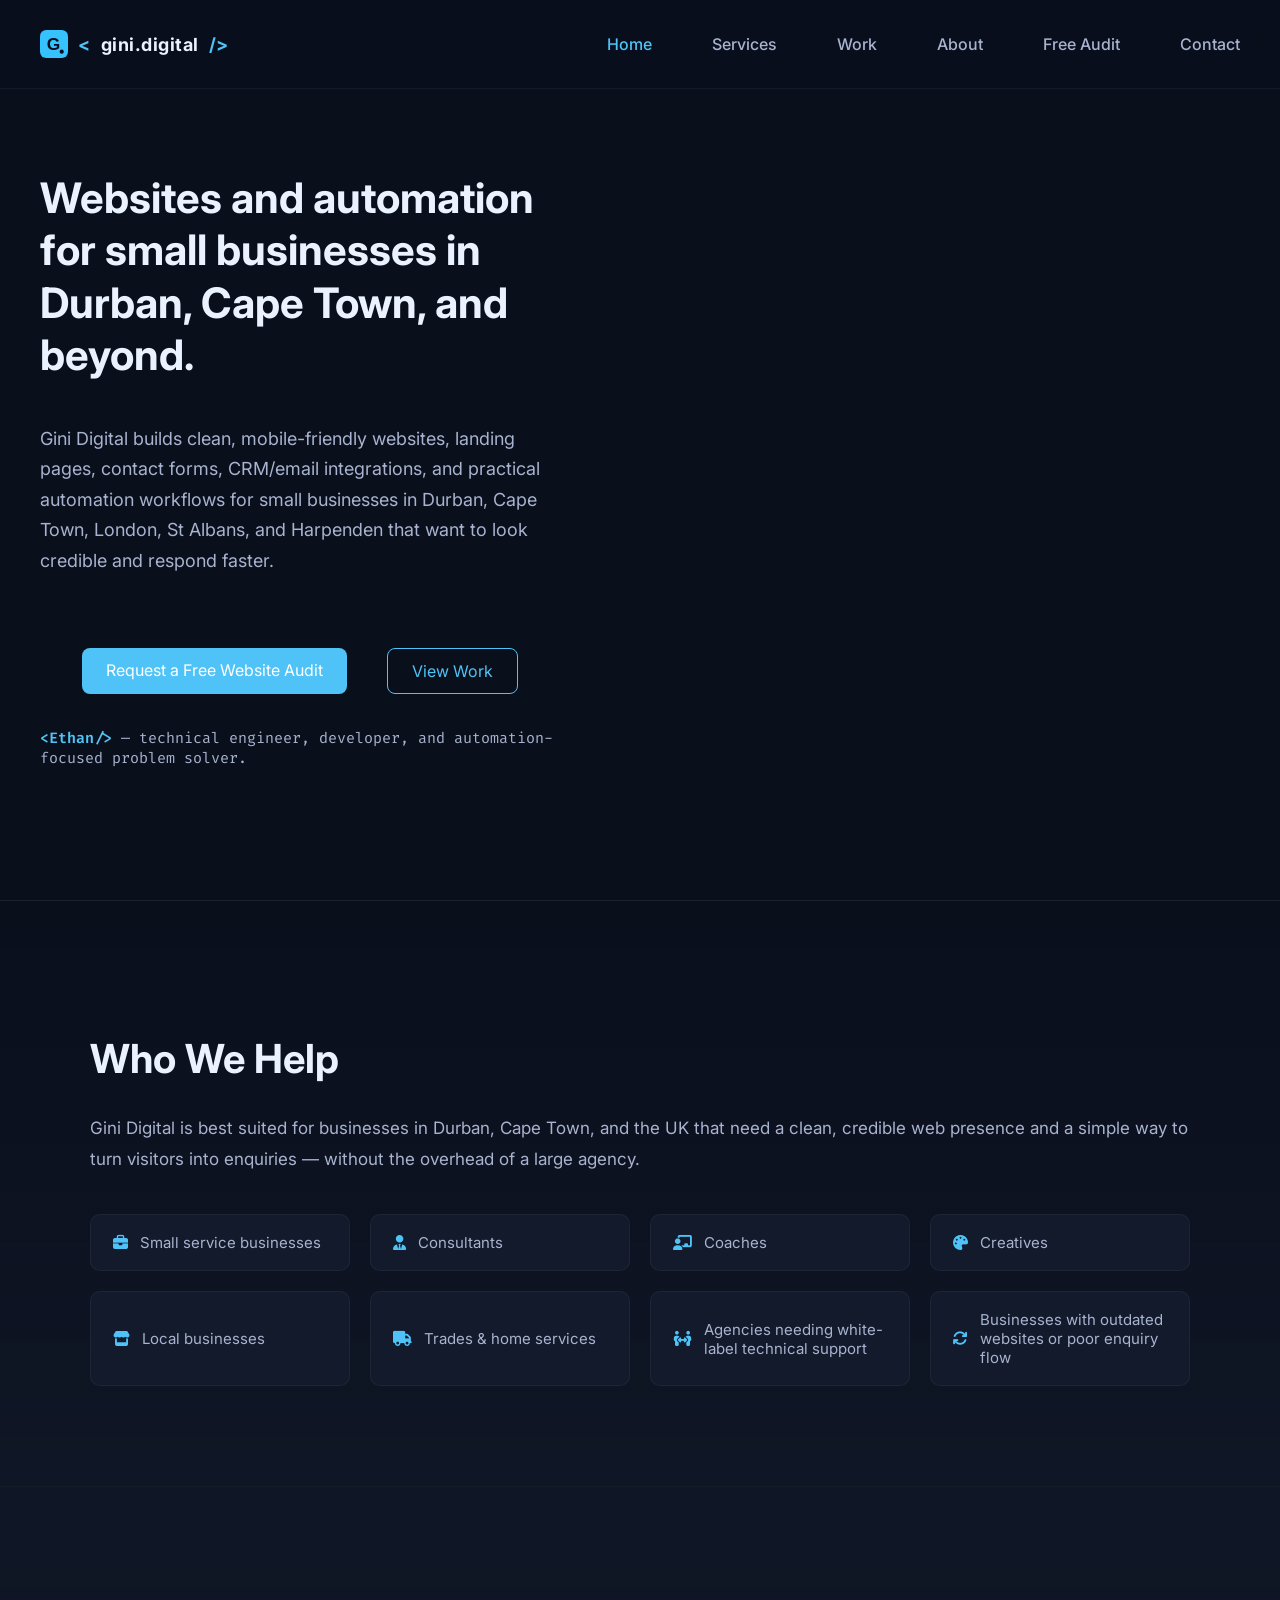
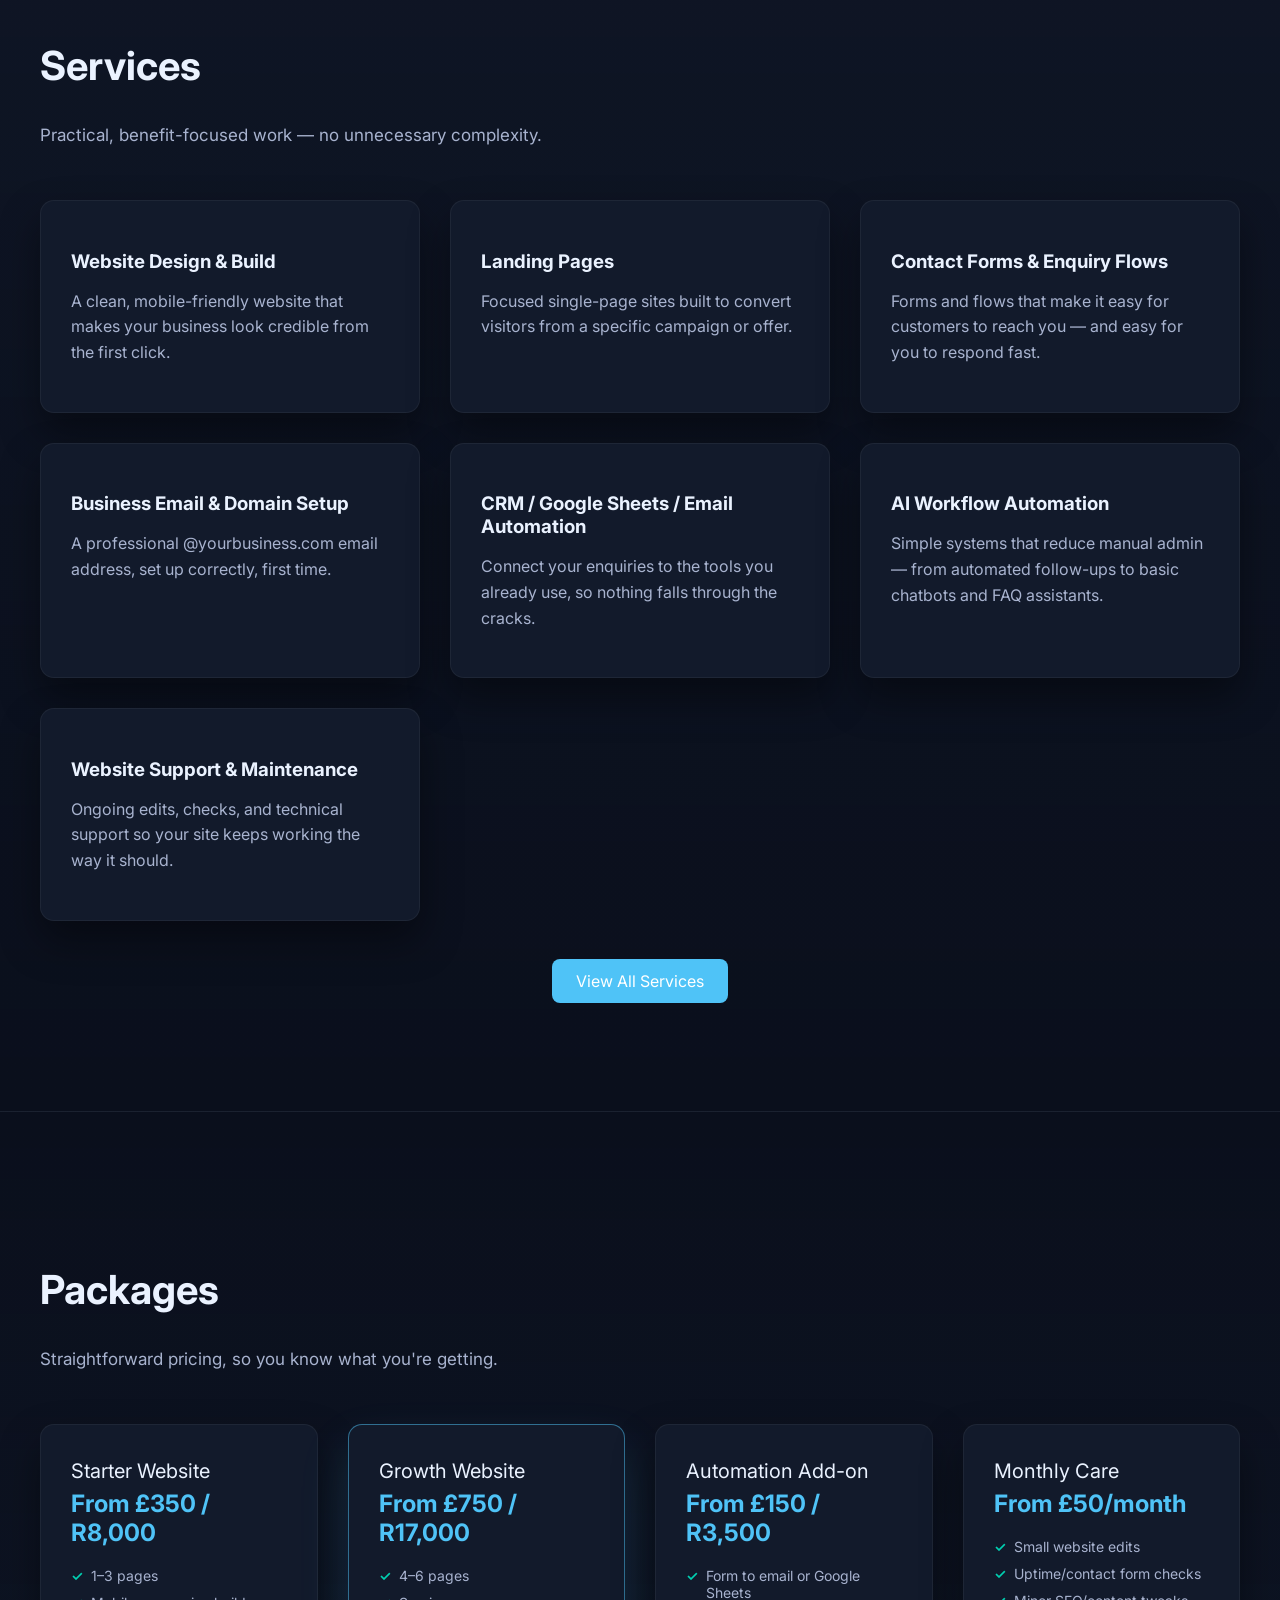
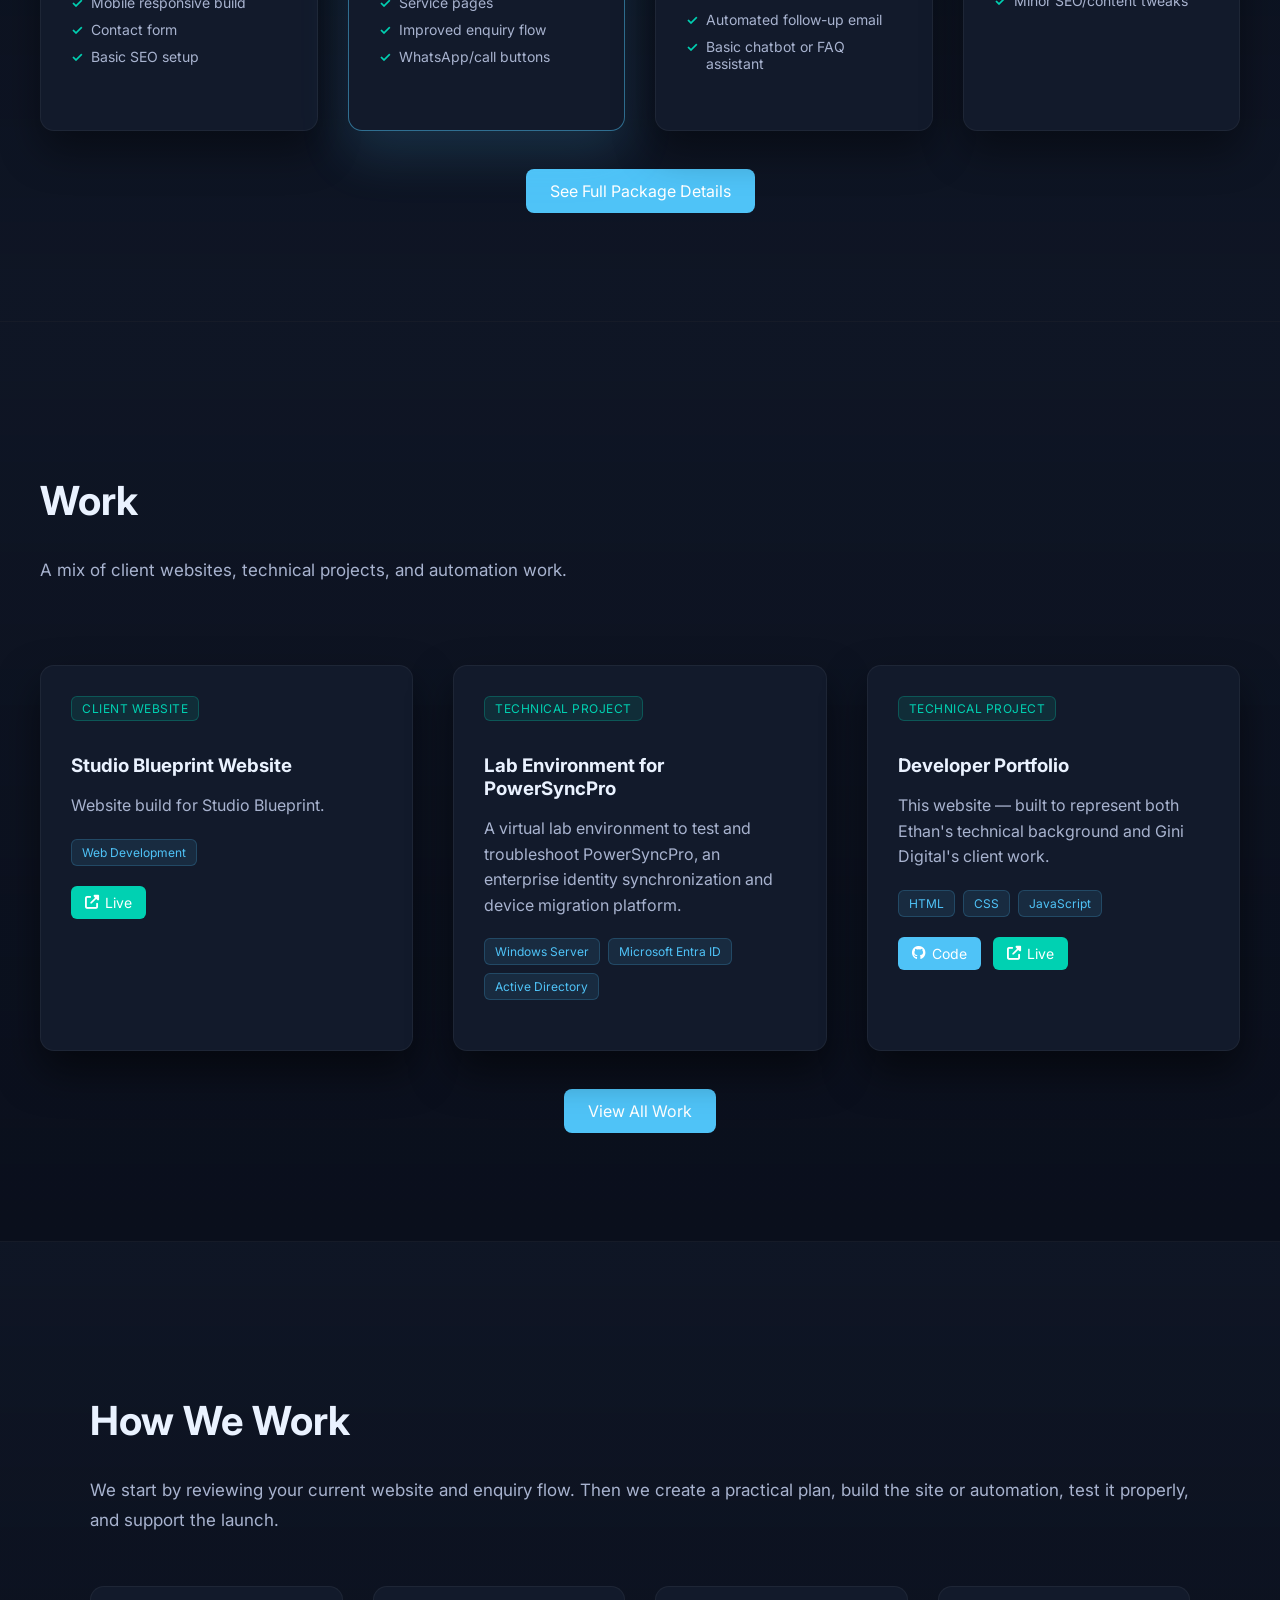
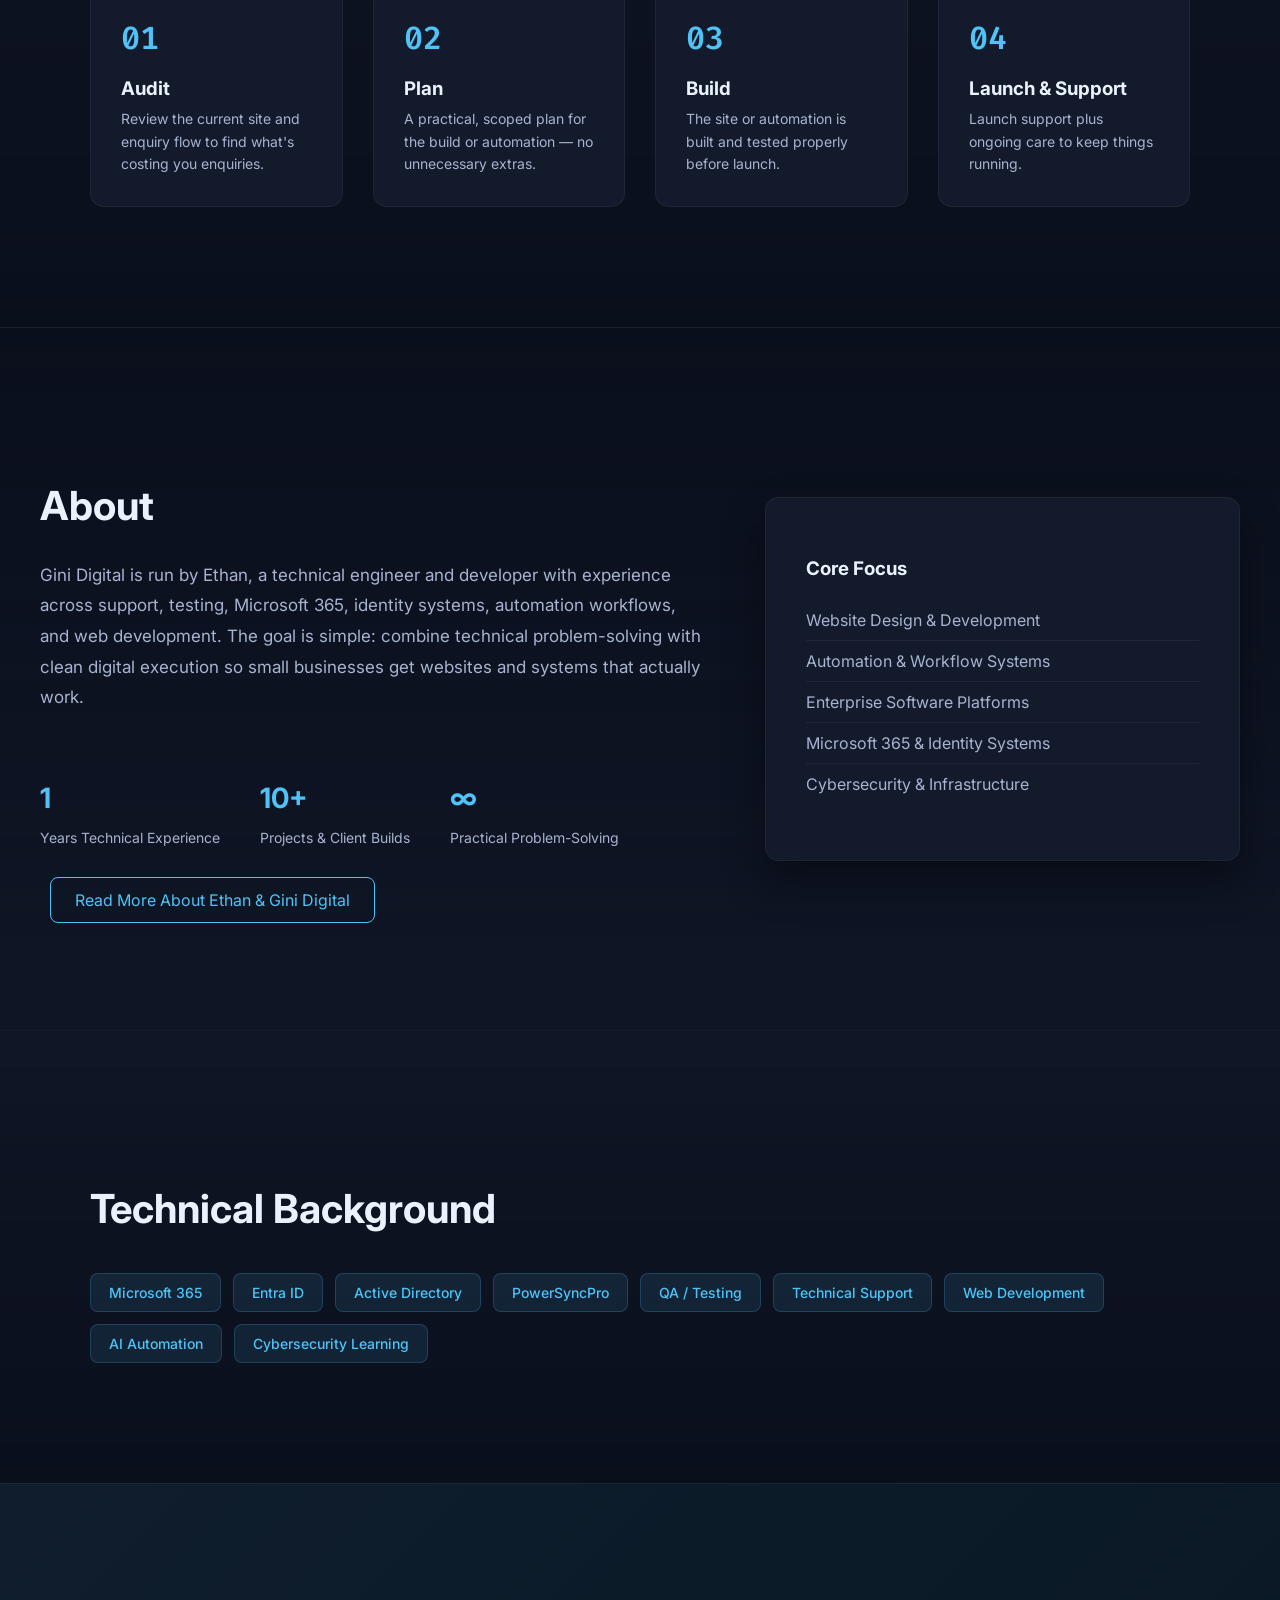
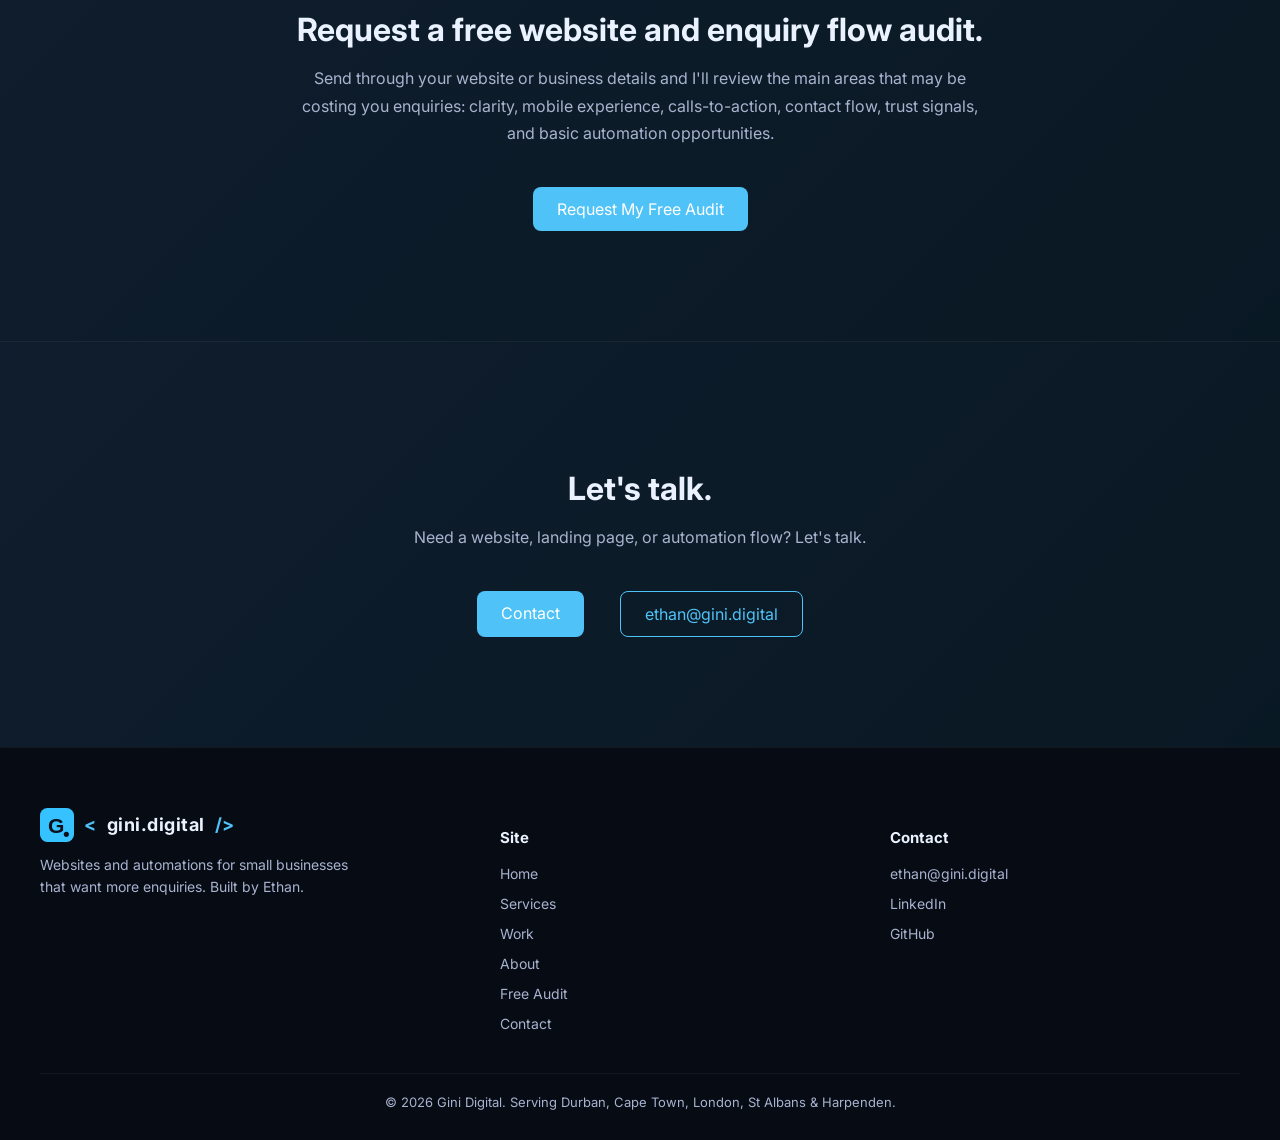
==== commit 7a277dcc: "Local SEO pass: target Durban/Cape Town/UK service-area keywords Rewrites titles (under 60 chars, on" ====
--- a/index.html
+++ b/index.html
@@ -4,11 +4,11 @@
   <head>
     <meta charset="UTF-8" />
     <meta name="viewport" content="width=device-width, initial-scale=1.0" />
-    <title>Gini Digital | Websites &amp; Automation for Small Businesses</title>
+    <title>Small Business Website Designer in Durban | Gini Digital</title>
 
     <meta
       name="description"
-      content="Gini Digital builds clean websites, landing pages, enquiry flows, and simple automations for small businesses that want to look credible and generate more enquiries."
+      content="Websites, landing pages, and AI automation for small businesses in Durban, Cape Town, and the UK. Request your free website audit today."
     />
 
     <meta name="author" content="Ethan" />
@@ -21,11 +21,11 @@
 
     <meta
       property="og:title"
-      content="Gini Digital | Websites & Automation for Small Businesses"
+      content="Small Business Website Designer in Durban | Gini Digital"
     />
     <meta
       property="og:description"
-      content="Gini Digital builds clean websites, landing pages, enquiry flows, and simple automations for small businesses that want to look credible and generate more enquiries."
+      content="Websites, landing pages, and AI automation for small businesses in Durban, Cape Town, and the UK. Request your free website audit today."
     />
     <meta
       property="og:image"
@@ -37,11 +37,11 @@
     <meta name="twitter:card" content="summary_large_image" />
     <meta
       name="twitter:title"
-      content="Gini Digital | Websites & Automation for Small Businesses"
+      content="Small Business Website Designer in Durban | Gini Digital"
     />
     <meta
       name="twitter:description"
-      content="Gini Digital builds clean websites, landing pages, enquiry flows, and simple automations for small businesses that want to look credible and generate more enquiries."
+      content="Websites, landing pages, and AI automation for small businesses in Durban, Cape Town, and the UK. Request your free website audit today."
     />
     <meta
       name="twitter:image"
@@ -55,6 +55,29 @@
 
     <link rel="stylesheet" href="/CSS/style.css" />
 
+    <script type="application/ld+json">
+      {
+        "@context": "https://schema.org",
+        "@type": "LocalBusiness",
+        "name": "Gini Digital",
+        "url": "https://gini.digital/",
+        "email": "ethan@gini.digital",
+        "logo": "https://gini.digital/images/icon-512.png",
+        "description": "Gini Digital builds websites, landing pages, and AI automation for small businesses in Durban, Cape Town, and the UK.",
+        "areaServed": [
+          { "@type": "City", "name": "Durban" },
+          { "@type": "City", "name": "Cape Town" },
+          { "@type": "City", "name": "London" },
+          { "@type": "City", "name": "St Albans" },
+          { "@type": "City", "name": "Harpenden" }
+        ],
+        "sameAs": [
+          "https://www.linkedin.com/in/ethan-robinson-934154223/",
+          "https://github.com/Gini-Build"
+        ]
+      }
+    </script>
+
     <link rel="preconnect" href="https://fonts.googleapis.com" />
     <link
       href="https://fonts.googleapis.com/css2?family=Fira+Code:wght@400;600&family=Inter:wght@400;600;700&display=swap"
@@ -70,7 +93,7 @@
   <body>
     <div class="loader-screen" id="loader">
       <div class="loader-content">
-        <img src="/images/icon.svg" alt="" class="loader-icon" />
+        <img src="/images/icon.svg" alt="Gini Digital" class="loader-icon" />
         <div class="loader-spinner"></div>
         <div id="loaderPercent">0%</div>
       </div>
@@ -109,14 +132,16 @@
       <div class="hero-container">
         <div class="hero-text-col">
           <h1 class="hero-headline">
-            Websites and automations for small businesses that want more
-            enquiries.
+            Websites and automation for small businesses in Durban, Cape
+            Town, and beyond.
           </h1>
 
           <p class="hero-description">
             Gini Digital builds clean, mobile-friendly websites, landing pages,
             contact forms, CRM/email integrations, and practical automation
-            workflows that help businesses look credible and respond faster.
+            workflows for small businesses in Durban, Cape Town, London, St
+            Albans, and Harpenden that want to look credible and respond
+            faster.
           </p>
 
           <div class="hero-buttons">
@@ -139,9 +164,10 @@
         <h2 class="section-title">Who We Help</h2>
 
         <p class="about-description">
-          Gini Digital is best suited for businesses that need a clean, credible
-          web presence and a simple way to turn visitors into enquiries —
-          without the overhead of a large agency.
+          Gini Digital is best suited for businesses in Durban, Cape Town, and
+          the UK that need a clean, credible web presence and a simple way to
+          turn visitors into enquiries — without the overhead of a large
+          agency.
         </p>
 
         <div class="who-grid">
@@ -583,8 +609,8 @@
       </div>
 
       <div class="footer-bottom">
-        &copy; 2026 Gini Digital. Based in the United Kingdom &amp; South
-        Africa.
+        &copy; 2026 Gini Digital. Serving Durban, Cape Town, London, St Albans
+        &amp; Harpenden.
       </div>
     </footer>
 
--- a/CSS/style.css
+++ b/CSS/style.css
@@ -846,14 +846,20 @@
   margin: auto;
 }
 
-.contact-grid {
-  display: grid;
-
-  grid-template-columns: 1fr 1fr;
-
-  gap: 60px;
+.contact-stack {
+  display: flex;
+  flex-direction: column;
+  align-items: center;
+
+  gap: 50px;
 
   margin-top: 60px;
+}
+
+.contact-stack .contact-form-card,
+.contact-stack .contact-info {
+  width: 100%;
+  max-width: 700px;
 }
 
 .contact-info h3 {
@@ -896,11 +902,6 @@
   color: var(--primary);
 }
 
-.contact-info.standalone {
-  max-width: 560px;
-  margin: 40px auto 0;
-}
-
 .contact-form-card {
   background: var(--card);
 
@@ -911,6 +912,13 @@
   border: 1px solid rgba(255, 255, 255, 0.05);
 
   box-shadow: 0 20px 40px rgba(0, 0, 0, 0.5);
+}
+
+.contact-form-card .hs-form-frame {
+  background: #ffffff;
+  padding: 24px;
+  border-radius: 8px;
+  overflow: hidden;
 }
 
 .form-group {
@@ -966,8 +974,9 @@
 }
 
 @media (max-width: 900px) {
-  .contact-grid {
-    grid-template-columns: 1fr;
+  .contact-stack .contact-form-card,
+  .contact-stack .contact-info {
+    max-width: 100%;
   }
 }
 
@@ -1075,15 +1084,7 @@
     gap: 30px;
   }
 
-  /* Contact */
-
-  .contact-grid {
-    grid-template-columns: 1fr;
-
-    gap: 30px;
-  }
-
-  /* Navbar 
+  /* Navbar
 
   .nav-links {
     display: none;
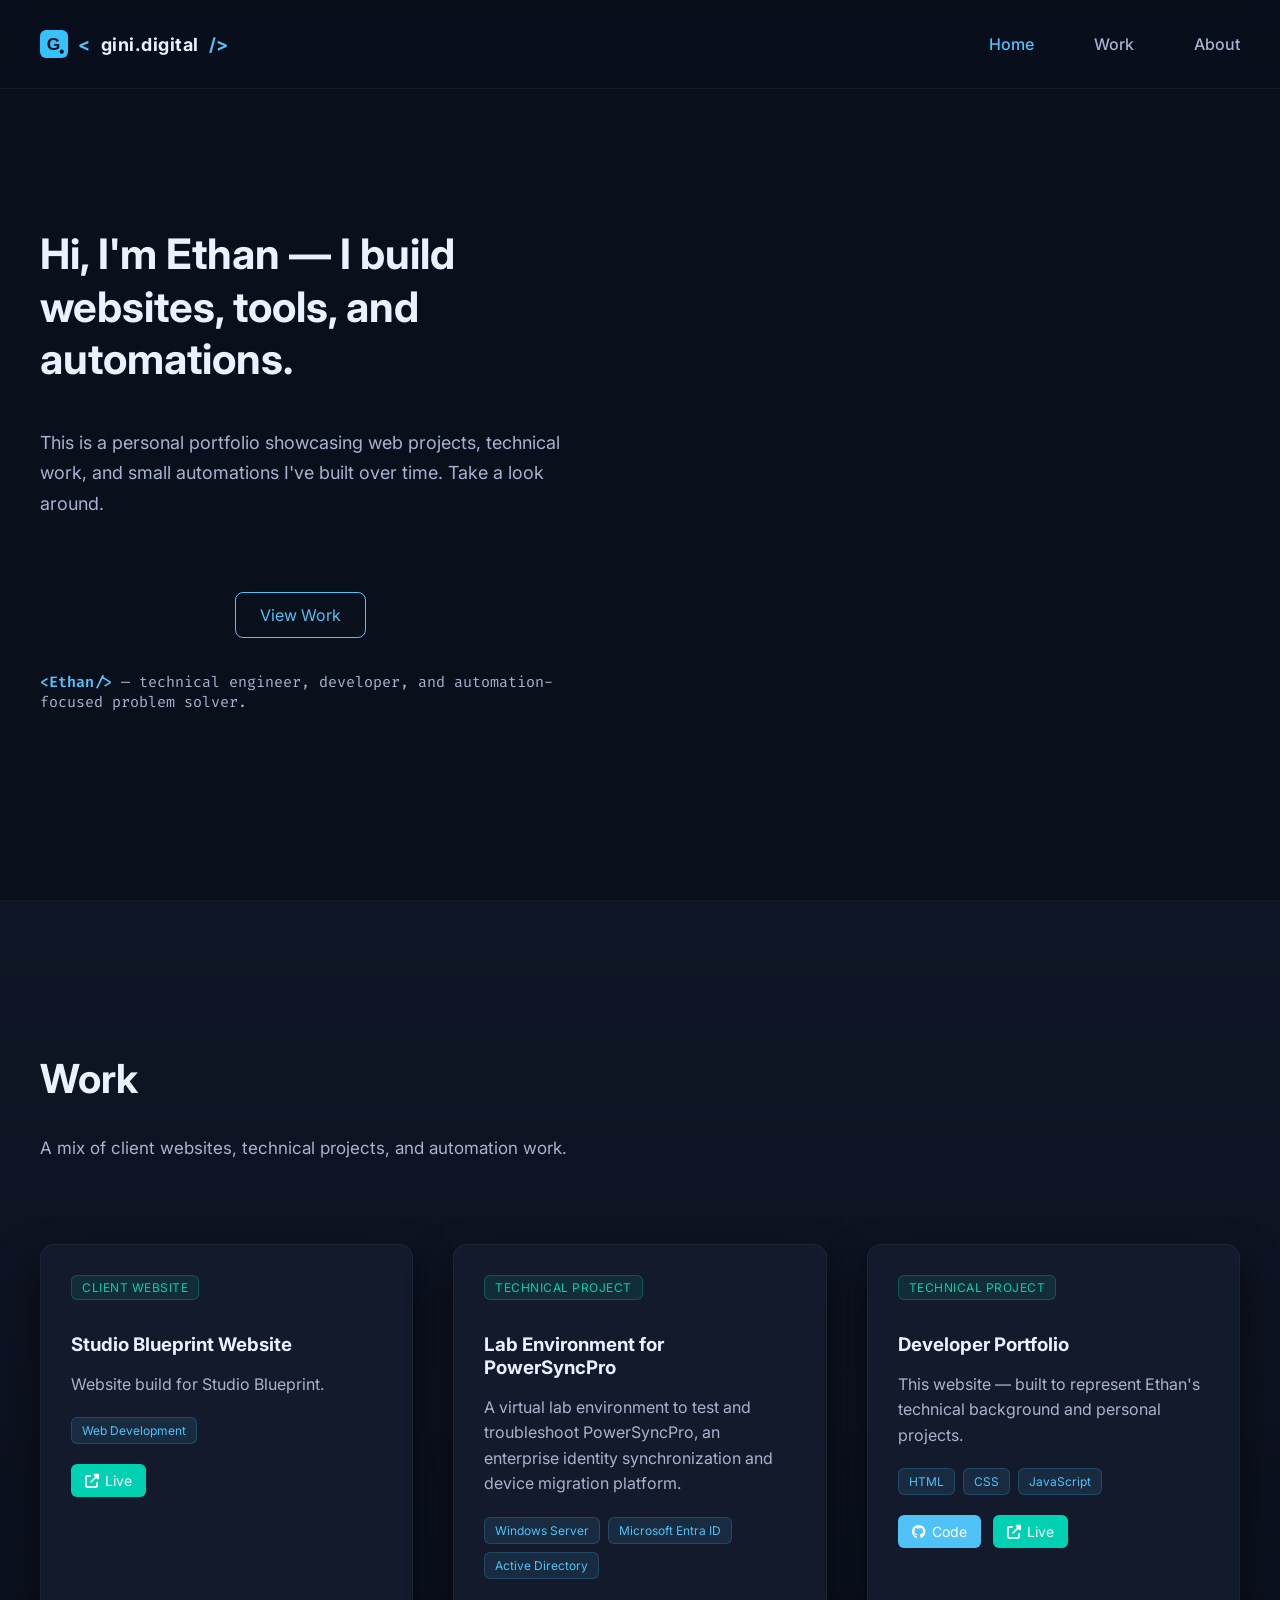
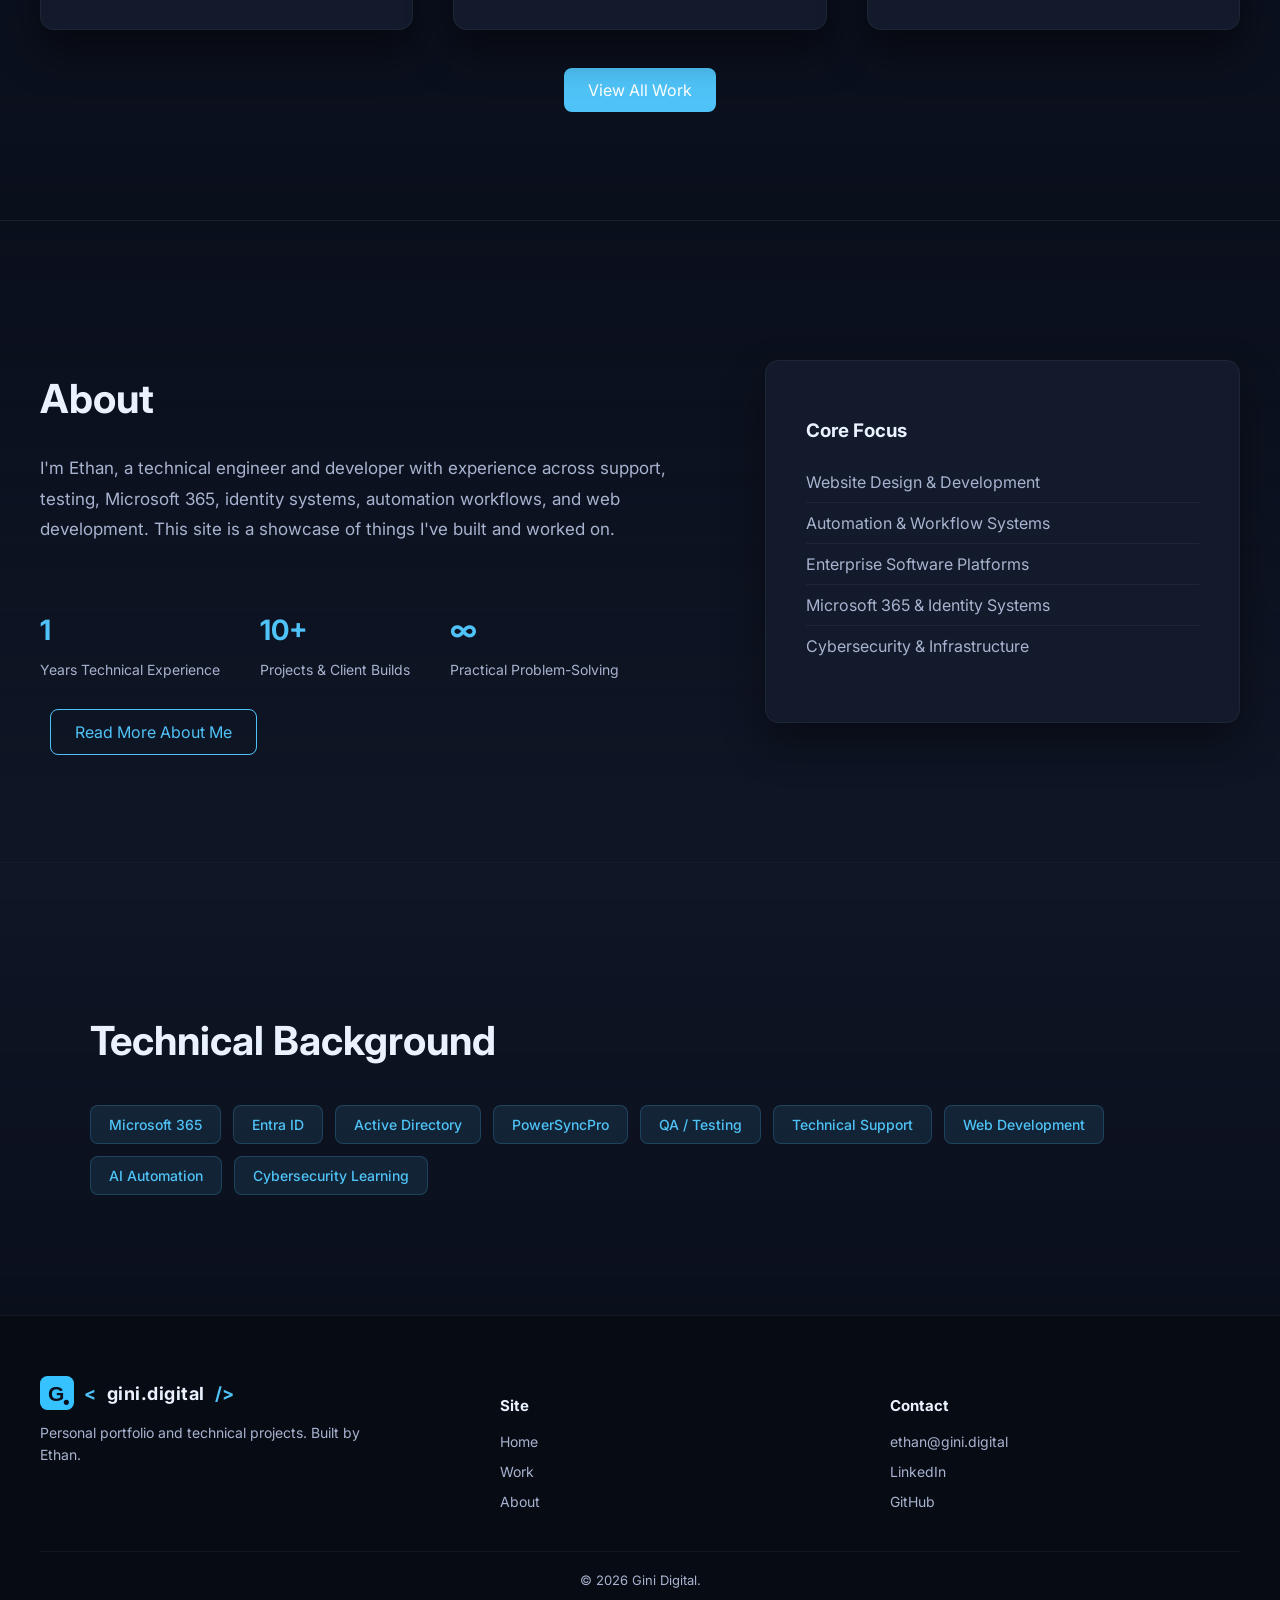
==== commit ae2c16a8: "Temporarily switch site to neutral personal-portfolio mode Comments out (does not delete) every busi" ====
--- a/index.html
+++ b/index.html
@@ -4,12 +4,22 @@
   <head>
     <meta charset="UTF-8" />
     <meta name="viewport" content="width=device-width, initial-scale=1.0" />
-    <title>Small Business Website Designer in Durban | Gini Digital</title>
-
+
+    <!-- HIDDEN: original business title — restore later -->
+    <!-- <title>Small Business Website Designer in Durban | Gini Digital</title> -->
+    <title>Ethan | Personal Portfolio</title>
+
+    <!-- HIDDEN: original business meta description — restore later -->
+    <!--
     <meta
       name="description"
       content="Websites, landing pages, and AI automation for small businesses in Durban, Cape Town, and the UK. Request your free website audit today."
     />
+    -->
+    <meta
+      name="description"
+      content="Personal portfolio of Ethan — a technical engineer and developer sharing web projects, technical work, and automations he's built."
+    />
 
     <meta name="author" content="Ethan" />
 
@@ -19,6 +29,8 @@
 
     <meta name="theme-color" content="#0A0F1C" />
 
+    <!-- HIDDEN: original business Open Graph / Twitter tags — restore later -->
+    <!--
     <meta
       property="og:title"
       content="Small Business Website Designer in Durban | Gini Digital"
@@ -27,6 +39,19 @@
       property="og:description"
       content="Websites, landing pages, and AI automation for small businesses in Durban, Cape Town, and the UK. Request your free website audit today."
     />
+    <meta name="twitter:title"
+      content="Small Business Website Designer in Durban | Gini Digital"
+    />
+    <meta
+      name="twitter:description"
+      content="Websites, landing pages, and AI automation for small businesses in Durban, Cape Town, and the UK. Request your free website audit today."
+    />
+    -->
+    <meta property="og:title" content="Ethan | Personal Portfolio" />
+    <meta
+      property="og:description"
+      content="Personal portfolio of Ethan — a technical engineer and developer sharing web projects, technical work, and automations he's built."
+    />
     <meta
       property="og:image"
       content="https://gini.digital/images/logo-lockup-dark-2x.png"
@@ -35,13 +60,10 @@
     <meta property="og:type" content="website" />
 
     <meta name="twitter:card" content="summary_large_image" />
-    <meta
-      name="twitter:title"
-      content="Small Business Website Designer in Durban | Gini Digital"
-    />
+    <meta name="twitter:title" content="Ethan | Personal Portfolio" />
     <meta
       name="twitter:description"
-      content="Websites, landing pages, and AI automation for small businesses in Durban, Cape Town, and the UK. Request your free website audit today."
+      content="Personal portfolio of Ethan — a technical engineer and developer sharing web projects, technical work, and automations he's built."
     />
     <meta
       name="twitter:image"
@@ -55,6 +77,8 @@
 
     <link rel="stylesheet" href="/CSS/style.css" />
 
+    <!-- HIDDEN: LocalBusiness structured data (business/service schema) — restore later -->
+    <!--
     <script type="application/ld+json">
       {
         "@context": "https://schema.org",
@@ -77,6 +101,7 @@
         ]
       }
     </script>
+    -->
 
     <link rel="preconnect" href="https://fonts.googleapis.com" />
     <link
@@ -110,11 +135,14 @@
 
         <ul class="nav-menu">
           <li><a href="/" class="nav-link active">Home</a></li>
-          <li><a href="/services/" class="nav-link">Services</a></li>
           <li><a href="/work/" class="nav-link">Work</a></li>
           <li><a href="/about/" class="nav-link">About</a></li>
+          <!-- HIDDEN: nav links to business pages (Services/Free Audit/Contact) — restore later -->
+          <!--
+          <li><a href="/services/" class="nav-link">Services</a></li>
           <li><a href="/free-audit/" class="nav-link">Free Audit</a></li>
           <li><a href="/contact/" class="nav-link">Contact</a></li>
+          -->
         </ul>
 
         <div class="menu-toggle" id="menuToggle">
@@ -131,11 +159,19 @@
 
       <div class="hero-container">
         <div class="hero-text-col">
+          <!-- HIDDEN: original business headline — restore later -->
+          <!--
           <h1 class="hero-headline">
             Websites and automation for small businesses in Durban, Cape
             Town, and beyond.
           </h1>
-
+          -->
+          <h1 class="hero-headline">
+            Hi, I'm Ethan — I build websites, tools, and automations.
+          </h1>
+
+          <!-- HIDDEN: original business description — restore later -->
+          <!--
           <p class="hero-description">
             Gini Digital builds clean, mobile-friendly websites, landing pages,
             contact forms, CRM/email integrations, and practical automation
@@ -143,11 +179,20 @@
             Albans, and Harpenden that want to look credible and respond
             faster.
           </p>
+          -->
+          <p class="hero-description">
+            This is a personal portfolio showcasing web projects, technical
+            work, and small automations I've built over time. Take a look
+            around.
+          </p>
 
           <div class="hero-buttons">
+            <!-- HIDDEN: lead-gen CTA button (Free Audit) — restore later -->
+            <!--
             <a href="/free-audit/" class="btn-primary"
               >Request a Free Website Audit</a
             >
+            -->
             <a href="/work/" class="btn-secondary">View Work</a>
           </div>
 
@@ -159,6 +204,8 @@
       </div>
     </section>
 
+    <!-- HIDDEN: Who We Help section (business ICP targeting) — restore later -->
+    <!--
     <section id="who-we-help" class="who-section">
       <div class="who-container">
         <h2 class="section-title">Who We Help</h2>
@@ -200,7 +247,10 @@
         </div>
       </div>
     </section>
-
+    -->
+
+    <!-- HIDDEN: Services preview section (what I offer / sales copy) — restore later -->
+    <!--
     <section id="services" class="services-preview-section">
       <div class="services-preview-container">
         <h2 class="section-title">Services</h2>
@@ -272,7 +322,10 @@
         </div>
       </div>
     </section>
-
+    -->
+
+    <!-- HIDDEN: Packages preview section (pricing) — restore later -->
+    <!--
     <section id="packages" class="packages-section">
       <div class="packages-container">
         <h2 class="section-title">Packages</h2>
@@ -332,6 +385,7 @@
         </div>
       </div>
     </section>
+    -->
 
     <section id="projects" class="projects-section">
       <div class="projects-container">
@@ -378,8 +432,8 @@
             <span class="project-category">Technical Project</span>
             <h3>Developer Portfolio</h3>
             <p>
-              This website — built to represent both Ethan's technical
-              background and Gini Digital's client work.
+              This website — built to represent Ethan's technical background
+              and personal projects.
             </p>
             <div class="project-tech">
               <span>HTML</span> <span>CSS</span> <span>JavaScript</span>
@@ -409,6 +463,8 @@
       </div>
     </section>
 
+    <!-- HIDDEN: Process section (agency methodology / sales framing) — restore later -->
+    <!--
     <section id="process" class="process-section">
       <div class="process-container">
         <h2 class="section-title">How We Work</h2>
@@ -451,12 +507,15 @@
         </div>
       </div>
     </section>
+    -->
 
     <section id="about" class="about-section">
       <div class="about-container">
         <div class="about-text">
           <h2 class="section-title">About</h2>
 
+          <!-- HIDDEN: original business-framed About paragraph — restore later -->
+          <!--
           <p class="about-description">
             Gini Digital is run by Ethan, a technical engineer and developer
             with experience across support, testing, Microsoft 365, identity
@@ -465,6 +524,13 @@
             execution so small businesses get websites and systems that actually
             work.
           </p>
+          -->
+          <p class="about-description">
+            I'm Ethan, a technical engineer and developer with experience
+            across support, testing, Microsoft 365, identity systems,
+            automation workflows, and web development. This site is a
+            showcase of things I've built and worked on.
+          </p>
 
           <div class="about-stats">
             <div class="stat">
@@ -484,9 +550,7 @@
           </div>
 
           <div class="section-cta left">
-            <a href="/about/" class="btn-secondary"
-              >Read More About Ethan &amp; Gini Digital</a
-            >
+            <a href="/about/" class="btn-secondary">Read More About Me</a>
           </div>
         </div>
 
@@ -524,6 +588,8 @@
       </div>
     </section>
 
+    <!-- HIDDEN: Free Audit CTA section (lead-gen, links to hidden page) — restore later -->
+    <!--
     <section id="free-audit" class="cta-section">
       <div class="cta-container">
         <h2>Request a free website and enquiry flow audit.</h2>
@@ -540,7 +606,10 @@
         </div>
       </div>
     </section>
-
+    -->
+
+    <!-- HIDDEN: Contact CTA section (business solicitation, links to hidden page) — restore later -->
+    <!--
     <section id="contact" class="cta-section">
       <div class="cta-container">
         <h2>Let's talk.</h2>
@@ -555,6 +624,7 @@
         </div>
       </div>
     </section>
+    -->
 
     <footer class="site-footer">
       <div class="footer-container">
@@ -566,21 +636,28 @@
               >/&gt;</span
             >
           </div>
+          <!-- HIDDEN: original business tagline — restore later -->
+          <!--
           <p>
             Websites and automations for small businesses that want more
             enquiries. Built by Ethan.
           </p>
+          -->
+          <p>Personal portfolio and technical projects. Built by Ethan.</p>
         </div>
 
         <div class="footer-col">
           <h4>Site</h4>
           <ul>
             <li><a href="/">Home</a></li>
-            <li><a href="/services/">Services</a></li>
             <li><a href="/work/">Work</a></li>
             <li><a href="/about/">About</a></li>
+            <!-- HIDDEN: footer links to business pages — restore later -->
+            <!--
+            <li><a href="/services/">Services</a></li>
             <li><a href="/free-audit/">Free Audit</a></li>
             <li><a href="/contact/">Contact</a></li>
+            -->
           </ul>
         </div>
 
@@ -608,10 +685,14 @@
         </div>
       </div>
 
+      <!-- HIDDEN: original business/service-area footer line — restore later -->
+      <!--
       <div class="footer-bottom">
         &copy; 2026 Gini Digital. Serving Durban, Cape Town, London, St Albans
         &amp; Harpenden.
       </div>
+      -->
+      <div class="footer-bottom">&copy; 2026 Gini Digital.</div>
     </footer>
 
     <script src="/JS/main.js"></script>
--- a/CSS/style.css
+++ b/CSS/style.css
@@ -1204,6 +1204,10 @@
   max-width: 700px;
 }
 
+.page-hero p a {
+  color: var(--primary);
+}
+
 @media (max-width: 768px) {
   .page-hero {
     padding: 140px 20px 40px;
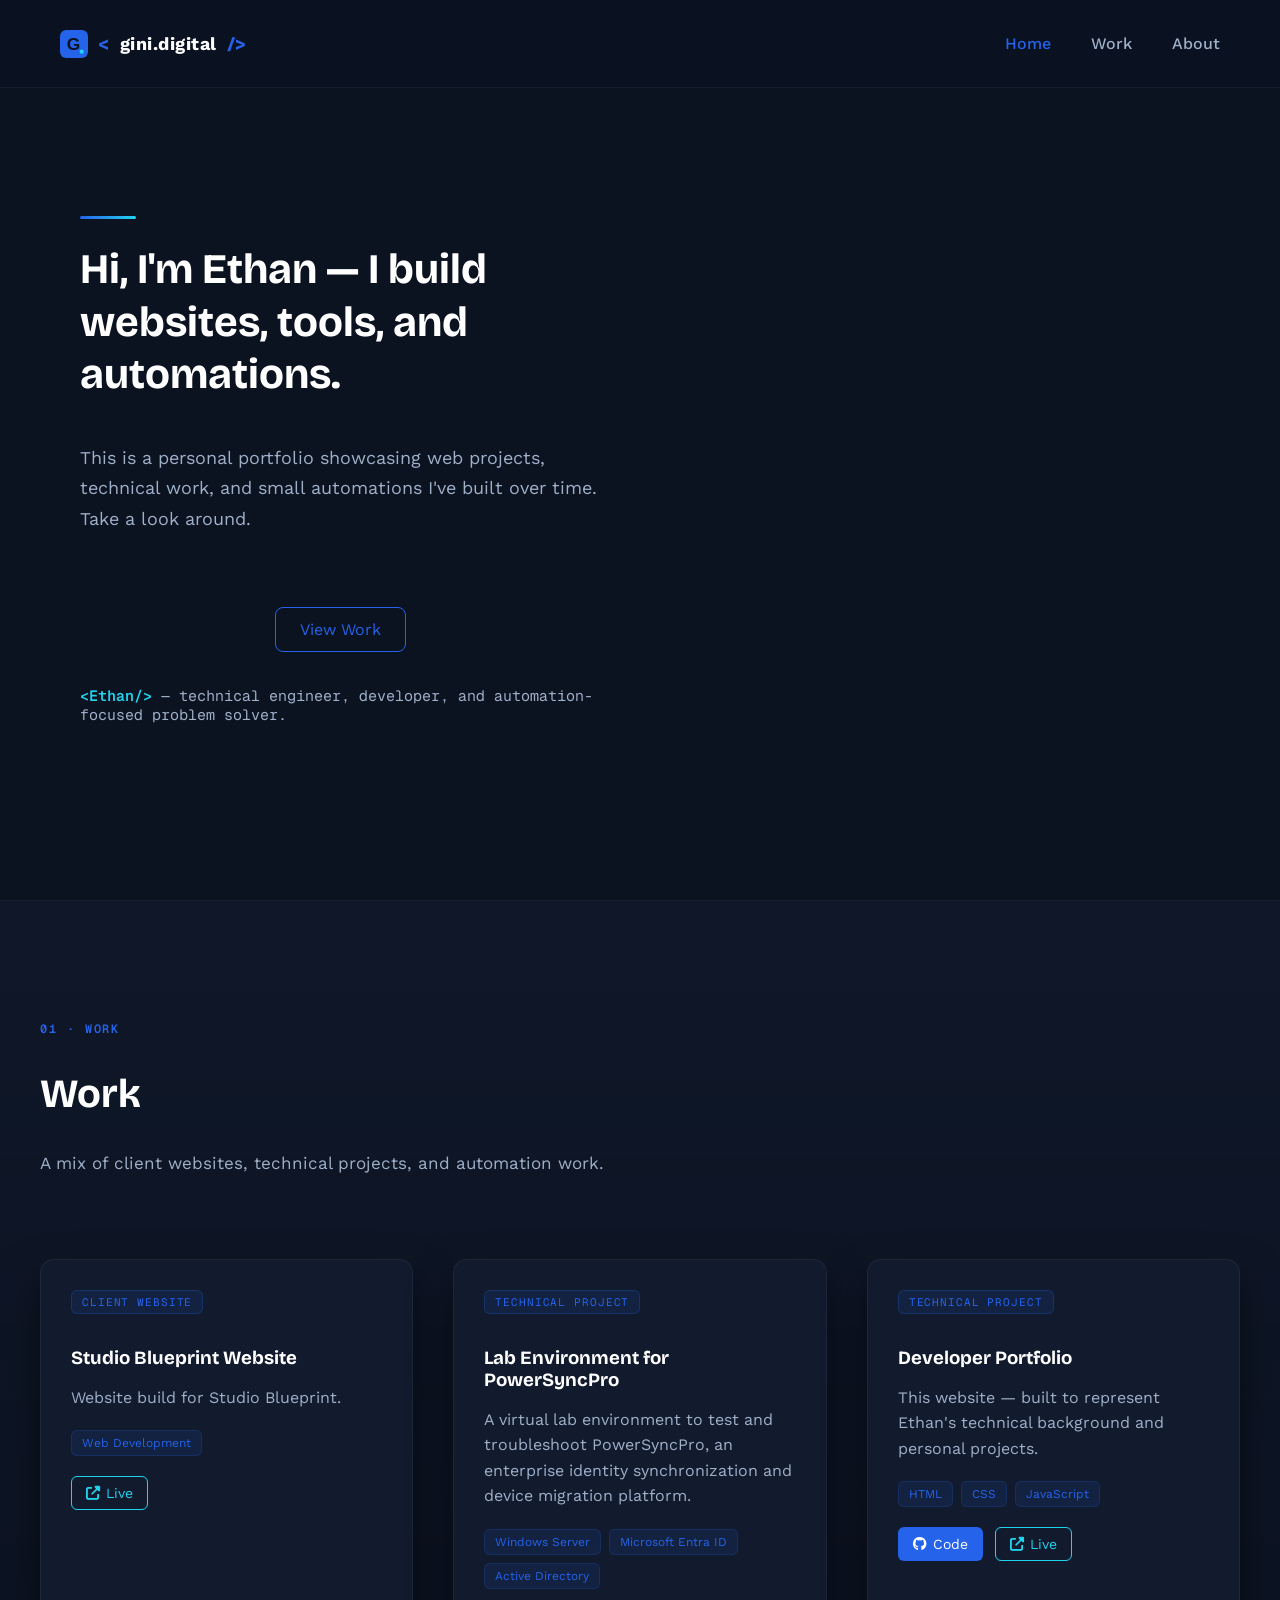
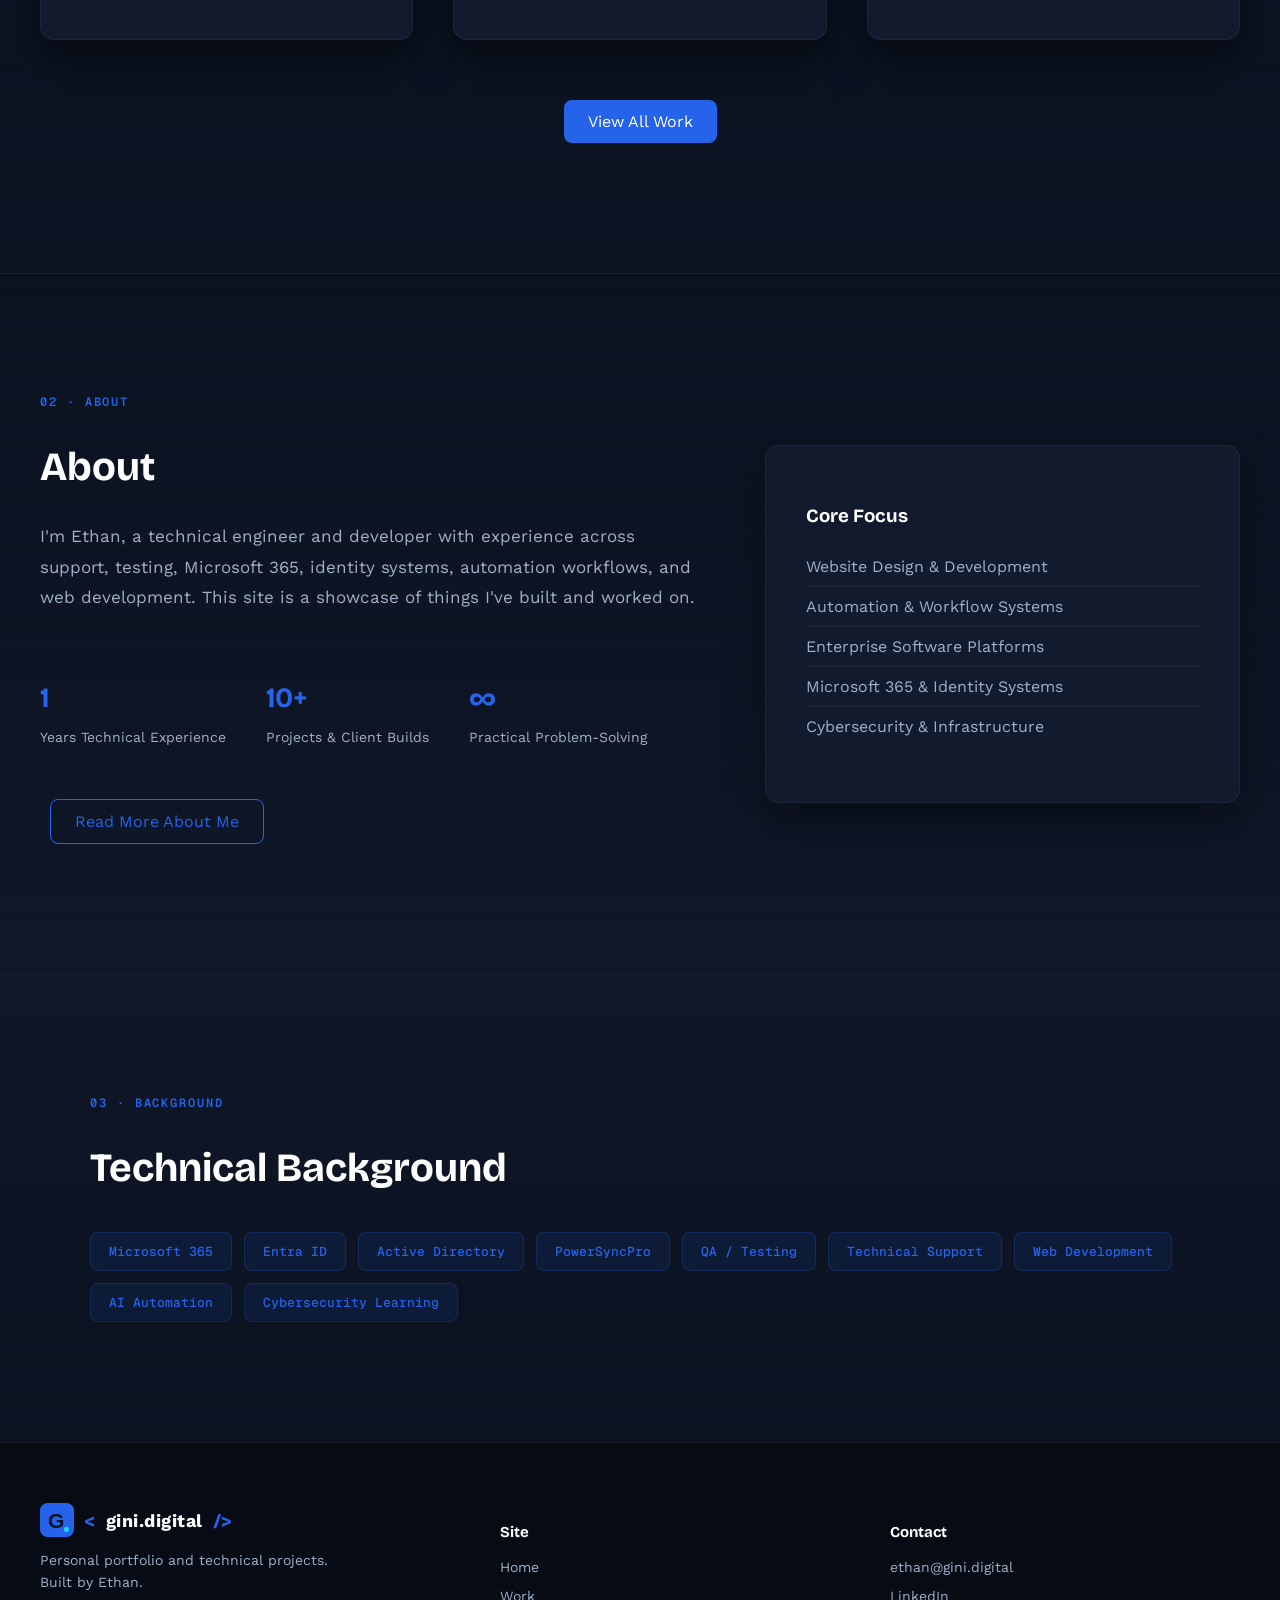
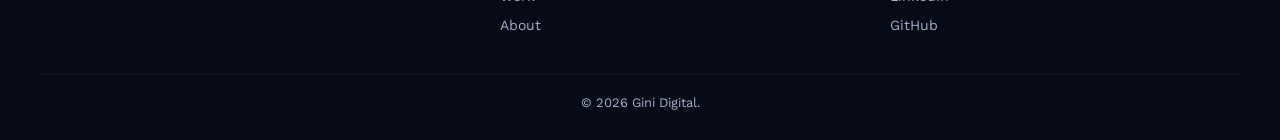
==== commit 9c87003e: "Redesign to locked navy/blue/cyan colour system + new typography Consulted the ui-ux-pro-max design " ====
--- a/index.html
+++ b/index.html
@@ -27,7 +27,7 @@
 
     <link rel="canonical" href="https://gini.digital/" />
 
-    <meta name="theme-color" content="#0A0F1C" />
+    <meta name="theme-color" content="#0B1220" />
 
     <!-- HIDDEN: original business Open Graph / Twitter tags — restore later -->
     <!--
@@ -105,7 +105,7 @@
 
     <link rel="preconnect" href="https://fonts.googleapis.com" />
     <link
-      href="https://fonts.googleapis.com/css2?family=Fira+Code:wght@400;600&family=Inter:wght@400;600;700&display=swap"
+      href="https://fonts.googleapis.com/css2?family=Bricolage+Grotesque:opsz,wght@12..96,400..800&family=Work+Sans:wght@400;500;600;700&family=Geist+Mono:wght@400;500;600;700&display=swap"
       rel="stylesheet"
     />
 
@@ -389,6 +389,7 @@
 
     <section id="projects" class="projects-section">
       <div class="projects-container">
+        <span class="eyebrow">01 · Work</span>
         <h2 class="section-title">Work</h2>
 
         <p class="about-description">
@@ -512,6 +513,7 @@
     <section id="about" class="about-section">
       <div class="about-container">
         <div class="about-text">
+          <span class="eyebrow">02 · About</span>
           <h2 class="section-title">About</h2>
 
           <!-- HIDDEN: original business-framed About paragraph — restore later -->
@@ -572,6 +574,7 @@
 
     <section id="skills" class="skills-section">
       <div class="skills-container">
+        <span class="eyebrow">03 · Background</span>
         <h2 class="section-title">Technical Background</h2>
 
         <div class="tech-badges">
--- a/CSS/style.css
+++ b/CSS/style.css
@@ -1,20 +1,54 @@
 :root {
-  --primary: #4fc3f7;
-  --secondary: #00d1b2;
-
-  --bg: #0a0f1c;
-  --card: #121a2b;
-
-  --text: #eaf2ff;
-  --muted: #a8b3cf;
-
-  font-family: Inter, sans-serif;
+  --primary: #2563eb; /* Signal Blue — buttons, links, active states, primary brand color */
+  --blue-deep: #1e40af; /* hover/pressed states, small link text needing more contrast */
+  --secondary: #22d3ee; /* Cyan — sparing accent only: one-off highlights, never large fills */
+
+  --bg: #0b1220; /* page background (ink base) */
+  --card: #121b2e; /* card / surface, a step lighter than bg */
+  --border-dark: #1e2a3f; /* card border where more definition is wanted */
+
+  --text: #e8eef7; /* body text on dark */
+  --text-strong: #ffffff; /* headings / emphasis */
+  --muted: #9fb0c9; /* secondary text, captions */
+
+  --success: #16a34a;
+  --warning: #f59e0b;
+  --error: #dc2626;
+
+  font-family: "Work Sans", sans-serif;
+}
+
+* {
+  box-sizing: border-box;
 }
 
 body {
   background: var(--bg);
   color: var(--text);
   margin: 0;
+}
+
+h1,
+h2,
+h3,
+h4,
+.hero-headline,
+.section-title,
+.package-name {
+  font-family: "Bricolage Grotesque", sans-serif;
+  font-weight: 700;
+  color: var(--text-strong);
+}
+
+.eyebrow {
+  display: block;
+  font-family: "Geist Mono", monospace;
+  font-size: 12px;
+  font-weight: 600;
+  letter-spacing: 0.16em;
+  text-transform: uppercase;
+  color: var(--primary);
+  margin-bottom: 10px;
 }
 
 .main-header {
@@ -23,7 +57,7 @@
   width: 100%;
   z-index: 1000;
 
-  background: rgba(10, 15, 28, 0.75);
+  background: rgba(11, 18, 32, 0.75);
 
   backdrop-filter: blur(12px);
 
@@ -33,7 +67,7 @@
 }
 
 .main-header.scrolled {
-  background: rgba(10, 15, 28, 0.95);
+  background: rgba(11, 18, 32, 0.95);
 
   box-shadow: 0 5px 30px rgba(0, 0, 0, 0.3);
 }
@@ -59,7 +93,7 @@
 
   letter-spacing: 0.5px;
 
-  color: var(--text);
+  color: var(--text-strong);
   text-decoration: none;
 }
 
@@ -98,7 +132,7 @@
 }
 
 .nav-link:hover {
-  color: var(--text);
+  color: var(--text-strong);
 }
 
 .nav-link::after {
@@ -112,7 +146,7 @@
   width: 0%;
   height: 2px;
 
-  background: var(--primary);
+  background: linear-gradient(90deg, var(--primary), var(--secondary));
 
   transition: width 0.3s ease;
 }
@@ -144,20 +178,7 @@
 .nav-button:hover {
   transform: translateY(-2px);
 
-  box-shadow: 0 10px 20px rgba(79, 195, 247, 0.35);
-}
-
-.nav-container {
-  display: flex;
-  justify-content: space-between;
-  max-width: 1200px;
-  margin: auto;
-}
-
-.nav-link {
-  margin-left: 20px;
-  color: var(--muted);
-  text-decoration: none;
+  box-shadow: 0 10px 20px rgba(37, 99, 235, 0.35);
 }
 
 .hero-section {
@@ -189,9 +210,9 @@
   height: 100%;
   background: linear-gradient(
     to right,
-    rgba(10, 15, 28, 0.92) 0%,
-    rgba(10, 15, 28, 0.75) 45%,
-    rgba(10, 15, 28, 0.2) 100%
+    rgba(11, 18, 32, 0.92) 0%,
+    rgba(11, 18, 32, 0.75) 45%,
+    rgba(11, 18, 32, 0.2) 100%
   );
   z-index: 1;
 }
@@ -216,18 +237,27 @@
   gap: 24px;
 }
 
+.hero-text-col::before {
+  content: "";
+  display: block;
+  width: 56px;
+  height: 3px;
+  border-radius: 2px;
+  background: linear-gradient(90deg, var(--primary), var(--secondary));
+}
+
 .hero-name {
   display: flex;
   flex-wrap: wrap;
   align-items: center;
   gap: 8px;
-  font-family: "Fira Code", monospace;
+  font-family: "Geist Mono", monospace;
   font-size: 42px;
   margin: 0;
 }
 
 .name-value {
-  color: #53c4f7;
+  color: var(--secondary);
   font-weight: 600;
 }
 
@@ -243,14 +273,14 @@
 }
 
 .hero-credibility {
-  font-family: "Fira Code", monospace;
+  font-family: "Geist Mono", monospace;
   font-size: 15px;
   color: var(--muted);
   margin: 0;
 }
 
 .hero-credibility .name-value {
-  color: #53c4f7;
+  color: var(--secondary);
   font-weight: 600;
 }
 
@@ -280,6 +310,12 @@
   flex-wrap: wrap;
 
   justify-content: center;
+}
+
+.btn-primary,
+.btn-secondary {
+  display: inline-block;
+  transition: all 0.22s ease;
 }
 
 .btn-primary {
@@ -291,6 +327,12 @@
   border-radius: 8px;
 }
 
+.btn-primary:hover {
+  transform: translateY(-2px);
+  background: var(--blue-deep);
+  box-shadow: 0 10px 24px rgba(37, 99, 235, 0.35);
+}
+
 .btn-secondary {
   border: 1px solid var(--primary);
   padding: 12px 24px;
@@ -298,29 +340,17 @@
   text-decoration: none;
   margin: 10px;
   border-radius: 8px;
+}
+
+.btn-secondary:hover {
+  transform: translateY(-2px);
+  background: rgba(37, 99, 235, 0.08);
 }
 
 .section {
   padding: 100px 20px;
   max-width: 1000px;
   margin: auto;
-}
-
-.skills {
-  display: grid;
-  gap: 20px;
-}
-
-.skill-bar {
-  background: #1e293b;
-  height: 8px;
-  border-radius: 5px;
-}
-
-.skill-progress {
-  background: var(--primary);
-  height: 100%;
-  width: 0%;
 }
 
 .project-card {
@@ -334,7 +364,7 @@
   position: fixed;
   width: 100%;
   height: 100%;
-  background: #020617;
+  background: #06090f;
   display: flex;
   align-items: center;
   justify-content: center;
@@ -355,7 +385,7 @@
 .loader-spinner {
   width: 50px;
   height: 50px;
-  border: 3px solid #333;
+  border: 3px solid #1e2a3f;
   border-top: 3px solid var(--primary);
   border-radius: 50%;
   animation: spin 1s linear infinite;
@@ -371,8 +401,8 @@
 
   background: linear-gradient(
     180deg,
-    rgba(10, 15, 28, 0) 0%,
-    rgba(18, 26, 43, 0.6) 100%
+    rgba(11, 18, 32, 0) 0%,
+    rgba(18, 27, 46, 0.6) 100%
   );
 
   border-top: 1px solid rgba(255, 255, 255, 0.05);
@@ -479,8 +509,8 @@
 
   background: linear-gradient(
     180deg,
-    rgba(18, 26, 43, 0.6) 0%,
-    rgba(10, 15, 28, 1) 100%
+    rgba(18, 27, 46, 0.6) 0%,
+    rgba(11, 18, 32, 1) 100%
   );
 }
 
@@ -490,81 +520,13 @@
   margin: auto;
 }
 
-.skills-card {
-  background: var(--card);
-
-  padding: 50px;
-
-  border-radius: 14px;
-
-  border: 1px solid rgba(255, 255, 255, 0.05);
-
-  box-shadow: 0 30px 60px rgba(0, 0, 0, 0.5);
-}
-
-.skills-grid {
-  display: grid;
-
-  grid-template-columns: 1fr 1fr;
-
-  gap: 30px;
-}
-
-.skill-item {
-  transition: all 0.3s ease;
-}
-
-.skill-item:hover {
-  transform: translateY(-3px);
-}
-
-.skill-header {
-  display: flex;
-
-  justify-content: space-between;
-
-  margin-bottom: 10px;
-
-  font-weight: 600;
-}
-
-.skill-percent {
-  color: var(--primary);
-}
-
-.skill-bar {
-  height: 8px;
-
-  background: #1f2a40;
-
-  border-radius: 6px;
-
-  overflow: hidden;
-}
-
-.skill-progress {
-  height: 100%;
-
-  width: 0%;
-
-  background: linear-gradient(90deg, var(--primary), var(--secondary));
-
-  transition: width 1.5s ease;
-}
-
-@media (max-width: 900px) {
-  .skills-grid {
-    grid-template-columns: 1fr;
-  }
-}
-
 .experience-section {
   padding: 120px 20px;
 
   background: linear-gradient(
     180deg,
-    rgba(10, 15, 28, 1) 0%,
-    rgba(18, 26, 43, 0.6) 100%
+    rgba(11, 18, 32, 1) 0%,
+    rgba(18, 27, 46, 0.6) 100%
   );
 
   border-top: 1px solid rgba(255, 255, 255, 0.05);
@@ -583,7 +545,7 @@
 
   padding-left: 40px;
 
-  border-left: 2px solid rgba(79, 195, 247, 0.3);
+  border-left: 2px solid rgba(37, 99, 235, 0.3);
 }
 
 .timeline-item {
@@ -619,7 +581,7 @@
 
   border-radius: 50%;
 
-  box-shadow: 0 0 10px rgba(79, 195, 247, 0.6);
+  box-shadow: 0 0 10px rgba(37, 99, 235, 0.6);
 }
 
 .timeline-card {
@@ -671,8 +633,8 @@
 
   background: linear-gradient(
     180deg,
-    rgba(18, 26, 43, 0.6) 0%,
-    rgba(10, 15, 28, 1) 100%
+    rgba(18, 27, 46, 0.6) 0%,
+    rgba(11, 18, 32, 1) 100%
   );
 }
 
@@ -715,7 +677,7 @@
 
   box-shadow: 0 30px 60px rgba(0, 0, 0, 0.7);
 
-  border-color: rgba(79, 195, 247, 0.4);
+  border-color: rgba(37, 99, 235, 0.4);
 }
 
 .project-card::before {
@@ -767,9 +729,9 @@
 
   padding: 5px 10px;
 
-  background: rgba(79, 195, 247, 0.1);
-
-  border: 1px solid rgba(79, 195, 247, 0.2);
+  background: rgba(37, 99, 235, 0.1);
+
+  border: 1px solid rgba(37, 99, 235, 0.2);
 
   border-radius: 6px;
 
@@ -794,6 +756,7 @@
   color: white;
 
   background: var(--primary);
+  border: 1px solid transparent;
 
   display: flex;
 
@@ -807,11 +770,18 @@
 .project-btn:hover {
   transform: translateY(-2px);
 
-  box-shadow: 0 8px 20px rgba(79, 195, 247, 0.4);
+  box-shadow: 0 8px 20px rgba(37, 99, 235, 0.4);
 }
 
 .project-btn.live {
-  background: var(--secondary);
+  background: transparent;
+  border: 1px solid var(--secondary);
+  color: var(--secondary);
+}
+
+.project-btn.live:hover {
+  background: rgba(34, 211, 238, 0.1);
+  box-shadow: 0 8px 20px rgba(34, 211, 238, 0.25);
 }
 
 .fade-in {
@@ -835,8 +805,8 @@
 
   background: linear-gradient(
     180deg,
-    rgba(10, 15, 28, 1) 0%,
-    rgba(18, 26, 43, 0.6) 100%
+    rgba(11, 18, 32, 1) 0%,
+    rgba(18, 27, 46, 0.6) 100%
   );
 }
 
@@ -935,7 +905,7 @@
 
   border: 1px solid rgba(255, 255, 255, 0.1);
 
-  background: #0f172a;
+  background: var(--bg);
 
   color: white;
 
@@ -970,7 +940,7 @@
 .contact-button:hover {
   transform: translateY(-2px);
 
-  box-shadow: 0 10px 20px rgba(79, 195, 247, 0.35);
+  box-shadow: 0 10px 20px rgba(37, 99, 235, 0.35);
 }
 
 @media (max-width: 900px) {
@@ -1004,7 +974,7 @@
   /* Hero section */
 
   .hero-overlay {
-    background: rgba(10, 15, 28, 0.48);
+    background: rgba(11, 18, 32, 0.48);
   }
 
   .hero-container {
@@ -1054,40 +1024,12 @@
     gap: 12px;
   }
 
-  /* About section */
-
-  .about-grid {
-    grid-template-columns: 1fr;
-
-    text-align: center;
-
-    gap: 30px;
-  }
-
-  .about-image {
-    margin: auto;
-  }
-
-  /* Skills */
-
-  .skills-grid {
-    grid-template-columns: 1fr;
-
-    gap: 25px;
-  }
-
   /* Projects */
 
   .projects-grid {
     grid-template-columns: 1fr;
 
     gap: 30px;
-  }
-
-  /* Navbar
-
-  .nav-links {
-    display: none;
   }
 
   /* Buttons */
@@ -1163,7 +1105,7 @@
 
     width: 100%;
 
-    background: rgba(10, 15, 28, 0.95);
+    background: rgba(11, 18, 32, 0.95);
 
     backdrop-filter: blur(10px);
 
@@ -1227,8 +1169,8 @@
   border-top: 1px solid rgba(255, 255, 255, 0.05);
   background: linear-gradient(
     180deg,
-    rgba(10, 15, 28, 1) 0%,
-    rgba(18, 26, 43, 0.6) 100%
+    rgba(11, 18, 32, 1) 0%,
+    rgba(18, 27, 46, 0.6) 100%
   );
 }
 
@@ -1254,6 +1196,12 @@
   display: flex;
   align-items: center;
   gap: 12px;
+  transition: border-color 0.25s ease, transform 0.25s ease;
+}
+
+.who-item:hover {
+  border-color: rgba(37, 99, 235, 0.3);
+  transform: translateY(-2px);
 }
 
 .who-item i {
@@ -1269,8 +1217,8 @@
   border-top: 1px solid rgba(255, 255, 255, 0.05);
   background: linear-gradient(
     180deg,
-    rgba(18, 26, 43, 0.6) 0%,
-    rgba(10, 15, 28, 1) 100%
+    rgba(18, 27, 46, 0.6) 0%,
+    rgba(11, 18, 32, 1) 100%
   );
 }
 
@@ -1284,8 +1232,8 @@
   border-top: 1px solid rgba(255, 255, 255, 0.05);
   background: linear-gradient(
     180deg,
-    rgba(10, 15, 28, 1) 0%,
-    rgba(18, 26, 43, 0.6) 100%
+    rgba(11, 18, 32, 1) 0%,
+    rgba(18, 27, 46, 0.6) 100%
   );
 }
 
@@ -1317,6 +1265,14 @@
   border-radius: 14px;
   padding: 30px;
   box-shadow: 0 20px 40px rgba(0, 0, 0, 0.4);
+  transition: transform 0.25s ease, box-shadow 0.25s ease,
+    border-color 0.25s ease;
+}
+
+.service-card:hover {
+  transform: translateY(-4px);
+  border-color: rgba(37, 99, 235, 0.35);
+  box-shadow: 0 20px 40px rgba(37, 99, 235, 0.12);
 }
 
 .service-card h3 {
@@ -1372,11 +1328,19 @@
   box-shadow: 0 20px 40px rgba(0, 0, 0, 0.4);
   display: flex;
   flex-direction: column;
+  transition: transform 0.25s ease, box-shadow 0.25s ease,
+    border-color 0.25s ease;
+}
+
+.package-card:hover {
+  transform: translateY(-4px);
+  border-color: rgba(37, 99, 235, 0.35);
+  box-shadow: 0 20px 40px rgba(37, 99, 235, 0.12);
 }
 
 .package-card.featured {
-  border-color: rgba(79, 195, 247, 0.5);
-  box-shadow: 0 25px 50px rgba(79, 195, 247, 0.15);
+  border-color: rgba(37, 99, 235, 0.5);
+  box-shadow: 0 25px 50px rgba(37, 99, 235, 0.15);
 }
 
 .package-name {
@@ -1433,8 +1397,8 @@
   border-top: 1px solid rgba(255, 255, 255, 0.05);
   background: linear-gradient(
     180deg,
-    rgba(18, 26, 43, 0.6) 0%,
-    rgba(10, 15, 28, 1) 100%
+    rgba(18, 27, 46, 0.6) 0%,
+    rgba(11, 18, 32, 1) 100%
   );
 }
 
@@ -1458,7 +1422,7 @@
 }
 
 .process-step .step-number {
-  font-family: "Fira Code", monospace;
+  font-family: "Geist Mono", monospace;
   font-size: 32px;
   color: var(--primary);
   font-weight: 600;
@@ -1488,13 +1452,20 @@
 }
 
 .tech-badge {
-  font-size: 14px;
+  font-family: "Geist Mono", monospace;
+  font-size: 13px;
   padding: 10px 18px;
-  background: rgba(79, 195, 247, 0.1);
-  border: 1px solid rgba(79, 195, 247, 0.2);
+  background: rgba(37, 99, 235, 0.1);
+  border: 1px solid rgba(37, 99, 235, 0.2);
   border-radius: 8px;
   color: var(--primary);
   font-weight: 500;
+  transition: border-color 0.2s ease, transform 0.2s ease;
+}
+
+.tech-badge:hover {
+  border-color: rgba(37, 99, 235, 0.45);
+  transform: translateY(-2px);
 }
 
 /* ============================= */
@@ -1507,8 +1478,8 @@
   border-top: 1px solid rgba(255, 255, 255, 0.05);
   background: linear-gradient(
     135deg,
-    rgba(79, 195, 247, 0.08),
-    rgba(0, 209, 178, 0.05)
+    rgba(37, 99, 235, 0.1),
+    rgba(34, 211, 238, 0.05)
   );
 }
 
@@ -1579,12 +1550,13 @@
 
 .project-category {
   display: inline-block;
-  font-size: 12px;
+  font-family: "Geist Mono", monospace;
+  font-size: 11px;
   text-transform: uppercase;
-  letter-spacing: 0.5px;
-  color: var(--secondary);
-  background: rgba(0, 209, 178, 0.1);
-  border: 1px solid rgba(0, 209, 178, 0.25);
+  letter-spacing: 0.08em;
+  color: var(--primary);
+  background: rgba(37, 99, 235, 0.1);
+  border: 1px solid rgba(37, 99, 235, 0.25);
   padding: 4px 10px;
   border-radius: 6px;
   margin-bottom: 14px;
@@ -1621,7 +1593,7 @@
 
 .site-footer {
   border-top: 1px solid rgba(255, 255, 255, 0.05);
-  background: #070b14;
+  background: #070b13;
   padding: 60px 20px 30px;
 }
 
@@ -1644,7 +1616,7 @@
 .footer-col h4 {
   font-size: 15px;
   margin-bottom: 16px;
-  color: var(--text);
+  color: var(--text-strong);
 }
 
 .footer-col ul {
